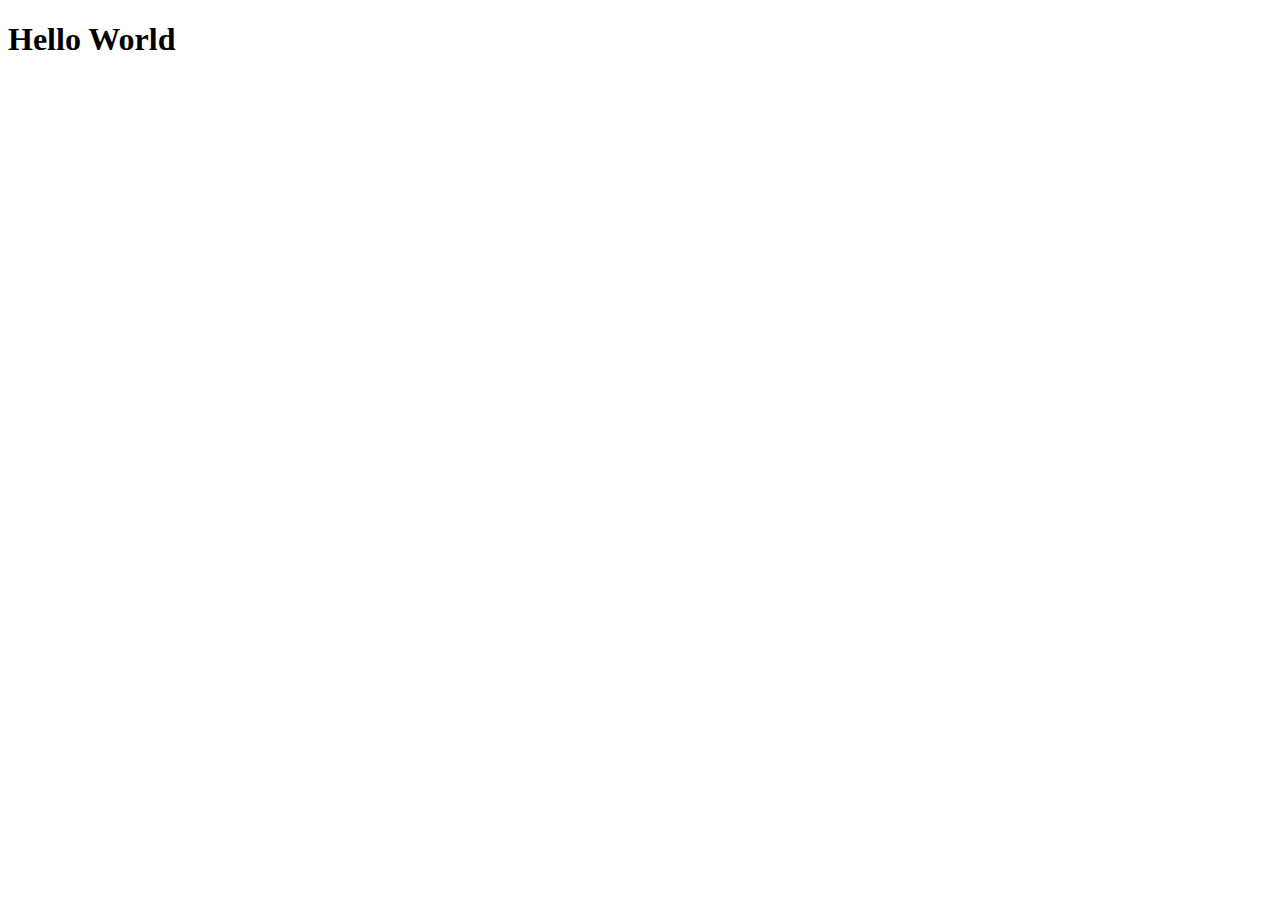
==== index.html @ 7f7c537c "Add index" ====
<!DOCTYPE html>
<html lang="en">
<head>
    <meta charset="UTF-8">
    <meta name="viewport" content="width=device-width, initial-scale=1.0">
    <title>Document</title>
</head>
<body>
    <h1>Hello World</h1>
</body>
</html>
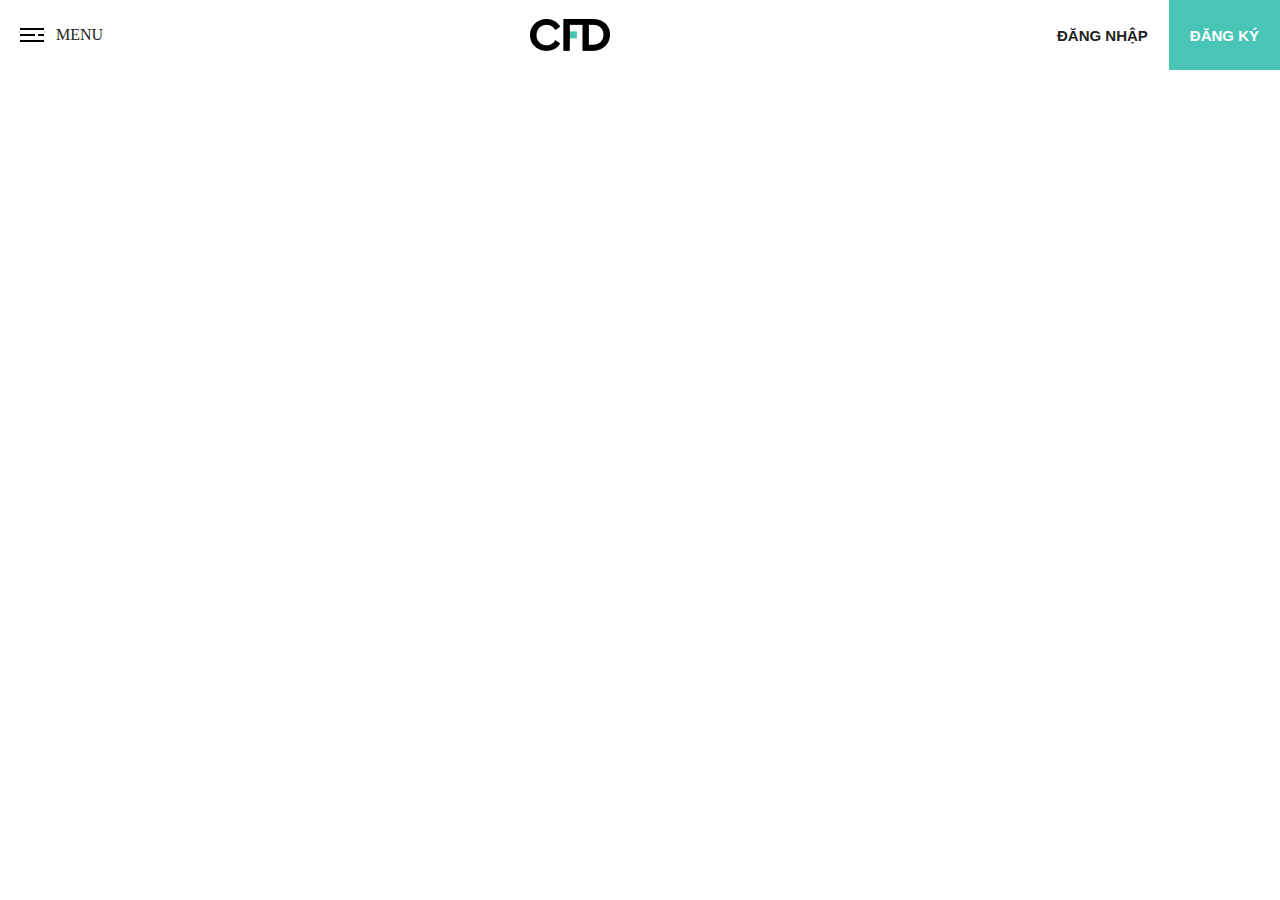
==== commit 882e00f3: "add nav" ====
--- a/index.html
+++ b/index.html
@@ -1,11 +1,36 @@
 <!DOCTYPE html>
 <html lang="en">
+
 <head>
     <meta charset="UTF-8">
     <meta name="viewport" content="width=device-width, initial-scale=1.0">
-    <title>Document</title>
+    <title>CFD Training</title>
+    <link rel="stylesheet" href="dest/style.min.css">
+    <link rel="stylesheet" href="dest/stylelibs.min.css">
+    <link rel="stylesheet" href="dest/fonts.css">
 </head>
+
 <body>
-    <h1>Hello World</h1>
+    <header>
+        <nav class="navbar">
+            <div class="menu">
+                <img src="img/Humbeger.svg" alt="">
+                <span>MENU</span>
+            </div>
+            <div class="logo">
+                <a href="index.html">
+                    <img src="img/logo.jpg" alt="">
+                </a>
+            </div>
+            <div class="login">
+                <a href="">đăng nhập</a>
+                <a href="">Đăng ký</a>
+            </div>
+        </nav>
+
+    </header>
+    <script src="dest/jsmain.min.js"></script>
+    <script src="js/main.js"></script>
 </body>
+
 </html>--- a/dest/style.min.css
+++ b/dest/style.min.css
@@ -0,0 +1,7 @@
+html,body,div,span,applet,object,iframe,h1,h2,h3,h4,h5,h6,p,blockquote,pre,a,abbr,acronym,address,big,cite,code,del,dfn,em,img,ins,kbd,q,s,samp,small,strike,strong,sub,sup,tt,var,b,u,i,center,dl,dt,dd,ol,ul,li,fieldset,form,label,legend,table,caption,tbody,tfoot,thead,tr,th,td,article,aside,canvas,details,embed,figure,figcaption,footer,header,hgroup,menu,nav,output,ruby,section,summary,time,mark,audio,video{margin:0;padding:0;border:0;font-size:100%;font:inherit;vertical-align:baseline}article,aside,details,figcaption,figure,footer,header,hgroup,menu,nav,section{display:block}body{line-height:1}ol,ul{list-style:none}blockquote,q{quotes:none}blockquote:before,blockquote:after,q:before,q:after{content:'';content:none}table{border-collapse:collapse;border-spacing:0}*{-webkit-font-smoothing:antialiased;-moz-osx-font-smoothing:grayscale;font-smoothing:antialiased;text-rendering:optimizeLegibility;box-sizing:border-box;appearance:none;-moz-appearance:none;-webkit-appearance:none}html,body{width:100%;max-width:1920px;-webkit-font-smoothing:antialiased;margin:auto;font-size:16px;font-family:fmain;line-height:normal;color:#222;text-transform:none;background:#fff;position:relative}html::-webkit-scrollbar,body::-webkit-scrollbar{width:4px}html::-webkit-scrollbar-track,body::-webkit-scrollbar-track{background:#000}html::-webkit-scrollbar-thumb,body::-webkit-scrollbar-thumb{background:#2b2b2b}html .mainwrapper,body .mainwrapper{width:100%;margin:auto;overflow:hidden}a{color:#222;text-decoration:none;display:block}img{display:block;margin:auto;max-width:100%}strong{font-family:bb}.-lv1{font-size:100px;font-family:b;line-height:100px;color:#fff;text-transform:none;font-weight:normal;margin:0}.-lv1 a{font-size:100px;font-family:g;line-height:100px;color:#fff;text-transform:none}/*!
+ * Bootstrap Grid v4.0.0 (https://getbootstrap.com)
+ * Copyright 2011-2018 The Bootstrap Authors
+ * Copyright 2011-2018 Twitter, Inc.
+ * Licensed under MIT (https://github.com/twbs/bootstrap/blob/master/LICENSE)
+ */@-ms-viewport{width:device-width}html{box-sizing:border-box;-ms-overflow-style:scrollbar}*,*::before,*::after{box-sizing:inherit}.container{width:100%;padding-right:15px;padding-left:15px;margin-right:auto;margin-left:auto}@media (min-width: 576px){.container{max-width:540px}}@media (min-width: 768px){.container{max-width:720px}}@media (min-width: 992px){.container{max-width:960px}}@media (min-width: 1200px){.container{max-width:1140px}}.container-fluid{width:100%;padding-right:15px;padding-left:15px;margin-right:auto;margin-left:auto}.row{display:-webkit-box;display:-ms-flexbox;display:flex;-ms-flex-wrap:wrap;flex-wrap:wrap;margin-right:-15px;margin-left:-15px}.no-gutters{margin-right:0;margin-left:0}.no-gutters>.col,.no-gutters>[class*="col-"]{padding-right:0;padding-left:0}.col-1,.col-2,.col-3,.col-4,.col-5,.col-6,.col-7,.col-8,.col-9,.col-10,.col-11,.col-12,.col,.col-auto,.col-sm-1,.col-sm-2,.col-sm-3,.col-sm-4,.col-sm-5,.col-sm-6,.col-sm-7,.col-sm-8,.col-sm-9,.col-sm-10,.col-sm-11,.col-sm-12,.col-sm,.col-sm-auto,.col-md-1,.col-md-2,.col-md-3,.col-md-4,.col-md-5,.col-md-6,.col-md-7,.col-md-8,.col-md-9,.col-md-10,.col-md-11,.col-md-12,.col-md,.col-md-auto,.col-lg-1,.col-lg-2,.col-lg-3,.col-lg-4,.col-lg-5,.col-lg-6,.col-lg-7,.col-lg-8,.col-lg-9,.col-lg-10,.col-lg-11,.col-lg-12,.col-lg,.col-lg-auto,.col-xl-1,.col-xl-2,.col-xl-3,.col-xl-4,.col-xl-5,.col-xl-6,.col-xl-7,.col-xl-8,.col-xl-9,.col-xl-10,.col-xl-11,.col-xl-12,.col-xl,.col-xl-auto{position:relative;width:100%;min-height:1px;padding-right:15px;padding-left:15px}.col{-ms-flex-preferred-size:0;flex-basis:0;-webkit-box-flex:1;-ms-flex-positive:1;flex-grow:1;max-width:100%}.col-auto{-webkit-box-flex:0;-ms-flex:0 0 auto;flex:0 0 auto;width:auto;max-width:none}.col-1{-webkit-box-flex:0;-ms-flex:0 0 8.333333%;flex:0 0 8.333333%;max-width:8.333333%}.col-2{-webkit-box-flex:0;-ms-flex:0 0 16.666667%;flex:0 0 16.666667%;max-width:16.666667%}.col-3{-webkit-box-flex:0;-ms-flex:0 0 25%;flex:0 0 25%;max-width:25%}.col-4{-webkit-box-flex:0;-ms-flex:0 0 33.333333%;flex:0 0 33.333333%;max-width:33.333333%}.col-5{-webkit-box-flex:0;-ms-flex:0 0 41.666667%;flex:0 0 41.666667%;max-width:41.666667%}.col-6{-webkit-box-flex:0;-ms-flex:0 0 50%;flex:0 0 50%;max-width:50%}.col-7{-webkit-box-flex:0;-ms-flex:0 0 58.333333%;flex:0 0 58.333333%;max-width:58.333333%}.col-8{-webkit-box-flex:0;-ms-flex:0 0 66.666667%;flex:0 0 66.666667%;max-width:66.666667%}.col-9{-webkit-box-flex:0;-ms-flex:0 0 75%;flex:0 0 75%;max-width:75%}.col-10{-webkit-box-flex:0;-ms-flex:0 0 83.333333%;flex:0 0 83.333333%;max-width:83.333333%}.col-11{-webkit-box-flex:0;-ms-flex:0 0 91.666667%;flex:0 0 91.666667%;max-width:91.666667%}.col-12{-webkit-box-flex:0;-ms-flex:0 0 100%;flex:0 0 100%;max-width:100%}.order-first{-webkit-box-ordinal-group:0;-ms-flex-order:-1;order:-1}.order-last{-webkit-box-ordinal-group:14;-ms-flex-order:13;order:13}.order-0{-webkit-box-ordinal-group:1;-ms-flex-order:0;order:0}.order-1{-webkit-box-ordinal-group:2;-ms-flex-order:1;order:1}.order-2{-webkit-box-ordinal-group:3;-ms-flex-order:2;order:2}.order-3{-webkit-box-ordinal-group:4;-ms-flex-order:3;order:3}.order-4{-webkit-box-ordinal-group:5;-ms-flex-order:4;order:4}.order-5{-webkit-box-ordinal-group:6;-ms-flex-order:5;order:5}.order-6{-webkit-box-ordinal-group:7;-ms-flex-order:6;order:6}.order-7{-webkit-box-ordinal-group:8;-ms-flex-order:7;order:7}.order-8{-webkit-box-ordinal-group:9;-ms-flex-order:8;order:8}.order-9{-webkit-box-ordinal-group:10;-ms-flex-order:9;order:9}.order-10{-webkit-box-ordinal-group:11;-ms-flex-order:10;order:10}.order-11{-webkit-box-ordinal-group:12;-ms-flex-order:11;order:11}.order-12{-webkit-box-ordinal-group:13;-ms-flex-order:12;order:12}.offset-1{margin-left:8.333333%}.offset-2{margin-left:16.666667%}.offset-3{margin-left:25%}.offset-4{margin-left:33.333333%}.offset-5{margin-left:41.666667%}.offset-6{margin-left:50%}.offset-7{margin-left:58.333333%}.offset-8{margin-left:66.666667%}.offset-9{margin-left:75%}.offset-10{margin-left:83.333333%}.offset-11{margin-left:91.666667%}@media (min-width: 576px){.col-sm{-ms-flex-preferred-size:0;flex-basis:0;-webkit-box-flex:1;-ms-flex-positive:1;flex-grow:1;max-width:100%}.col-sm-auto{-webkit-box-flex:0;-ms-flex:0 0 auto;flex:0 0 auto;width:auto;max-width:none}.col-sm-1{-webkit-box-flex:0;-ms-flex:0 0 8.333333%;flex:0 0 8.333333%;max-width:8.333333%}.col-sm-2{-webkit-box-flex:0;-ms-flex:0 0 16.666667%;flex:0 0 16.666667%;max-width:16.666667%}.col-sm-3{-webkit-box-flex:0;-ms-flex:0 0 25%;flex:0 0 25%;max-width:25%}.col-sm-4{-webkit-box-flex:0;-ms-flex:0 0 33.333333%;flex:0 0 33.333333%;max-width:33.333333%}.col-sm-5{-webkit-box-flex:0;-ms-flex:0 0 41.666667%;flex:0 0 41.666667%;max-width:41.666667%}.col-sm-6{-webkit-box-flex:0;-ms-flex:0 0 50%;flex:0 0 50%;max-width:50%}.col-sm-7{-webkit-box-flex:0;-ms-flex:0 0 58.333333%;flex:0 0 58.333333%;max-width:58.333333%}.col-sm-8{-webkit-box-flex:0;-ms-flex:0 0 66.666667%;flex:0 0 66.666667%;max-width:66.666667%}.col-sm-9{-webkit-box-flex:0;-ms-flex:0 0 75%;flex:0 0 75%;max-width:75%}.col-sm-10{-webkit-box-flex:0;-ms-flex:0 0 83.333333%;flex:0 0 83.333333%;max-width:83.333333%}.col-sm-11{-webkit-box-flex:0;-ms-flex:0 0 91.666667%;flex:0 0 91.666667%;max-width:91.666667%}.col-sm-12{-webkit-box-flex:0;-ms-flex:0 0 100%;flex:0 0 100%;max-width:100%}.order-sm-first{-webkit-box-ordinal-group:0;-ms-flex-order:-1;order:-1}.order-sm-last{-webkit-box-ordinal-group:14;-ms-flex-order:13;order:13}.order-sm-0{-webkit-box-ordinal-group:1;-ms-flex-order:0;order:0}.order-sm-1{-webkit-box-ordinal-group:2;-ms-flex-order:1;order:1}.order-sm-2{-webkit-box-ordinal-group:3;-ms-flex-order:2;order:2}.order-sm-3{-webkit-box-ordinal-group:4;-ms-flex-order:3;order:3}.order-sm-4{-webkit-box-ordinal-group:5;-ms-flex-order:4;order:4}.order-sm-5{-webkit-box-ordinal-group:6;-ms-flex-order:5;order:5}.order-sm-6{-webkit-box-ordinal-group:7;-ms-flex-order:6;order:6}.order-sm-7{-webkit-box-ordinal-group:8;-ms-flex-order:7;order:7}.order-sm-8{-webkit-box-ordinal-group:9;-ms-flex-order:8;order:8}.order-sm-9{-webkit-box-ordinal-group:10;-ms-flex-order:9;order:9}.order-sm-10{-webkit-box-ordinal-group:11;-ms-flex-order:10;order:10}.order-sm-11{-webkit-box-ordinal-group:12;-ms-flex-order:11;order:11}.order-sm-12{-webkit-box-ordinal-group:13;-ms-flex-order:12;order:12}.offset-sm-0{margin-left:0}.offset-sm-1{margin-left:8.333333%}.offset-sm-2{margin-left:16.666667%}.offset-sm-3{margin-left:25%}.offset-sm-4{margin-left:33.333333%}.offset-sm-5{margin-left:41.666667%}.offset-sm-6{margin-left:50%}.offset-sm-7{margin-left:58.333333%}.offset-sm-8{margin-left:66.666667%}.offset-sm-9{margin-left:75%}.offset-sm-10{margin-left:83.333333%}.offset-sm-11{margin-left:91.666667%}}@media (min-width: 768px){.col-md{-ms-flex-preferred-size:0;flex-basis:0;-webkit-box-flex:1;-ms-flex-positive:1;flex-grow:1;max-width:100%}.col-md-auto{-webkit-box-flex:0;-ms-flex:0 0 auto;flex:0 0 auto;width:auto;max-width:none}.col-md-1{-webkit-box-flex:0;-ms-flex:0 0 8.333333%;flex:0 0 8.333333%;max-width:8.333333%}.col-md-2{-webkit-box-flex:0;-ms-flex:0 0 16.666667%;flex:0 0 16.666667%;max-width:16.666667%}.col-md-3{-webkit-box-flex:0;-ms-flex:0 0 25%;flex:0 0 25%;max-width:25%}.col-md-4{-webkit-box-flex:0;-ms-flex:0 0 33.333333%;flex:0 0 33.333333%;max-width:33.333333%}.col-md-5{-webkit-box-flex:0;-ms-flex:0 0 41.666667%;flex:0 0 41.666667%;max-width:41.666667%}.col-md-6{-webkit-box-flex:0;-ms-flex:0 0 50%;flex:0 0 50%;max-width:50%}.col-md-7{-webkit-box-flex:0;-ms-flex:0 0 58.333333%;flex:0 0 58.333333%;max-width:58.333333%}.col-md-8{-webkit-box-flex:0;-ms-flex:0 0 66.666667%;flex:0 0 66.666667%;max-width:66.666667%}.col-md-9{-webkit-box-flex:0;-ms-flex:0 0 75%;flex:0 0 75%;max-width:75%}.col-md-10{-webkit-box-flex:0;-ms-flex:0 0 83.333333%;flex:0 0 83.333333%;max-width:83.333333%}.col-md-11{-webkit-box-flex:0;-ms-flex:0 0 91.666667%;flex:0 0 91.666667%;max-width:91.666667%}.col-md-12{-webkit-box-flex:0;-ms-flex:0 0 100%;flex:0 0 100%;max-width:100%}.order-md-first{-webkit-box-ordinal-group:0;-ms-flex-order:-1;order:-1}.order-md-last{-webkit-box-ordinal-group:14;-ms-flex-order:13;order:13}.order-md-0{-webkit-box-ordinal-group:1;-ms-flex-order:0;order:0}.order-md-1{-webkit-box-ordinal-group:2;-ms-flex-order:1;order:1}.order-md-2{-webkit-box-ordinal-group:3;-ms-flex-order:2;order:2}.order-md-3{-webkit-box-ordinal-group:4;-ms-flex-order:3;order:3}.order-md-4{-webkit-box-ordinal-group:5;-ms-flex-order:4;order:4}.order-md-5{-webkit-box-ordinal-group:6;-ms-flex-order:5;order:5}.order-md-6{-webkit-box-ordinal-group:7;-ms-flex-order:6;order:6}.order-md-7{-webkit-box-ordinal-group:8;-ms-flex-order:7;order:7}.order-md-8{-webkit-box-ordinal-group:9;-ms-flex-order:8;order:8}.order-md-9{-webkit-box-ordinal-group:10;-ms-flex-order:9;order:9}.order-md-10{-webkit-box-ordinal-group:11;-ms-flex-order:10;order:10}.order-md-11{-webkit-box-ordinal-group:12;-ms-flex-order:11;order:11}.order-md-12{-webkit-box-ordinal-group:13;-ms-flex-order:12;order:12}.offset-md-0{margin-left:0}.offset-md-1{margin-left:8.333333%}.offset-md-2{margin-left:16.666667%}.offset-md-3{margin-left:25%}.offset-md-4{margin-left:33.333333%}.offset-md-5{margin-left:41.666667%}.offset-md-6{margin-left:50%}.offset-md-7{margin-left:58.333333%}.offset-md-8{margin-left:66.666667%}.offset-md-9{margin-left:75%}.offset-md-10{margin-left:83.333333%}.offset-md-11{margin-left:91.666667%}}@media (min-width: 992px){.col-lg{-ms-flex-preferred-size:0;flex-basis:0;-webkit-box-flex:1;-ms-flex-positive:1;flex-grow:1;max-width:100%}.col-lg-auto{-webkit-box-flex:0;-ms-flex:0 0 auto;flex:0 0 auto;width:auto;max-width:none}.col-lg-1{-webkit-box-flex:0;-ms-flex:0 0 8.333333%;flex:0 0 8.333333%;max-width:8.333333%}.col-lg-2{-webkit-box-flex:0;-ms-flex:0 0 16.666667%;flex:0 0 16.666667%;max-width:16.666667%}.col-lg-3{-webkit-box-flex:0;-ms-flex:0 0 25%;flex:0 0 25%;max-width:25%}.col-lg-4{-webkit-box-flex:0;-ms-flex:0 0 33.333333%;flex:0 0 33.333333%;max-width:33.333333%}.col-lg-5{-webkit-box-flex:0;-ms-flex:0 0 41.666667%;flex:0 0 41.666667%;max-width:41.666667%}.col-lg-6{-webkit-box-flex:0;-ms-flex:0 0 50%;flex:0 0 50%;max-width:50%}.col-lg-7{-webkit-box-flex:0;-ms-flex:0 0 58.333333%;flex:0 0 58.333333%;max-width:58.333333%}.col-lg-8{-webkit-box-flex:0;-ms-flex:0 0 66.666667%;flex:0 0 66.666667%;max-width:66.666667%}.col-lg-9{-webkit-box-flex:0;-ms-flex:0 0 75%;flex:0 0 75%;max-width:75%}.col-lg-10{-webkit-box-flex:0;-ms-flex:0 0 83.333333%;flex:0 0 83.333333%;max-width:83.333333%}.col-lg-11{-webkit-box-flex:0;-ms-flex:0 0 91.666667%;flex:0 0 91.666667%;max-width:91.666667%}.col-lg-12{-webkit-box-flex:0;-ms-flex:0 0 100%;flex:0 0 100%;max-width:100%}.order-lg-first{-webkit-box-ordinal-group:0;-ms-flex-order:-1;order:-1}.order-lg-last{-webkit-box-ordinal-group:14;-ms-flex-order:13;order:13}.order-lg-0{-webkit-box-ordinal-group:1;-ms-flex-order:0;order:0}.order-lg-1{-webkit-box-ordinal-group:2;-ms-flex-order:1;order:1}.order-lg-2{-webkit-box-ordinal-group:3;-ms-flex-order:2;order:2}.order-lg-3{-webkit-box-ordinal-group:4;-ms-flex-order:3;order:3}.order-lg-4{-webkit-box-ordinal-group:5;-ms-flex-order:4;order:4}.order-lg-5{-webkit-box-ordinal-group:6;-ms-flex-order:5;order:5}.order-lg-6{-webkit-box-ordinal-group:7;-ms-flex-order:6;order:6}.order-lg-7{-webkit-box-ordinal-group:8;-ms-flex-order:7;order:7}.order-lg-8{-webkit-box-ordinal-group:9;-ms-flex-order:8;order:8}.order-lg-9{-webkit-box-ordinal-group:10;-ms-flex-order:9;order:9}.order-lg-10{-webkit-box-ordinal-group:11;-ms-flex-order:10;order:10}.order-lg-11{-webkit-box-ordinal-group:12;-ms-flex-order:11;order:11}.order-lg-12{-webkit-box-ordinal-group:13;-ms-flex-order:12;order:12}.offset-lg-0{margin-left:0}.offset-lg-1{margin-left:8.333333%}.offset-lg-2{margin-left:16.666667%}.offset-lg-3{margin-left:25%}.offset-lg-4{margin-left:33.333333%}.offset-lg-5{margin-left:41.666667%}.offset-lg-6{margin-left:50%}.offset-lg-7{margin-left:58.333333%}.offset-lg-8{margin-left:66.666667%}.offset-lg-9{margin-left:75%}.offset-lg-10{margin-left:83.333333%}.offset-lg-11{margin-left:91.666667%}}@media (min-width: 1200px){.col-xl{-ms-flex-preferred-size:0;flex-basis:0;-webkit-box-flex:1;-ms-flex-positive:1;flex-grow:1;max-width:100%}.col-xl-auto{-webkit-box-flex:0;-ms-flex:0 0 auto;flex:0 0 auto;width:auto;max-width:none}.col-xl-1{-webkit-box-flex:0;-ms-flex:0 0 8.333333%;flex:0 0 8.333333%;max-width:8.333333%}.col-xl-2{-webkit-box-flex:0;-ms-flex:0 0 16.666667%;flex:0 0 16.666667%;max-width:16.666667%}.col-xl-3{-webkit-box-flex:0;-ms-flex:0 0 25%;flex:0 0 25%;max-width:25%}.col-xl-4{-webkit-box-flex:0;-ms-flex:0 0 33.333333%;flex:0 0 33.333333%;max-width:33.333333%}.col-xl-5{-webkit-box-flex:0;-ms-flex:0 0 41.666667%;flex:0 0 41.666667%;max-width:41.666667%}.col-xl-6{-webkit-box-flex:0;-ms-flex:0 0 50%;flex:0 0 50%;max-width:50%}.col-xl-7{-webkit-box-flex:0;-ms-flex:0 0 58.333333%;flex:0 0 58.333333%;max-width:58.333333%}.col-xl-8{-webkit-box-flex:0;-ms-flex:0 0 66.666667%;flex:0 0 66.666667%;max-width:66.666667%}.col-xl-9{-webkit-box-flex:0;-ms-flex:0 0 75%;flex:0 0 75%;max-width:75%}.col-xl-10{-webkit-box-flex:0;-ms-flex:0 0 83.333333%;flex:0 0 83.333333%;max-width:83.333333%}.col-xl-11{-webkit-box-flex:0;-ms-flex:0 0 91.666667%;flex:0 0 91.666667%;max-width:91.666667%}.col-xl-12{-webkit-box-flex:0;-ms-flex:0 0 100%;flex:0 0 100%;max-width:100%}.order-xl-first{-webkit-box-ordinal-group:0;-ms-flex-order:-1;order:-1}.order-xl-last{-webkit-box-ordinal-group:14;-ms-flex-order:13;order:13}.order-xl-0{-webkit-box-ordinal-group:1;-ms-flex-order:0;order:0}.order-xl-1{-webkit-box-ordinal-group:2;-ms-flex-order:1;order:1}.order-xl-2{-webkit-box-ordinal-group:3;-ms-flex-order:2;order:2}.order-xl-3{-webkit-box-ordinal-group:4;-ms-flex-order:3;order:3}.order-xl-4{-webkit-box-ordinal-group:5;-ms-flex-order:4;order:4}.order-xl-5{-webkit-box-ordinal-group:6;-ms-flex-order:5;order:5}.order-xl-6{-webkit-box-ordinal-group:7;-ms-flex-order:6;order:6}.order-xl-7{-webkit-box-ordinal-group:8;-ms-flex-order:7;order:7}.order-xl-8{-webkit-box-ordinal-group:9;-ms-flex-order:8;order:8}.order-xl-9{-webkit-box-ordinal-group:10;-ms-flex-order:9;order:9}.order-xl-10{-webkit-box-ordinal-group:11;-ms-flex-order:10;order:10}.order-xl-11{-webkit-box-ordinal-group:12;-ms-flex-order:11;order:11}.order-xl-12{-webkit-box-ordinal-group:13;-ms-flex-order:12;order:12}.offset-xl-0{margin-left:0}.offset-xl-1{margin-left:8.333333%}.offset-xl-2{margin-left:16.666667%}.offset-xl-3{margin-left:25%}.offset-xl-4{margin-left:33.333333%}.offset-xl-5{margin-left:41.666667%}.offset-xl-6{margin-left:50%}.offset-xl-7{margin-left:58.333333%}.offset-xl-8{margin-left:66.666667%}.offset-xl-9{margin-left:75%}.offset-xl-10{margin-left:83.333333%}.offset-xl-11{margin-left:91.666667%}}.d-none{display:none !important}.d-inline{display:inline !important}.d-inline-block{display:inline-block !important}.d-block{display:block !important}.d-table{display:table !important}.d-table-row{display:table-row !important}.d-table-cell{display:table-cell !important}.d-flex{display:-webkit-box !important;display:-ms-flexbox !important;display:flex !important}.d-inline-flex{display:-webkit-inline-box !important;display:-ms-inline-flexbox !important;display:inline-flex !important}@media (min-width: 576px){.d-sm-none{display:none !important}.d-sm-inline{display:inline !important}.d-sm-inline-block{display:inline-block !important}.d-sm-block{display:block !important}.d-sm-table{display:table !important}.d-sm-table-row{display:table-row !important}.d-sm-table-cell{display:table-cell !important}.d-sm-flex{display:-webkit-box !important;display:-ms-flexbox !important;display:flex !important}.d-sm-inline-flex{display:-webkit-inline-box !important;display:-ms-inline-flexbox !important;display:inline-flex !important}}@media (min-width: 768px){.d-md-none{display:none !important}.d-md-inline{display:inline !important}.d-md-inline-block{display:inline-block !important}.d-md-block{display:block !important}.d-md-table{display:table !important}.d-md-table-row{display:table-row !important}.d-md-table-cell{display:table-cell !important}.d-md-flex{display:-webkit-box !important;display:-ms-flexbox !important;display:flex !important}.d-md-inline-flex{display:-webkit-inline-box !important;display:-ms-inline-flexbox !important;display:inline-flex !important}}@media (min-width: 992px){.d-lg-none{display:none !important}.d-lg-inline{display:inline !important}.d-lg-inline-block{display:inline-block !important}.d-lg-block{display:block !important}.d-lg-table{display:table !important}.d-lg-table-row{display:table-row !important}.d-lg-table-cell{display:table-cell !important}.d-lg-flex{display:-webkit-box !important;display:-ms-flexbox !important;display:flex !important}.d-lg-inline-flex{display:-webkit-inline-box !important;display:-ms-inline-flexbox !important;display:inline-flex !important}}@media (min-width: 1200px){.d-xl-none{display:none !important}.d-xl-inline{display:inline !important}.d-xl-inline-block{display:inline-block !important}.d-xl-block{display:block !important}.d-xl-table{display:table !important}.d-xl-table-row{display:table-row !important}.d-xl-table-cell{display:table-cell !important}.d-xl-flex{display:-webkit-box !important;display:-ms-flexbox !important;display:flex !important}.d-xl-inline-flex{display:-webkit-inline-box !important;display:-ms-inline-flexbox !important;display:inline-flex !important}}@media print{.d-print-none{display:none !important}.d-print-inline{display:inline !important}.d-print-inline-block{display:inline-block !important}.d-print-block{display:block !important}.d-print-table{display:table !important}.d-print-table-row{display:table-row !important}.d-print-table-cell{display:table-cell !important}.d-print-flex{display:-webkit-box !important;display:-ms-flexbox !important;display:flex !important}.d-print-inline-flex{display:-webkit-inline-box !important;display:-ms-inline-flexbox !important;display:inline-flex !important}}.flex-row{-webkit-box-orient:horizontal !important;-webkit-box-direction:normal !important;-ms-flex-direction:row !important;flex-direction:row !important}.flex-column{-webkit-box-orient:vertical !important;-webkit-box-direction:normal !important;-ms-flex-direction:column !important;flex-direction:column !important}.flex-row-reverse{-webkit-box-orient:horizontal !important;-webkit-box-direction:reverse !important;-ms-flex-direction:row-reverse !important;flex-direction:row-reverse !important}.flex-column-reverse{-webkit-box-orient:vertical !important;-webkit-box-direction:reverse !important;-ms-flex-direction:column-reverse !important;flex-direction:column-reverse !important}.flex-wrap{-ms-flex-wrap:wrap !important;flex-wrap:wrap !important}.flex-nowrap{-ms-flex-wrap:nowrap !important;flex-wrap:nowrap !important}.flex-wrap-reverse{-ms-flex-wrap:wrap-reverse !important;flex-wrap:wrap-reverse !important}.justify-content-start{-webkit-box-pack:start !important;-ms-flex-pack:start !important;justify-content:flex-start !important}.justify-content-end{-webkit-box-pack:end !important;-ms-flex-pack:end !important;justify-content:flex-end !important}.justify-content-center{-webkit-box-pack:center !important;-ms-flex-pack:center !important;justify-content:center !important}.justify-content-between{-webkit-box-pack:justify !important;-ms-flex-pack:justify !important;justify-content:space-between !important}.justify-content-around{-ms-flex-pack:distribute !important;justify-content:space-around !important}.align-items-start{-webkit-box-align:start !important;-ms-flex-align:start !important;align-items:flex-start !important}.align-items-end{-webkit-box-align:end !important;-ms-flex-align:end !important;align-items:flex-end !important}.align-items-center{-webkit-box-align:center !important;-ms-flex-align:center !important;align-items:center !important}.align-items-baseline{-webkit-box-align:baseline !important;-ms-flex-align:baseline !important;align-items:baseline !important}.align-items-stretch{-webkit-box-align:stretch !important;-ms-flex-align:stretch !important;align-items:stretch !important}.align-content-start{-ms-flex-line-pack:start !important;align-content:flex-start !important}.align-content-end{-ms-flex-line-pack:end !important;align-content:flex-end !important}.align-content-center{-ms-flex-line-pack:center !important;align-content:center !important}.align-content-between{-ms-flex-line-pack:justify !important;align-content:space-between !important}.align-content-around{-ms-flex-line-pack:distribute !important;align-content:space-around !important}.align-content-stretch{-ms-flex-line-pack:stretch !important;align-content:stretch !important}.align-self-auto{-ms-flex-item-align:auto !important;align-self:auto !important}.align-self-start{-ms-flex-item-align:start !important;align-self:flex-start !important}.align-self-end{-ms-flex-item-align:end !important;align-self:flex-end !important}.align-self-center{-ms-flex-item-align:center !important;align-self:center !important}.align-self-baseline{-ms-flex-item-align:baseline !important;align-self:baseline !important}.align-self-stretch{-ms-flex-item-align:stretch !important;align-self:stretch !important}@media (min-width: 576px){.flex-sm-row{-webkit-box-orient:horizontal !important;-webkit-box-direction:normal !important;-ms-flex-direction:row !important;flex-direction:row !important}.flex-sm-column{-webkit-box-orient:vertical !important;-webkit-box-direction:normal !important;-ms-flex-direction:column !important;flex-direction:column !important}.flex-sm-row-reverse{-webkit-box-orient:horizontal !important;-webkit-box-direction:reverse !important;-ms-flex-direction:row-reverse !important;flex-direction:row-reverse !important}.flex-sm-column-reverse{-webkit-box-orient:vertical !important;-webkit-box-direction:reverse !important;-ms-flex-direction:column-reverse !important;flex-direction:column-reverse !important}.flex-sm-wrap{-ms-flex-wrap:wrap !important;flex-wrap:wrap !important}.flex-sm-nowrap{-ms-flex-wrap:nowrap !important;flex-wrap:nowrap !important}.flex-sm-wrap-reverse{-ms-flex-wrap:wrap-reverse !important;flex-wrap:wrap-reverse !important}.justify-content-sm-start{-webkit-box-pack:start !important;-ms-flex-pack:start !important;justify-content:flex-start !important}.justify-content-sm-end{-webkit-box-pack:end !important;-ms-flex-pack:end !important;justify-content:flex-end !important}.justify-content-sm-center{-webkit-box-pack:center !important;-ms-flex-pack:center !important;justify-content:center !important}.justify-content-sm-between{-webkit-box-pack:justify !important;-ms-flex-pack:justify !important;justify-content:space-between !important}.justify-content-sm-around{-ms-flex-pack:distribute !important;justify-content:space-around !important}.align-items-sm-start{-webkit-box-align:start !important;-ms-flex-align:start !important;align-items:flex-start !important}.align-items-sm-end{-webkit-box-align:end !important;-ms-flex-align:end !important;align-items:flex-end !important}.align-items-sm-center{-webkit-box-align:center !important;-ms-flex-align:center !important;align-items:center !important}.align-items-sm-baseline{-webkit-box-align:baseline !important;-ms-flex-align:baseline !important;align-items:baseline !important}.align-items-sm-stretch{-webkit-box-align:stretch !important;-ms-flex-align:stretch !important;align-items:stretch !important}.align-content-sm-start{-ms-flex-line-pack:start !important;align-content:flex-start !important}.align-content-sm-end{-ms-flex-line-pack:end !important;align-content:flex-end !important}.align-content-sm-center{-ms-flex-line-pack:center !important;align-content:center !important}.align-content-sm-between{-ms-flex-line-pack:justify !important;align-content:space-between !important}.align-content-sm-around{-ms-flex-line-pack:distribute !important;align-content:space-around !important}.align-content-sm-stretch{-ms-flex-line-pack:stretch !important;align-content:stretch !important}.align-self-sm-auto{-ms-flex-item-align:auto !important;align-self:auto !important}.align-self-sm-start{-ms-flex-item-align:start !important;align-self:flex-start !important}.align-self-sm-end{-ms-flex-item-align:end !important;align-self:flex-end !important}.align-self-sm-center{-ms-flex-item-align:center !important;align-self:center !important}.align-self-sm-baseline{-ms-flex-item-align:baseline !important;align-self:baseline !important}.align-self-sm-stretch{-ms-flex-item-align:stretch !important;align-self:stretch !important}}@media (min-width: 768px){.flex-md-row{-webkit-box-orient:horizontal !important;-webkit-box-direction:normal !important;-ms-flex-direction:row !important;flex-direction:row !important}.flex-md-column{-webkit-box-orient:vertical !important;-webkit-box-direction:normal !important;-ms-flex-direction:column !important;flex-direction:column !important}.flex-md-row-reverse{-webkit-box-orient:horizontal !important;-webkit-box-direction:reverse !important;-ms-flex-direction:row-reverse !important;flex-direction:row-reverse !important}.flex-md-column-reverse{-webkit-box-orient:vertical !important;-webkit-box-direction:reverse !important;-ms-flex-direction:column-reverse !important;flex-direction:column-reverse !important}.flex-md-wrap{-ms-flex-wrap:wrap !important;flex-wrap:wrap !important}.flex-md-nowrap{-ms-flex-wrap:nowrap !important;flex-wrap:nowrap !important}.flex-md-wrap-reverse{-ms-flex-wrap:wrap-reverse !important;flex-wrap:wrap-reverse !important}.justify-content-md-start{-webkit-box-pack:start !important;-ms-flex-pack:start !important;justify-content:flex-start !important}.justify-content-md-end{-webkit-box-pack:end !important;-ms-flex-pack:end !important;justify-content:flex-end !important}.justify-content-md-center{-webkit-box-pack:center !important;-ms-flex-pack:center !important;justify-content:center !important}.justify-content-md-between{-webkit-box-pack:justify !important;-ms-flex-pack:justify !important;justify-content:space-between !important}.justify-content-md-around{-ms-flex-pack:distribute !important;justify-content:space-around !important}.align-items-md-start{-webkit-box-align:start !important;-ms-flex-align:start !important;align-items:flex-start !important}.align-items-md-end{-webkit-box-align:end !important;-ms-flex-align:end !important;align-items:flex-end !important}.align-items-md-center{-webkit-box-align:center !important;-ms-flex-align:center !important;align-items:center !important}.align-items-md-baseline{-webkit-box-align:baseline !important;-ms-flex-align:baseline !important;align-items:baseline !important}.align-items-md-stretch{-webkit-box-align:stretch !important;-ms-flex-align:stretch !important;align-items:stretch !important}.align-content-md-start{-ms-flex-line-pack:start !important;align-content:flex-start !important}.align-content-md-end{-ms-flex-line-pack:end !important;align-content:flex-end !important}.align-content-md-center{-ms-flex-line-pack:center !important;align-content:center !important}.align-content-md-between{-ms-flex-line-pack:justify !important;align-content:space-between !important}.align-content-md-around{-ms-flex-line-pack:distribute !important;align-content:space-around !important}.align-content-md-stretch{-ms-flex-line-pack:stretch !important;align-content:stretch !important}.align-self-md-auto{-ms-flex-item-align:auto !important;align-self:auto !important}.align-self-md-start{-ms-flex-item-align:start !important;align-self:flex-start !important}.align-self-md-end{-ms-flex-item-align:end !important;align-self:flex-end !important}.align-self-md-center{-ms-flex-item-align:center !important;align-self:center !important}.align-self-md-baseline{-ms-flex-item-align:baseline !important;align-self:baseline !important}.align-self-md-stretch{-ms-flex-item-align:stretch !important;align-self:stretch !important}}@media (min-width: 992px){.flex-lg-row{-webkit-box-orient:horizontal !important;-webkit-box-direction:normal !important;-ms-flex-direction:row !important;flex-direction:row !important}.flex-lg-column{-webkit-box-orient:vertical !important;-webkit-box-direction:normal !important;-ms-flex-direction:column !important;flex-direction:column !important}.flex-lg-row-reverse{-webkit-box-orient:horizontal !important;-webkit-box-direction:reverse !important;-ms-flex-direction:row-reverse !important;flex-direction:row-reverse !important}.flex-lg-column-reverse{-webkit-box-orient:vertical !important;-webkit-box-direction:reverse !important;-ms-flex-direction:column-reverse !important;flex-direction:column-reverse !important}.flex-lg-wrap{-ms-flex-wrap:wrap !important;flex-wrap:wrap !important}.flex-lg-nowrap{-ms-flex-wrap:nowrap !important;flex-wrap:nowrap !important}.flex-lg-wrap-reverse{-ms-flex-wrap:wrap-reverse !important;flex-wrap:wrap-reverse !important}.justify-content-lg-start{-webkit-box-pack:start !important;-ms-flex-pack:start !important;justify-content:flex-start !important}.justify-content-lg-end{-webkit-box-pack:end !important;-ms-flex-pack:end !important;justify-content:flex-end !important}.justify-content-lg-center{-webkit-box-pack:center !important;-ms-flex-pack:center !important;justify-content:center !important}.justify-content-lg-between{-webkit-box-pack:justify !important;-ms-flex-pack:justify !important;justify-content:space-between !important}.justify-content-lg-around{-ms-flex-pack:distribute !important;justify-content:space-around !important}.align-items-lg-start{-webkit-box-align:start !important;-ms-flex-align:start !important;align-items:flex-start !important}.align-items-lg-end{-webkit-box-align:end !important;-ms-flex-align:end !important;align-items:flex-end !important}.align-items-lg-center{-webkit-box-align:center !important;-ms-flex-align:center !important;align-items:center !important}.align-items-lg-baseline{-webkit-box-align:baseline !important;-ms-flex-align:baseline !important;align-items:baseline !important}.align-items-lg-stretch{-webkit-box-align:stretch !important;-ms-flex-align:stretch !important;align-items:stretch !important}.align-content-lg-start{-ms-flex-line-pack:start !important;align-content:flex-start !important}.align-content-lg-end{-ms-flex-line-pack:end !important;align-content:flex-end !important}.align-content-lg-center{-ms-flex-line-pack:center !important;align-content:center !important}.align-content-lg-between{-ms-flex-line-pack:justify !important;align-content:space-between !important}.align-content-lg-around{-ms-flex-line-pack:distribute !important;align-content:space-around !important}.align-content-lg-stretch{-ms-flex-line-pack:stretch !important;align-content:stretch !important}.align-self-lg-auto{-ms-flex-item-align:auto !important;align-self:auto !important}.align-self-lg-start{-ms-flex-item-align:start !important;align-self:flex-start !important}.align-self-lg-end{-ms-flex-item-align:end !important;align-self:flex-end !important}.align-self-lg-center{-ms-flex-item-align:center !important;align-self:center !important}.align-self-lg-baseline{-ms-flex-item-align:baseline !important;align-self:baseline !important}.align-self-lg-stretch{-ms-flex-item-align:stretch !important;align-self:stretch !important}}@media (min-width: 1200px){.flex-xl-row{-webkit-box-orient:horizontal !important;-webkit-box-direction:normal !important;-ms-flex-direction:row !important;flex-direction:row !important}.flex-xl-column{-webkit-box-orient:vertical !important;-webkit-box-direction:normal !important;-ms-flex-direction:column !important;flex-direction:column !important}.flex-xl-row-reverse{-webkit-box-orient:horizontal !important;-webkit-box-direction:reverse !important;-ms-flex-direction:row-reverse !important;flex-direction:row-reverse !important}.flex-xl-column-reverse{-webkit-box-orient:vertical !important;-webkit-box-direction:reverse !important;-ms-flex-direction:column-reverse !important;flex-direction:column-reverse !important}.flex-xl-wrap{-ms-flex-wrap:wrap !important;flex-wrap:wrap !important}.flex-xl-nowrap{-ms-flex-wrap:nowrap !important;flex-wrap:nowrap !important}.flex-xl-wrap-reverse{-ms-flex-wrap:wrap-reverse !important;flex-wrap:wrap-reverse !important}.justify-content-xl-start{-webkit-box-pack:start !important;-ms-flex-pack:start !important;justify-content:flex-start !important}.justify-content-xl-end{-webkit-box-pack:end !important;-ms-flex-pack:end !important;justify-content:flex-end !important}.justify-content-xl-center{-webkit-box-pack:center !important;-ms-flex-pack:center !important;justify-content:center !important}.justify-content-xl-between{-webkit-box-pack:justify !important;-ms-flex-pack:justify !important;justify-content:space-between !important}.justify-content-xl-around{-ms-flex-pack:distribute !important;justify-content:space-around !important}.align-items-xl-start{-webkit-box-align:start !important;-ms-flex-align:start !important;align-items:flex-start !important}.align-items-xl-end{-webkit-box-align:end !important;-ms-flex-align:end !important;align-items:flex-end !important}.align-items-xl-center{-webkit-box-align:center !important;-ms-flex-align:center !important;align-items:center !important}.align-items-xl-baseline{-webkit-box-align:baseline !important;-ms-flex-align:baseline !important;align-items:baseline !important}.align-items-xl-stretch{-webkit-box-align:stretch !important;-ms-flex-align:stretch !important;align-items:stretch !important}.align-content-xl-start{-ms-flex-line-pack:start !important;align-content:flex-start !important}.align-content-xl-end{-ms-flex-line-pack:end !important;align-content:flex-end !important}.align-content-xl-center{-ms-flex-line-pack:center !important;align-content:center !important}.align-content-xl-between{-ms-flex-line-pack:justify !important;align-content:space-between !important}.align-content-xl-around{-ms-flex-line-pack:distribute !important;align-content:space-around !important}.align-content-xl-stretch{-ms-flex-line-pack:stretch !important;align-content:stretch !important}.align-self-xl-auto{-ms-flex-item-align:auto !important;align-self:auto !important}.align-self-xl-start{-ms-flex-item-align:start !important;align-self:flex-start !important}.align-self-xl-end{-ms-flex-item-align:end !important;align-self:flex-end !important}.align-self-xl-center{-ms-flex-item-align:center !important;align-self:center !important}.align-self-xl-baseline{-ms-flex-item-align:baseline !important;align-self:baseline !important}.align-self-xl-stretch{-ms-flex-item-align:stretch !important;align-self:stretch !important}}*{box-sizing:border-box;margin:0;padding:0}header .navbar{height:70px;width:100%;display:flex;justify-content:space-between}header .navbar .menu{cursor:pointer;display:flex;height:100%;align-items:center;padding-left:20px}header .navbar .menu img{padding-right:12px}header .navbar .logo{height:100%;display:flex;align-items:center}header .navbar .logo img{width:80px}header .navbar .login{display:flex}header .navbar .login a{font-size:15px;font-weight:bolder;font-family:Arial, Helvetica, sans-serif;text-transform:uppercase;align-items:center;display:flex;padding:0 21px}header .navbar .login a:last-child{color:#fff;background:#49C5B6}
+/*# sourceMappingURL=style.min.css.map */
--- a/dest/stylelibs.min.css
+++ b/dest/stylelibs.min.css
@@ -0,0 +1 @@
+.flickity-enabled{position:relative}.flickity-enabled:focus{outline:0}.flickity-viewport{overflow:hidden;position:relative;height:100%}.flickity-slider{position:absolute;width:100%;height:100%}.flickity-enabled.is-draggable{-webkit-tap-highlight-color:transparent;-webkit-user-select:none;-moz-user-select:none;-ms-user-select:none;user-select:none}.flickity-enabled.is-draggable .flickity-viewport{cursor:move;cursor:-webkit-grab;cursor:grab}.flickity-enabled.is-draggable .flickity-viewport.is-pointer-down{cursor:-webkit-grabbing;cursor:grabbing}.flickity-button{position:absolute;background:hsla(0,0%,100%,.75);border:none;color:#333;transition:.4s;-webkit-transition:.4s}.flickity-button:hover{background:#fff;cursor:pointer;transition:.4s;-webkit-transition:.4s}.flickity-button:focus{outline:0}.flickity-button:active{opacity:.6}.flickity-button:disabled{opacity:.3;cursor:auto;pointer-events:none}.flickity-button-icon{fill:currentColor}.flickity-prev-next-button{top:50%;width:44px;height:44px;border-radius:50%;transform:translateY(-50%)}.flickity-prev-next-button.previous{left:10px}.flickity-prev-next-button.next{right:10px}.flickity-rtl .flickity-prev-next-button.previous{left:auto;right:10px}.flickity-rtl .flickity-prev-next-button.next{right:auto;left:10px}.flickity-prev-next-button .flickity-button-icon{position:absolute;left:20%;top:20%;width:60%;height:60%}.flickity-page-dots{position:absolute;width:auto;bottom:20px;display:flex;align-items:center;justify-content:center;flex-direction:column;padding:0;margin:0;list-style:none;text-align:center;line-height:1;top:50%;transform:translateY(-50%);right:15px}.flickity-rtl .flickity-page-dots{direction:rtl}.flickity-page-dots .dot{display:block;width:6px;height:6px;margin:5px 0;background:#ddd;border-radius:50%;opacity:.7;cursor:pointer;flex-shrink:0}.flickity-page-dots .dot.is-selected{opacity:1;background:#ecc41b}.flickity-enabled.is-fade .flickity-slider>*{pointer-events:none;z-index:0}.flickity-enabled.is-fade .flickity-slider>.is-selected{pointer-events:auto;z-index:1}[data-aos][data-aos][data-aos-duration="300"],body[data-aos-duration="300"] [data-aos]{transition-duration:.3s}[data-aos][data-aos][data-aos-delay="300"],body[data-aos-delay="300"] [data-aos]{transition-delay:0s}[data-aos][data-aos][data-aos-delay="300"].aos-animate,body[data-aos-delay="300"] [data-aos].aos-animate{transition-delay:.3s}[data-aos][data-aos][data-aos-duration="350"],body[data-aos-duration="350"] [data-aos]{transition-duration:.35s}[data-aos][data-aos][data-aos-delay="350"],body[data-aos-delay="350"] [data-aos]{transition-delay:0s}[data-aos][data-aos][data-aos-delay="350"].aos-animate,body[data-aos-delay="350"] [data-aos].aos-animate{transition-delay:.35s}[data-aos][data-aos][data-aos-duration="400"],body[data-aos-duration="400"] [data-aos]{transition-duration:.4s}[data-aos][data-aos][data-aos-delay="400"],body[data-aos-delay="400"] [data-aos]{transition-delay:0s}[data-aos][data-aos][data-aos-delay="400"].aos-animate,body[data-aos-delay="400"] [data-aos].aos-animate{transition-delay:.4s}[data-aos][data-aos][data-aos-duration="450"],body[data-aos-duration="450"] [data-aos]{transition-duration:.45s}[data-aos][data-aos][data-aos-delay="450"],body[data-aos-delay="450"] [data-aos]{transition-delay:0s}[data-aos][data-aos][data-aos-delay="450"].aos-animate,body[data-aos-delay="450"] [data-aos].aos-animate{transition-delay:.45s}[data-aos][data-aos][data-aos-duration="500"],body[data-aos-duration="500"] [data-aos]{transition-duration:.5s}[data-aos][data-aos][data-aos-delay="500"],body[data-aos-delay="500"] [data-aos]{transition-delay:0s}[data-aos][data-aos][data-aos-delay="500"].aos-animate,body[data-aos-delay="500"] [data-aos].aos-animate{transition-delay:.5s}[data-aos][data-aos][data-aos-duration="550"],body[data-aos-duration="550"] [data-aos]{transition-duration:.55s}[data-aos][data-aos][data-aos-delay="550"],body[data-aos-delay="550"] [data-aos]{transition-delay:0s}[data-aos][data-aos][data-aos-delay="550"].aos-animate,body[data-aos-delay="550"] [data-aos].aos-animate{transition-delay:.55s}[data-aos][data-aos][data-aos-duration="600"],body[data-aos-duration="600"] [data-aos]{transition-duration:.6s}[data-aos][data-aos][data-aos-delay="600"],body[data-aos-delay="600"] [data-aos]{transition-delay:0s}[data-aos][data-aos][data-aos-delay="600"].aos-animate,body[data-aos-delay="600"] [data-aos].aos-animate{transition-delay:.6s}[data-aos][data-aos][data-aos-duration="650"],body[data-aos-duration="650"] [data-aos]{transition-duration:.65s}[data-aos][data-aos][data-aos-delay="650"],body[data-aos-delay="650"] [data-aos]{transition-delay:0s}[data-aos][data-aos][data-aos-delay="650"].aos-animate,body[data-aos-delay="650"] [data-aos].aos-animate{transition-delay:.65s}[data-aos][data-aos][data-aos-duration="700"],body[data-aos-duration="700"] [data-aos]{transition-duration:.7s}[data-aos][data-aos][data-aos-delay="700"],body[data-aos-delay="700"] [data-aos]{transition-delay:0s}[data-aos][data-aos][data-aos-delay="700"].aos-animate,body[data-aos-delay="700"] [data-aos].aos-animate{transition-delay:.7s}[data-aos][data-aos][data-aos-duration="750"],body[data-aos-duration="750"] [data-aos]{transition-duration:.75s}[data-aos][data-aos][data-aos-delay="750"],body[data-aos-delay="750"] [data-aos]{transition-delay:0s}[data-aos][data-aos][data-aos-delay="750"].aos-animate,body[data-aos-delay="750"] [data-aos].aos-animate{transition-delay:.75s}[data-aos][data-aos][data-aos-duration="800"],body[data-aos-duration="800"] [data-aos]{transition-duration:.8s}[data-aos][data-aos][data-aos-delay="800"],body[data-aos-delay="800"] [data-aos]{transition-delay:0s}[data-aos][data-aos][data-aos-delay="800"].aos-animate,body[data-aos-delay="800"] [data-aos].aos-animate{transition-delay:.8s}[data-aos][data-aos][data-aos-duration="850"],body[data-aos-duration="850"] [data-aos]{transition-duration:.85s}[data-aos][data-aos][data-aos-delay="850"],body[data-aos-delay="850"] [data-aos]{transition-delay:0s}[data-aos][data-aos][data-aos-delay="850"].aos-animate,body[data-aos-delay="850"] [data-aos].aos-animate{transition-delay:.85s}[data-aos][data-aos][data-aos-duration="900"],body[data-aos-duration="900"] [data-aos]{transition-duration:.9s}[data-aos][data-aos][data-aos-delay="900"],body[data-aos-delay="900"] [data-aos]{transition-delay:0s}[data-aos][data-aos][data-aos-delay="900"].aos-animate,body[data-aos-delay="900"] [data-aos].aos-animate{transition-delay:.9s}[data-aos][data-aos][data-aos-duration="950"],body[data-aos-duration="950"] [data-aos]{transition-duration:.95s}[data-aos][data-aos][data-aos-delay="950"],body[data-aos-delay="950"] [data-aos]{transition-delay:0s}[data-aos][data-aos][data-aos-delay="950"].aos-animate,body[data-aos-delay="950"] [data-aos].aos-animate{transition-delay:.95s}[data-aos][data-aos][data-aos-duration="1000"],body[data-aos-duration="1000"] [data-aos]{transition-duration:1s}[data-aos][data-aos][data-aos-delay="1000"],body[data-aos-delay="1000"] [data-aos]{transition-delay:0s}[data-aos][data-aos][data-aos-delay="1000"].aos-animate,body[data-aos-delay="1000"] [data-aos].aos-animate{transition-delay:1s}[data-aos][data-aos][data-aos-duration="1050"],body[data-aos-duration="1050"] [data-aos]{transition-duration:1.05s}[data-aos][data-aos][data-aos-delay="1050"],body[data-aos-delay="1050"] [data-aos]{transition-delay:0s}[data-aos][data-aos][data-aos-delay="1050"].aos-animate,body[data-aos-delay="1050"] [data-aos].aos-animate{transition-delay:1.05s}[data-aos][data-aos][data-aos-duration="1100"],body[data-aos-duration="1100"] [data-aos]{transition-duration:1.1s}[data-aos][data-aos][data-aos-delay="1100"],body[data-aos-delay="1100"] [data-aos]{transition-delay:0s}[data-aos][data-aos][data-aos-delay="1100"].aos-animate,body[data-aos-delay="1100"] [data-aos].aos-animate{transition-delay:1.1s}[data-aos][data-aos][data-aos-duration="1150"],body[data-aos-duration="1150"] [data-aos]{transition-duration:1.15s}[data-aos][data-aos][data-aos-delay="1150"],body[data-aos-delay="1150"] [data-aos]{transition-delay:0s}[data-aos][data-aos][data-aos-delay="1150"].aos-animate,body[data-aos-delay="1150"] [data-aos].aos-animate{transition-delay:1.15s}[data-aos][data-aos][data-aos-duration="1200"],body[data-aos-duration="1200"] [data-aos]{transition-duration:1.2s}[data-aos][data-aos][data-aos-delay="1200"],body[data-aos-delay="1200"] [data-aos]{transition-delay:0s}[data-aos][data-aos][data-aos-delay="1200"].aos-animate,body[data-aos-delay="1200"] [data-aos].aos-animate{transition-delay:1.2s}[data-aos][data-aos][data-aos-duration="1250"],body[data-aos-duration="1250"] [data-aos]{transition-duration:1.25s}[data-aos][data-aos][data-aos-delay="1250"],body[data-aos-delay="1250"] [data-aos]{transition-delay:0s}[data-aos][data-aos][data-aos-delay="1250"].aos-animate,body[data-aos-delay="1250"] [data-aos].aos-animate{transition-delay:1.25s}[data-aos][data-aos][data-aos-duration="1300"],body[data-aos-duration="1300"] [data-aos]{transition-duration:1.3s}[data-aos][data-aos][data-aos-delay="1300"],body[data-aos-delay="1300"] [data-aos]{transition-delay:0s}[data-aos][data-aos][data-aos-delay="1300"].aos-animate,body[data-aos-delay="1300"] [data-aos].aos-animate{transition-delay:1.3s}[data-aos][data-aos][data-aos-duration="1350"],body[data-aos-duration="1350"] [data-aos]{transition-duration:1.35s}[data-aos][data-aos][data-aos-delay="1350"],body[data-aos-delay="1350"] [data-aos]{transition-delay:0s}[data-aos][data-aos][data-aos-delay="1350"].aos-animate,body[data-aos-delay="1350"] [data-aos].aos-animate{transition-delay:1.35s}[data-aos][data-aos][data-aos-duration="1400"],body[data-aos-duration="1400"] [data-aos]{transition-duration:1.4s}[data-aos][data-aos][data-aos-delay="1400"],body[data-aos-delay="1400"] [data-aos]{transition-delay:0s}[data-aos][data-aos][data-aos-delay="1400"].aos-animate,body[data-aos-delay="1400"] [data-aos].aos-animate{transition-delay:1.4s}[data-aos][data-aos][data-aos-duration="1450"],body[data-aos-duration="1450"] [data-aos]{transition-duration:1.45s}[data-aos][data-aos][data-aos-delay="1450"],body[data-aos-delay="1450"] [data-aos]{transition-delay:0s}[data-aos][data-aos][data-aos-delay="1450"].aos-animate,body[data-aos-delay="1450"] [data-aos].aos-animate{transition-delay:1.45s}[data-aos][data-aos][data-aos-duration="1500"],body[data-aos-duration="1500"] [data-aos]{transition-duration:1.5s}[data-aos][data-aos][data-aos-delay="1500"],body[data-aos-delay="1500"] [data-aos]{transition-delay:0s}[data-aos][data-aos][data-aos-delay="1500"].aos-animate,body[data-aos-delay="1500"] [data-aos].aos-animate{transition-delay:1.5s}[data-aos][data-aos][data-aos-duration="1550"],body[data-aos-duration="1550"] [data-aos]{transition-duration:1.55s}[data-aos][data-aos][data-aos-delay="1550"],body[data-aos-delay="1550"] [data-aos]{transition-delay:0s}[data-aos][data-aos][data-aos-delay="1550"].aos-animate,body[data-aos-delay="1550"] [data-aos].aos-animate{transition-delay:1.55s}[data-aos][data-aos][data-aos-duration="1600"],body[data-aos-duration="1600"] [data-aos]{transition-duration:1.6s}[data-aos][data-aos][data-aos-delay="1600"],body[data-aos-delay="1600"] [data-aos]{transition-delay:0s}[data-aos][data-aos][data-aos-delay="1600"].aos-animate,body[data-aos-delay="1600"] [data-aos].aos-animate{transition-delay:1.6s}[data-aos][data-aos][data-aos-duration="1650"],body[data-aos-duration="1650"] [data-aos]{transition-duration:1.65s}[data-aos][data-aos][data-aos-delay="1650"],body[data-aos-delay="1650"] [data-aos]{transition-delay:0s}[data-aos][data-aos][data-aos-delay="1650"].aos-animate,body[data-aos-delay="1650"] [data-aos].aos-animate{transition-delay:1.65s}[data-aos][data-aos][data-aos-duration="1700"],body[data-aos-duration="1700"] [data-aos]{transition-duration:1.7s}[data-aos][data-aos][data-aos-delay="1700"],body[data-aos-delay="1700"] [data-aos]{transition-delay:0s}[data-aos][data-aos][data-aos-duration="2000"],body[data-aos-duration="2000"] [data-aos]{transition-duration:2s}[data-aos][data-aos][data-aos-delay="2000"],body[data-aos-delay="2000"] [data-aos]{transition-delay:0s}[data-aos][data-aos][data-aos-delay="2000"].aos-animate,body[data-aos-delay="2000"] [data-aos].aos-animate{transition-delay:2s}[data-aos]{pointer-events:none}[data-aos].aos-animate{pointer-events:auto}[data-aos][data-aos][data-aos-easing=linear],body[data-aos-easing=linear] [data-aos]{transition-timing-function:cubic-bezier(.25,.25,.75,.75)}[data-aos][data-aos][data-aos-easing=ease],body[data-aos-easing=ease] [data-aos]{transition-timing-function:ease}[data-aos][data-aos][data-aos-easing=ease-in],body[data-aos-easing=ease-in] [data-aos]{transition-timing-function:ease-in}[data-aos][data-aos][data-aos-easing=ease-out],body[data-aos-easing=ease-out] [data-aos]{transition-timing-function:ease-out}[data-aos][data-aos][data-aos-easing=ease-in-out],body[data-aos-easing=ease-in-out] [data-aos]{transition-timing-function:ease-in-out}@media screen{html:not(.no-js) [data-aos^=fade][data-aos^=fade]{opacity:0;transition-property:opacity,-webkit-transform;transition-property:opacity,transform;transition-property:opacity,transform,-webkit-transform}html:not(.no-js) [data-aos^=fade][data-aos^=fade].aos-animate{opacity:1;-webkit-transform:none;transform:none}html:not(.no-js) [data-aos=fade-up]{-webkit-transform:translate3d(0,60px,0);transform:translate3d(0,60px,0)}html:not(.no-js) [data-aos=fade-down]{-webkit-transform:translate3d(0,-60px,0);transform:translate3d(0,-60px,0)}html:not(.no-js) [data-aos=fade-right]{-webkit-transform:translate3d(-60px,0,0);transform:translate3d(-60px,0,0)}html:not(.no-js) [data-aos=fade-left]{-webkit-transform:translate3d(60px,0,0);transform:translate3d(60px,0,0)}html:not(.no-js) [data-aos^=zoom][data-aos^=zoom]{opacity:0;transition-property:opacity,-webkit-transform;transition-property:opacity,transform;transition-property:opacity,transform,-webkit-transform}html:not(.no-js) [data-aos^=zoom][data-aos^=zoom].aos-animate{opacity:1;-webkit-transform:translateZ(0) scale(1);transform:translateZ(0) scale(1)}html:not(.no-js) [data-aos=zoom-in]{-webkit-transform:scale(.6);transform:scale(.6)}html:not(.no-js) [data-aos^=slide][data-aos^=slide]{transition-property:-webkit-transform;transition-property:transform;transition-property:transform,-webkit-transform;visibility:hidden}html:not(.no-js) [data-aos^=slide][data-aos^=slide].aos-animate{visibility:visible;-webkit-transform:translateZ(0);transform:translateZ(0)}html:not(.no-js) [data-aos=slide-up]{-webkit-transform:translate3d(0,50%,0);transform:translate3d(0,50%,0)}html:not(.no-js) [data-aos=slide-down]{-webkit-transform:translate3d(0,-100%,0);transform:translate3d(0,-100%,0)}html:not(.no-js) [data-aos=slide-right]{-webkit-transform:translate3d(-100%,0,0);transform:translate3d(-100%,0,0)}html:not(.no-js) [data-aos=slide-left]{-webkit-transform:translate3d(100%,0,0);transform:translate3d(100%,0,0)}}/*! PhotoSwipe Default UI CSS by Dmitry Semenov | photoswipe.com | MIT license */.pswp__button{width:44px;height:44px;position:relative;background:0 0;cursor:pointer;overflow:visible;-webkit-appearance:none;display:block;border:0;padding:0;margin:0;float:right;opacity:.75;-webkit-transition:opacity .2s;transition:opacity .2s;-webkit-box-shadow:none;box-shadow:none}.pswp__button:focus,.pswp__button:hover{opacity:1}.pswp__button:active{outline:0;opacity:.9}.pswp__button::-moz-focus-inner{padding:0;border:0}.pswp__ui--over-close .pswp__button--close{opacity:1}.pswp__button,.pswp__button--arrow--left:before,.pswp__button--arrow--right:before{background:url(../../img/default-skin.png) 0 0 no-repeat;background-size:264px 88px;width:44px;height:44px}@media (-webkit-min-device-pixel-ratio:1.1),(-webkit-min-device-pixel-ratio:1.09375),(min-resolution:105dpi),(min-resolution:1.1dppx){.pswp--svg .pswp__button,.pswp--svg .pswp__button--arrow--left:before,.pswp--svg .pswp__button--arrow--right:before{background-image:url(../../img/default-skin.svg)}.pswp--svg .pswp__button--arrow--left,.pswp--svg .pswp__button--arrow--right{background:0 0}}.pswp__button--close{background-position:0 -44px}.pswp__button--share{background-position:-44px -44px}.pswp__button--fs{display:none}.pswp--supports-fs .pswp__button--fs{display:block}.pswp--fs .pswp__button--fs{background-position:-44px 0}.pswp__button--zoom{display:none;background-position:-88px 0}.pswp--zoom-allowed .pswp__button--zoom{display:block}.pswp--zoomed-in .pswp__button--zoom{background-position:-132px 0}.pswp--touch .pswp__button--arrow--left,.pswp--touch .pswp__button--arrow--right{visibility:hidden}.pswp__button--arrow--left,.pswp__button--arrow--right{background:0 0;top:50%;margin-top:-50px;width:70px;height:100px;position:absolute}.pswp__button--arrow--left{left:0}.pswp__button--arrow--right{right:0}.pswp__button--arrow--left:before,.pswp__button--arrow--right:before{content:'';top:35px;background-color:rgba(0,0,0,.3);height:30px;width:32px;position:absolute}.pswp__button--arrow--left:before{left:6px;background-position:-138px -44px}.pswp__button--arrow--right:before{right:6px;background-position:-94px -44px}.pswp__counter,.pswp__share-modal{-webkit-user-select:none;-moz-user-select:none;-ms-user-select:none;user-select:none}.pswp__share-modal{display:block;background:rgba(0,0,0,.5);width:100%;height:100%;top:0;left:0;padding:10px;position:absolute;z-index:1600;opacity:0;-webkit-transition:opacity .25s ease-out;transition:opacity .25s ease-out;-webkit-backface-visibility:hidden;will-change:opacity}.pswp__share-modal--hidden{display:none}.pswp__share-tooltip{z-index:1620;position:absolute;background:#fff;top:56px;border-radius:2px;display:block;width:auto;right:44px;-webkit-box-shadow:0 2px 5px rgba(0,0,0,.25);box-shadow:0 2px 5px rgba(0,0,0,.25);-webkit-transform:translateY(6px);-ms-transform:translateY(6px);transform:translateY(6px);-webkit-transition:-webkit-transform .25s;transition:transform .25s;-webkit-backface-visibility:hidden;will-change:transform}.pswp__share-tooltip a{display:block;padding:8px 12px;color:#000;text-decoration:none;font-size:14px;line-height:18px}.pswp__share-tooltip a:hover{text-decoration:none;color:#000}.pswp__share-tooltip a:first-child{border-radius:2px 2px 0 0}.pswp__share-tooltip a:last-child{border-radius:0 0 2px 2px}.pswp__share-modal--fade-in{opacity:1}.pswp__share-modal--fade-in .pswp__share-tooltip{-webkit-transform:translateY(0);-ms-transform:translateY(0);transform:translateY(0)}.pswp--touch .pswp__share-tooltip a{padding:16px 12px}a.pswp__share--facebook:before{content:'';display:block;width:0;height:0;position:absolute;top:-12px;right:15px;border:6px solid transparent;border-bottom-color:#fff;-webkit-pointer-events:none;-moz-pointer-events:none;pointer-events:none}a.pswp__share--facebook:hover{background:#3e5c9a;color:#fff}a.pswp__share--facebook:hover:before{border-bottom-color:#3e5c9a}a.pswp__share--twitter:hover{background:#55acee;color:#fff}a.pswp__share--pinterest:hover{background:#ccc;color:#ce272d}a.pswp__share--download:hover{background:#ddd}.pswp__counter{position:absolute;left:0;top:0;height:44px;font-size:13px;line-height:44px;color:#fff;opacity:.75;padding:0 10px}.pswp__caption{position:absolute;left:0;bottom:0;width:100%;min-height:44px}.pswp__caption small{font-size:11px;color:#bbb}.pswp__caption__center{text-align:left;max-width:420px;margin:0 auto;font-size:13px;padding:10px;line-height:20px;color:#ccc}.pswp__caption--empty{display:none}.pswp__caption--fake{visibility:hidden}.pswp__preloader{width:44px;height:44px;position:absolute;top:0;left:50%;margin-left:-22px;opacity:0;-webkit-transition:opacity .25s ease-out;transition:opacity .25s ease-out;will-change:opacity;direction:ltr}.pswp__preloader__icn{width:20px;height:20px;margin:12px}.pswp__preloader--active{opacity:1}.pswp__preloader--active .pswp__preloader__icn{background:url(../../img/preloader.gif) 0 0 no-repeat}.pswp--css_animation .pswp__preloader--active{opacity:1}.pswp--css_animation .pswp__preloader--active .pswp__preloader__icn{-webkit-animation:clockwise .5s linear infinite;animation:clockwise .5s linear infinite}.pswp--css_animation .pswp__preloader--active .pswp__preloader__donut{-webkit-animation:donut-rotate 1s cubic-bezier(.4,0,.22,1) infinite;animation:donut-rotate 1s cubic-bezier(.4,0,.22,1) infinite}.pswp--css_animation .pswp__preloader__icn{background:0 0;opacity:.75;width:14px;height:14px;position:absolute;left:15px;top:15px;margin:0}.pswp--css_animation .pswp__preloader__cut{position:relative;width:7px;height:14px;overflow:hidden}.pswp--css_animation .pswp__preloader__donut{-webkit-box-sizing:border-box;box-sizing:border-box;width:14px;height:14px;border:2px solid #fff;border-radius:50%;border-left-color:transparent;border-bottom-color:transparent;position:absolute;top:0;left:0;background:0 0;margin:0}@media screen and (max-width:1024px){.pswp__preloader{position:relative;left:auto;top:auto;margin:0;float:right}}@-webkit-keyframes clockwise{0%{-webkit-transform:rotate(0);transform:rotate(0)}100%{-webkit-transform:rotate(360deg);transform:rotate(360deg)}}@keyframes clockwise{0%{-webkit-transform:rotate(0);transform:rotate(0)}100%{-webkit-transform:rotate(360deg);transform:rotate(360deg)}}@-webkit-keyframes donut-rotate{0%{-webkit-transform:rotate(0);transform:rotate(0)}50%{-webkit-transform:rotate(-140deg);transform:rotate(-140deg)}100%{-webkit-transform:rotate(0);transform:rotate(0)}}@keyframes donut-rotate{0%{-webkit-transform:rotate(0);transform:rotate(0)}50%{-webkit-transform:rotate(-140deg);transform:rotate(-140deg)}100%{-webkit-transform:rotate(0);transform:rotate(0)}}.pswp__ui{-webkit-font-smoothing:auto;visibility:visible;opacity:1;z-index:1550}.pswp__top-bar{position:absolute;left:0;top:0;height:44px;width:100%}.pswp--has_mouse .pswp__button--arrow--left,.pswp--has_mouse .pswp__button--arrow--right,.pswp__caption,.pswp__top-bar{-webkit-backface-visibility:hidden;will-change:opacity;-webkit-transition:opacity 333ms cubic-bezier(.4,0,.22,1);transition:opacity 333ms cubic-bezier(.4,0,.22,1)}.pswp--has_mouse .pswp__button--arrow--left,.pswp--has_mouse .pswp__button--arrow--right{visibility:visible}.pswp__caption,.pswp__top-bar{background-color:rgba(0,0,0,.5)}.pswp__ui--fit .pswp__caption,.pswp__ui--fit .pswp__top-bar{background-color:rgba(0,0,0,.3)}.pswp__ui--idle .pswp__top-bar{opacity:0}.pswp__ui--idle .pswp__button--arrow--left,.pswp__ui--idle .pswp__button--arrow--right{opacity:0}.pswp__ui--hidden .pswp__button--arrow--left,.pswp__ui--hidden .pswp__button--arrow--right,.pswp__ui--hidden .pswp__caption,.pswp__ui--hidden .pswp__top-bar{opacity:.001}.pswp__ui--one-slide .pswp__button--arrow--left,.pswp__ui--one-slide .pswp__button--arrow--right,.pswp__ui--one-slide .pswp__counter{display:none}.pswp__element--disabled{display:none!important}.pswp--minimal--dark .pswp__top-bar{background:0 0}.flickity-enabled{position:relative}.flickity-enabled:focus{outline:0}.flickity-viewport{overflow:hidden;position:relative;height:100%}.flickity-slider{position:absolute;width:100%;height:100%}.flickity-enabled.is-draggable{-webkit-tap-highlight-color:transparent;-webkit-user-select:none;-moz-user-select:none;-ms-user-select:none;user-select:none}.flickity-enabled.is-draggable .flickity-viewport{cursor:move;cursor:-webkit-grab;cursor:grab}.flickity-enabled.is-draggable .flickity-viewport.is-pointer-down{cursor:-webkit-grabbing;cursor:grabbing}.flickity-button{position:absolute;background:hsla(0,0%,100%,.75);border:none;color:#333;transition:.4s;-webkit-transition:.4s}.flickity-button:hover{background:#fff;cursor:pointer;transition:.4s;-webkit-transition:.4s}.flickity-button:focus{outline:0}.flickity-button:active{opacity:.6}.flickity-button:disabled{opacity:.3;cursor:auto;pointer-events:none}.flickity-button-icon{fill:currentColor}.flickity-prev-next-button{top:50%;width:44px;height:44px;border-radius:50%;transform:translateY(-50%)}.flickity-prev-next-button.previous{left:10px}.flickity-prev-next-button.next{right:10px}.flickity-rtl .flickity-prev-next-button.previous{left:auto;right:10px}.flickity-rtl .flickity-prev-next-button.next{right:auto;left:10px}.flickity-prev-next-button .flickity-button-icon{position:absolute;left:20%;top:20%;width:60%;height:60%}.flickity-page-dots{position:absolute;width:auto;bottom:20px;display:flex;align-items:center;justify-content:center;flex-direction:column;padding:0;margin:0;list-style:none;text-align:center;line-height:1;top:50%;transform:translateY(-50%);right:15px}.flickity-rtl .flickity-page-dots{direction:rtl}.flickity-page-dots .dot{display:block;width:6px;height:6px;margin:5px 0;background:#ddd;border-radius:50%;opacity:.7;cursor:pointer;flex-shrink:0}.flickity-page-dots .dot.is-selected{opacity:1;background:#ecc41b}.flickity-enabled.is-fade .flickity-slider>*{pointer-events:none;z-index:0}.flickity-enabled.is-fade .flickity-slider>.is-selected{pointer-events:auto;z-index:1}.flickity-enabled.is-fullscreen{position:fixed;left:0;top:0;width:100%;height:100%;background:#000;padding-bottom:0;z-index:800;transition:.4s;-webkit-transition:.4s}.flickity-enabled.is-fullscreen .flickity-page-dots{bottom:25px}html.is-flickity-fullscreen{overflow:hidden}.flickity-fullscreen-button{display:block;right:10px;top:10px;width:24px;height:24px;border-radius:4px}.flickity-rtl .flickity-fullscreen-button{right:auto;left:10px}.flickity-fullscreen-button-exit{display:none}.flickity-enabled.is-fullscreen .flickity-fullscreen-button-exit{display:block;border-radius:0!important}.flickity-enabled.is-fullscreen .flickity-fullscreen-button-view{display:none}.flickity-fullscreen-button .flickity-button-icon{position:absolute;width:16px;height:16px;left:4px;top:4px}.pswp{display:none;position:absolute;width:100%;height:100%;left:0;top:0;overflow:hidden;-ms-touch-action:none;touch-action:none;z-index:1500;-webkit-text-size-adjust:100%;-webkit-backface-visibility:hidden;outline:0}.pswp *{-webkit-box-sizing:border-box;box-sizing:border-box}.pswp img{max-width:none}.pswp--animate_opacity{opacity:.001;will-change:opacity;-webkit-transition:opacity 333ms cubic-bezier(.4,0,.22,1);transition:opacity 333ms cubic-bezier(.4,0,.22,1)}.pswp--open{display:block}.pswp--zoom-allowed .pswp__img{cursor:-webkit-zoom-in;cursor:-moz-zoom-in;cursor:zoom-in}.pswp--zoomed-in .pswp__img{cursor:-webkit-grab;cursor:-moz-grab;cursor:grab}.pswp--dragging .pswp__img{cursor:-webkit-grabbing;cursor:-moz-grabbing;cursor:grabbing}.pswp__bg{position:absolute;left:0;top:0;width:100%;height:100%;background:#000;opacity:0;-webkit-transform:translateZ(0);transform:translateZ(0);-webkit-backface-visibility:hidden;will-change:opacity}.pswp__scroll-wrap{position:absolute;left:0;top:0;width:100%;height:100%;overflow:hidden}.pswp__container,.pswp__zoom-wrap{-ms-touch-action:none;touch-action:none;position:absolute;left:0;right:0;top:0;bottom:0}.pswp__container,.pswp__img{-webkit-user-select:none;-moz-user-select:none;-ms-user-select:none;user-select:none;-webkit-tap-highlight-color:transparent;-webkit-touch-callout:none}.pswp__zoom-wrap{position:absolute;width:100%;-webkit-transform-origin:left top;-ms-transform-origin:left top;transform-origin:left top;-webkit-transition:-webkit-transform 333ms cubic-bezier(.4,0,.22,1);transition:transform 333ms cubic-bezier(.4,0,.22,1)}.pswp__bg{will-change:opacity;-webkit-transition:opacity 333ms cubic-bezier(.4,0,.22,1);transition:opacity 333ms cubic-bezier(.4,0,.22,1)}.pswp--animated-in .pswp__bg,.pswp--animated-in .pswp__zoom-wrap{-webkit-transition:none;transition:none}.pswp__container,.pswp__zoom-wrap{-webkit-backface-visibility:hidden}.pswp__item{position:absolute;left:0;right:0;top:0;bottom:0;overflow:hidden}.pswp__img{position:absolute;width:auto;height:auto;top:0;left:0}.pswp__img--placeholder{-webkit-backface-visibility:hidden}.pswp__img--placeholder--blank{background:#222}.pswp--ie .pswp__img{width:100%!important;height:auto!important;left:0;top:0}.pswp__error-msg{position:absolute;left:0;top:50%;width:100%;text-align:center;font-size:14px;line-height:16px;margin-top:-8px;color:#ccc}.pswp__error-msg a{color:#ccc;text-decoration:underline}.scalize{transform-origin:top left;position:relative}.scalize img.target{width:100%;position:relative;z-index:1}.wrap-selector{position:absolute;top:0;left:0;width:100%;height:100%;overflow:hidden;z-index:3}.slick-slider{position:relative;display:block;-moz-box-sizing:border-box;box-sizing:border-box;-webkit-user-select:none;-moz-user-select:none;-ms-user-select:none;user-select:none;-webkit-touch-callout:none;-ms-touch-action:pan-y;touch-action:pan-y;-webkit-tap-highlight-color:transparent}.slick-list{width:100%;position:relative;display:block;overflow:hidden;margin:0;padding:0}.slick-list:focus{outline:0}.slick-list.dragging{cursor:pointer;cursor:hand}.slick-slider .slick-list,.slick-slider .slick-track{-webkit-transform:translate3d(0,0,0);-moz-transform:translate3d(0,0,0);-ms-transform:translate3d(0,0,0);-o-transform:translate3d(0,0,0);transform:translate3d(0,0,0)}.slick-track{position:relative;top:0;left:0;display:block}.slick-track:after,.slick-track:before{display:table;content:''}.slick-track:after{clear:both}.slick-loading .slick-track{visibility:hidden}.slick-slide{display:none;float:left;height:100%;min-height:1px}[dir=rtl] .slick-slide{float:right}.slick-slide img{display:block}.slick-slide.slick-loading img{display:none}.slick-slide.dragging img{pointer-events:none}.slick-initialized .slick-slide{display:block}.slick-loading .slick-slide{visibility:hidden}.slick-vertical .slick-slide{display:block;height:auto;border:1px solid transparent}.slick-arrow.slick-hidden{display:none}--- a/dest/fonts.css
+++ b/dest/fonts.css
@@ -0,0 +1,45 @@
+@font-face {
+    font-family: 'fmain';
+    src: url('../fonts/Barlow-Regular.woff2') format('woff2'),
+        url('../fonts/Barlow-Regular.woff') format('woff');
+    font-weight: normal;
+    font-style: normal;
+    font-display: fallback;
+}
+
+@font-face {
+    font-family: 'bb';
+    src: url('../fonts/Barlow-Bold.woff2') format('woff2'),
+        url('../fonts/Barlow-Bold.woff') format('woff');
+    font-weight: bold;
+    font-style: normal;
+    font-display: fallback;
+}
+
+@font-face {
+    font-family: 'l';
+    src: url('../fonts/LaloGroteskRegular.woff2') format('woff2'),
+        url('../fonts/LaloGroteskRegular.woff') format('woff');
+    font-weight: normal;
+    font-style: normal;
+    font-display: fallback;
+}
+
+@font-face {
+    font-family: 'lm';
+    src: url('../fonts/LaloGroteskMedium.woff2') format('woff2'),
+        url('../fonts/LaloGroteskMedium.woff') format('woff');
+    font-weight: 500;
+    font-style: normal;
+    font-display: fallback;
+}
+
+@font-face {
+    font-family: 'h';
+    src: url('../fonts/HansonBold.woff2') format('woff2'),
+        url('../fonts/HansonBold.woff') format('woff');
+    font-weight: bold;
+    font-style: normal;
+    font-display: fallback;
+}
+
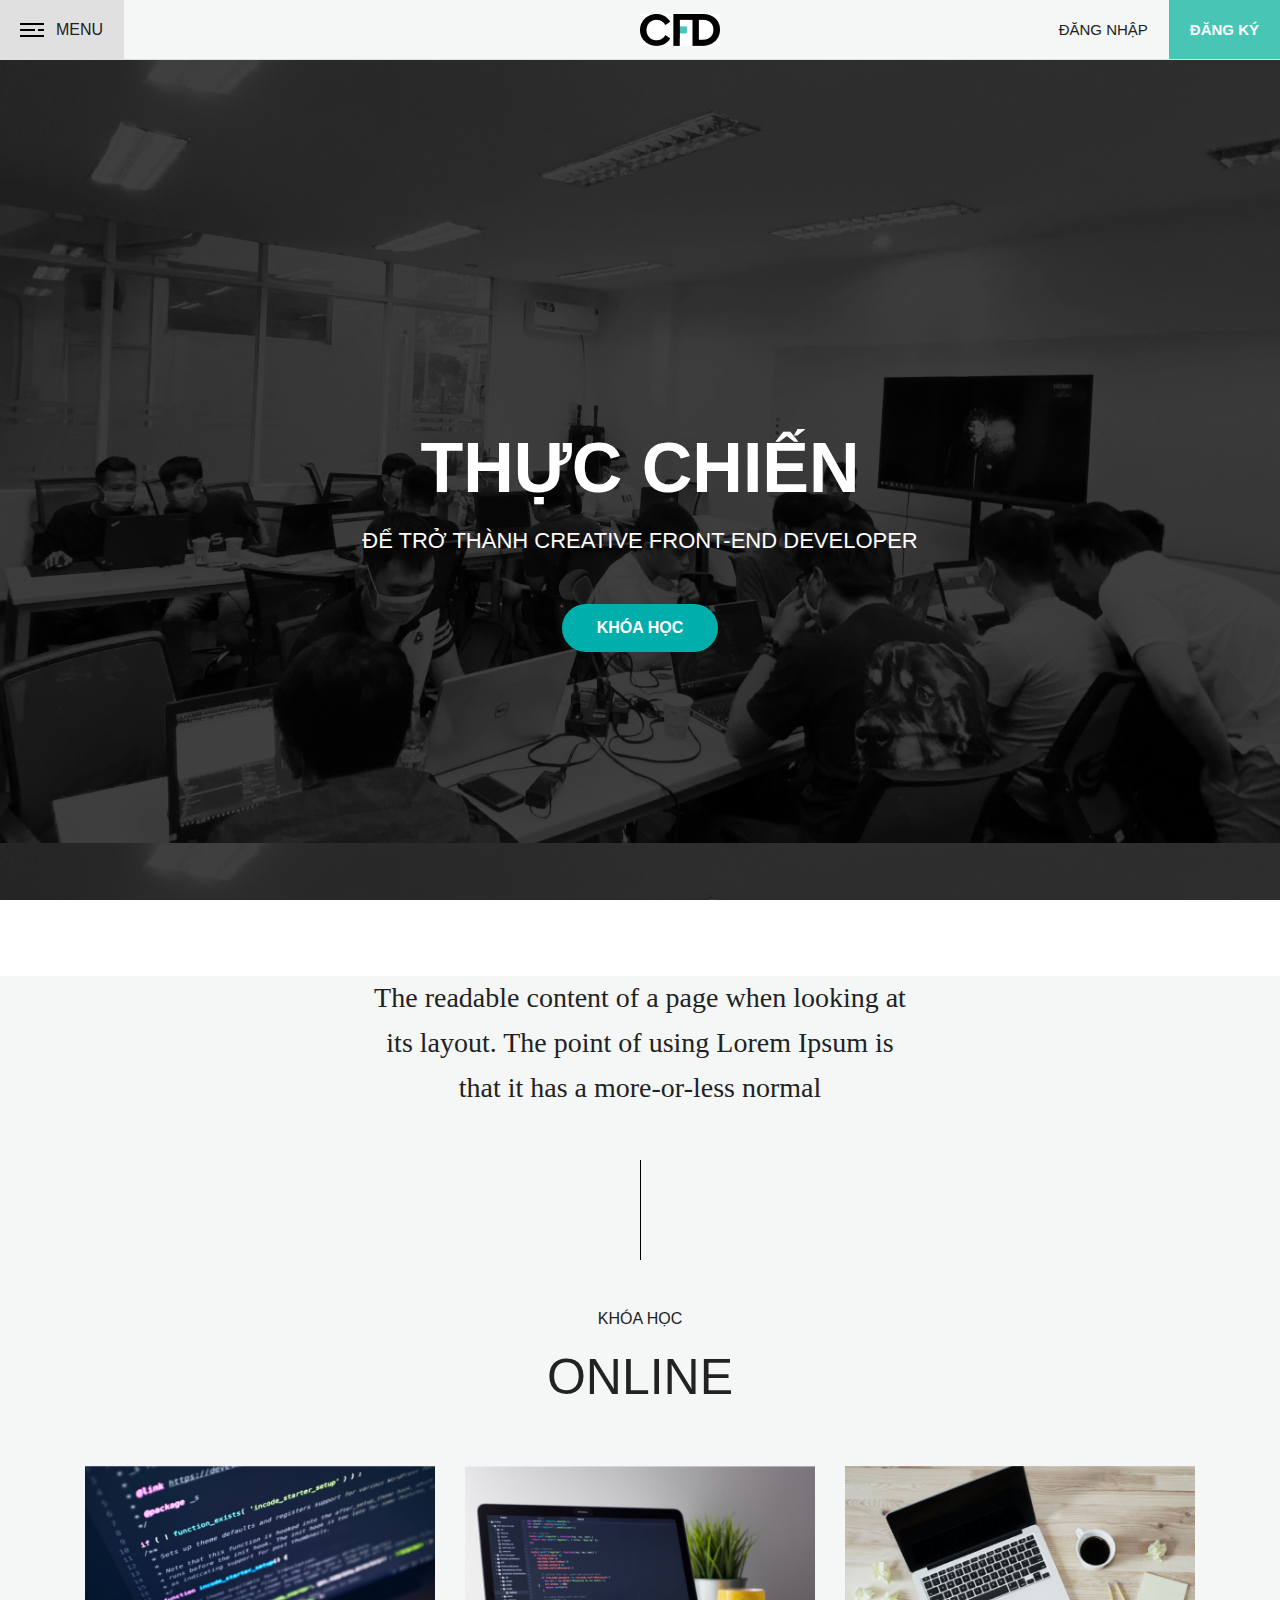
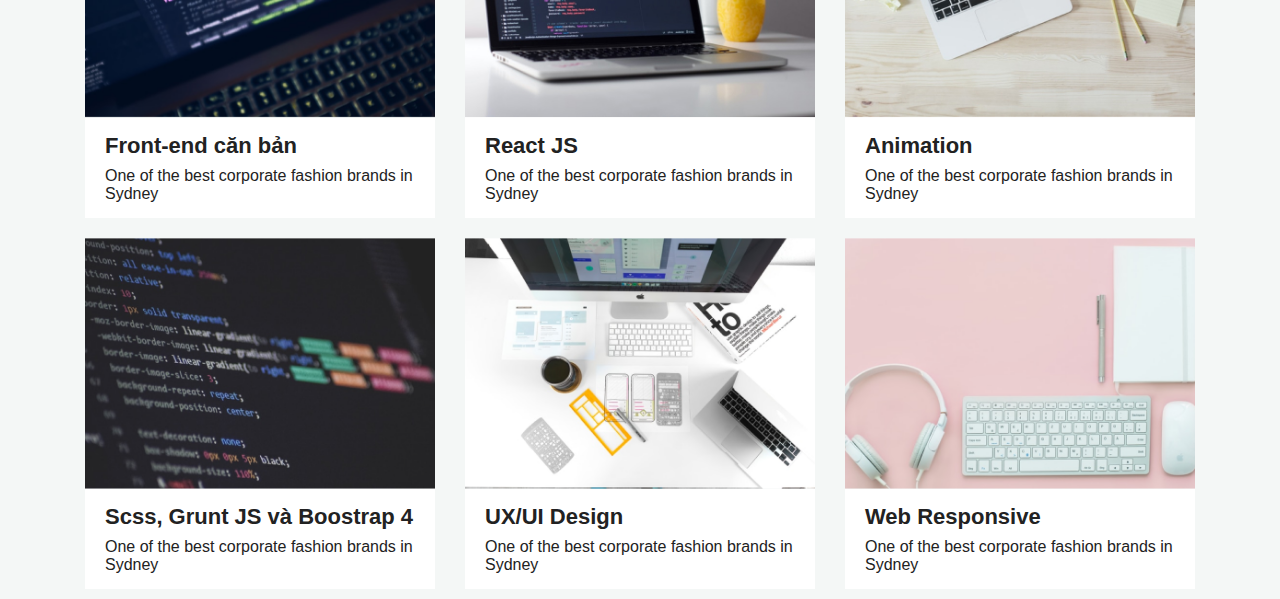
==== commit a19d1016: "add several things" ====
--- a/index.html
+++ b/index.html
@@ -27,8 +27,77 @@
                 <a href="">Đăng ký</a>
             </div>
         </nav>
+    </header>
+    <main>
+        <div class="banner" style="background: url(img/slider1.jpg) center;">
+            <div class="content">
+                <h1>thực chiến</h1>
+                <p>để trở thành creative front-end developer</p>
+                <a href="">khóa học</a>
+            </div>
+        </div>
+        <div class="description">
+            <div class="container">
+                <p>The readable content of a page when looking at its layout. The point of using Lorem Ipsum is that it
+                    has a more-or-less normal </p>
 
-    </header>
+            </div>
+        </div>
+        <div class="courses">
+            <div class="container">
+                <div class="online">
+                    <p>khóa học</p>
+                    <h3>ONLINE</h3>
+                    <div class="row">
+                        <div class="course col-4">
+                            <img src="img/fe-basic.png" alt="">
+                            <div class="course__content">
+                                <h4>Front-end căn bản</h4>
+                                <p>One of the best corporate fashion brands in Sydney</p>
+                            </div>
+                        </div>
+                        <div class="course col-4">
+                            <img src="img/react.jpg" alt="">
+                            <div class="course__content">
+                                <h4>React JS</h4>
+                                <p>One of the best corporate fashion brands in Sydney</p>
+                            </div>
+                        </div>
+                        <div class="course col-4">
+                            <img src="img/animation.jpg" alt="">
+                            <div class="course__content">
+                                <h4>Animation</h4>
+                                <p>One of the best corporate fashion brands in Sydney</p>
+                            </div>
+                        </div>
+                        <div class="course col-4">
+                            <img src="img/scss.png" alt="">
+                            <div class="course__content">
+                                <h4>Scss, Grunt JS và Boostrap 4</h4>
+                                <p>One of the best corporate fashion brands in Sydney</p>
+                            </div>
+                        </div>
+                        <div class="course col-4">
+                            <img src="img/ui-ux.png" alt="">
+                            <div class="course__content">
+                                <h4>UX/UI Design</h4>
+                                <p>One of the best corporate fashion brands in Sydney</p>
+                            </div>
+                        </div>
+                        <div class="course col-4">
+                            <img src="img/responsive.png" alt="">
+                            <div class="course__content">
+                                <h4>Web Responsive</h4>
+                                <p>One of the best corporate fashion brands in Sydney</p>
+                            </div>
+                        </div>
+                    </div>
+                </div>
+            </div>
+        </div>
+
+
+    </main>
     <script src="dest/jsmain.min.js"></script>
     <script src="js/main.js"></script>
 </body>
--- a/dest/style.min.css
+++ b/dest/style.min.css
@@ -3,5 +3,5 @@
  * Copyright 2011-2018 The Bootstrap Authors
  * Copyright 2011-2018 Twitter, Inc.
  * Licensed under MIT (https://github.com/twbs/bootstrap/blob/master/LICENSE)
- */@-ms-viewport{width:device-width}html{box-sizing:border-box;-ms-overflow-style:scrollbar}*,*::before,*::after{box-sizing:inherit}.container{width:100%;padding-right:15px;padding-left:15px;margin-right:auto;margin-left:auto}@media (min-width: 576px){.container{max-width:540px}}@media (min-width: 768px){.container{max-width:720px}}@media (min-width: 992px){.container{max-width:960px}}@media (min-width: 1200px){.container{max-width:1140px}}.container-fluid{width:100%;padding-right:15px;padding-left:15px;margin-right:auto;margin-left:auto}.row{display:-webkit-box;display:-ms-flexbox;display:flex;-ms-flex-wrap:wrap;flex-wrap:wrap;margin-right:-15px;margin-left:-15px}.no-gutters{margin-right:0;margin-left:0}.no-gutters>.col,.no-gutters>[class*="col-"]{padding-right:0;padding-left:0}.col-1,.col-2,.col-3,.col-4,.col-5,.col-6,.col-7,.col-8,.col-9,.col-10,.col-11,.col-12,.col,.col-auto,.col-sm-1,.col-sm-2,.col-sm-3,.col-sm-4,.col-sm-5,.col-sm-6,.col-sm-7,.col-sm-8,.col-sm-9,.col-sm-10,.col-sm-11,.col-sm-12,.col-sm,.col-sm-auto,.col-md-1,.col-md-2,.col-md-3,.col-md-4,.col-md-5,.col-md-6,.col-md-7,.col-md-8,.col-md-9,.col-md-10,.col-md-11,.col-md-12,.col-md,.col-md-auto,.col-lg-1,.col-lg-2,.col-lg-3,.col-lg-4,.col-lg-5,.col-lg-6,.col-lg-7,.col-lg-8,.col-lg-9,.col-lg-10,.col-lg-11,.col-lg-12,.col-lg,.col-lg-auto,.col-xl-1,.col-xl-2,.col-xl-3,.col-xl-4,.col-xl-5,.col-xl-6,.col-xl-7,.col-xl-8,.col-xl-9,.col-xl-10,.col-xl-11,.col-xl-12,.col-xl,.col-xl-auto{position:relative;width:100%;min-height:1px;padding-right:15px;padding-left:15px}.col{-ms-flex-preferred-size:0;flex-basis:0;-webkit-box-flex:1;-ms-flex-positive:1;flex-grow:1;max-width:100%}.col-auto{-webkit-box-flex:0;-ms-flex:0 0 auto;flex:0 0 auto;width:auto;max-width:none}.col-1{-webkit-box-flex:0;-ms-flex:0 0 8.333333%;flex:0 0 8.333333%;max-width:8.333333%}.col-2{-webkit-box-flex:0;-ms-flex:0 0 16.666667%;flex:0 0 16.666667%;max-width:16.666667%}.col-3{-webkit-box-flex:0;-ms-flex:0 0 25%;flex:0 0 25%;max-width:25%}.col-4{-webkit-box-flex:0;-ms-flex:0 0 33.333333%;flex:0 0 33.333333%;max-width:33.333333%}.col-5{-webkit-box-flex:0;-ms-flex:0 0 41.666667%;flex:0 0 41.666667%;max-width:41.666667%}.col-6{-webkit-box-flex:0;-ms-flex:0 0 50%;flex:0 0 50%;max-width:50%}.col-7{-webkit-box-flex:0;-ms-flex:0 0 58.333333%;flex:0 0 58.333333%;max-width:58.333333%}.col-8{-webkit-box-flex:0;-ms-flex:0 0 66.666667%;flex:0 0 66.666667%;max-width:66.666667%}.col-9{-webkit-box-flex:0;-ms-flex:0 0 75%;flex:0 0 75%;max-width:75%}.col-10{-webkit-box-flex:0;-ms-flex:0 0 83.333333%;flex:0 0 83.333333%;max-width:83.333333%}.col-11{-webkit-box-flex:0;-ms-flex:0 0 91.666667%;flex:0 0 91.666667%;max-width:91.666667%}.col-12{-webkit-box-flex:0;-ms-flex:0 0 100%;flex:0 0 100%;max-width:100%}.order-first{-webkit-box-ordinal-group:0;-ms-flex-order:-1;order:-1}.order-last{-webkit-box-ordinal-group:14;-ms-flex-order:13;order:13}.order-0{-webkit-box-ordinal-group:1;-ms-flex-order:0;order:0}.order-1{-webkit-box-ordinal-group:2;-ms-flex-order:1;order:1}.order-2{-webkit-box-ordinal-group:3;-ms-flex-order:2;order:2}.order-3{-webkit-box-ordinal-group:4;-ms-flex-order:3;order:3}.order-4{-webkit-box-ordinal-group:5;-ms-flex-order:4;order:4}.order-5{-webkit-box-ordinal-group:6;-ms-flex-order:5;order:5}.order-6{-webkit-box-ordinal-group:7;-ms-flex-order:6;order:6}.order-7{-webkit-box-ordinal-group:8;-ms-flex-order:7;order:7}.order-8{-webkit-box-ordinal-group:9;-ms-flex-order:8;order:8}.order-9{-webkit-box-ordinal-group:10;-ms-flex-order:9;order:9}.order-10{-webkit-box-ordinal-group:11;-ms-flex-order:10;order:10}.order-11{-webkit-box-ordinal-group:12;-ms-flex-order:11;order:11}.order-12{-webkit-box-ordinal-group:13;-ms-flex-order:12;order:12}.offset-1{margin-left:8.333333%}.offset-2{margin-left:16.666667%}.offset-3{margin-left:25%}.offset-4{margin-left:33.333333%}.offset-5{margin-left:41.666667%}.offset-6{margin-left:50%}.offset-7{margin-left:58.333333%}.offset-8{margin-left:66.666667%}.offset-9{margin-left:75%}.offset-10{margin-left:83.333333%}.offset-11{margin-left:91.666667%}@media (min-width: 576px){.col-sm{-ms-flex-preferred-size:0;flex-basis:0;-webkit-box-flex:1;-ms-flex-positive:1;flex-grow:1;max-width:100%}.col-sm-auto{-webkit-box-flex:0;-ms-flex:0 0 auto;flex:0 0 auto;width:auto;max-width:none}.col-sm-1{-webkit-box-flex:0;-ms-flex:0 0 8.333333%;flex:0 0 8.333333%;max-width:8.333333%}.col-sm-2{-webkit-box-flex:0;-ms-flex:0 0 16.666667%;flex:0 0 16.666667%;max-width:16.666667%}.col-sm-3{-webkit-box-flex:0;-ms-flex:0 0 25%;flex:0 0 25%;max-width:25%}.col-sm-4{-webkit-box-flex:0;-ms-flex:0 0 33.333333%;flex:0 0 33.333333%;max-width:33.333333%}.col-sm-5{-webkit-box-flex:0;-ms-flex:0 0 41.666667%;flex:0 0 41.666667%;max-width:41.666667%}.col-sm-6{-webkit-box-flex:0;-ms-flex:0 0 50%;flex:0 0 50%;max-width:50%}.col-sm-7{-webkit-box-flex:0;-ms-flex:0 0 58.333333%;flex:0 0 58.333333%;max-width:58.333333%}.col-sm-8{-webkit-box-flex:0;-ms-flex:0 0 66.666667%;flex:0 0 66.666667%;max-width:66.666667%}.col-sm-9{-webkit-box-flex:0;-ms-flex:0 0 75%;flex:0 0 75%;max-width:75%}.col-sm-10{-webkit-box-flex:0;-ms-flex:0 0 83.333333%;flex:0 0 83.333333%;max-width:83.333333%}.col-sm-11{-webkit-box-flex:0;-ms-flex:0 0 91.666667%;flex:0 0 91.666667%;max-width:91.666667%}.col-sm-12{-webkit-box-flex:0;-ms-flex:0 0 100%;flex:0 0 100%;max-width:100%}.order-sm-first{-webkit-box-ordinal-group:0;-ms-flex-order:-1;order:-1}.order-sm-last{-webkit-box-ordinal-group:14;-ms-flex-order:13;order:13}.order-sm-0{-webkit-box-ordinal-group:1;-ms-flex-order:0;order:0}.order-sm-1{-webkit-box-ordinal-group:2;-ms-flex-order:1;order:1}.order-sm-2{-webkit-box-ordinal-group:3;-ms-flex-order:2;order:2}.order-sm-3{-webkit-box-ordinal-group:4;-ms-flex-order:3;order:3}.order-sm-4{-webkit-box-ordinal-group:5;-ms-flex-order:4;order:4}.order-sm-5{-webkit-box-ordinal-group:6;-ms-flex-order:5;order:5}.order-sm-6{-webkit-box-ordinal-group:7;-ms-flex-order:6;order:6}.order-sm-7{-webkit-box-ordinal-group:8;-ms-flex-order:7;order:7}.order-sm-8{-webkit-box-ordinal-group:9;-ms-flex-order:8;order:8}.order-sm-9{-webkit-box-ordinal-group:10;-ms-flex-order:9;order:9}.order-sm-10{-webkit-box-ordinal-group:11;-ms-flex-order:10;order:10}.order-sm-11{-webkit-box-ordinal-group:12;-ms-flex-order:11;order:11}.order-sm-12{-webkit-box-ordinal-group:13;-ms-flex-order:12;order:12}.offset-sm-0{margin-left:0}.offset-sm-1{margin-left:8.333333%}.offset-sm-2{margin-left:16.666667%}.offset-sm-3{margin-left:25%}.offset-sm-4{margin-left:33.333333%}.offset-sm-5{margin-left:41.666667%}.offset-sm-6{margin-left:50%}.offset-sm-7{margin-left:58.333333%}.offset-sm-8{margin-left:66.666667%}.offset-sm-9{margin-left:75%}.offset-sm-10{margin-left:83.333333%}.offset-sm-11{margin-left:91.666667%}}@media (min-width: 768px){.col-md{-ms-flex-preferred-size:0;flex-basis:0;-webkit-box-flex:1;-ms-flex-positive:1;flex-grow:1;max-width:100%}.col-md-auto{-webkit-box-flex:0;-ms-flex:0 0 auto;flex:0 0 auto;width:auto;max-width:none}.col-md-1{-webkit-box-flex:0;-ms-flex:0 0 8.333333%;flex:0 0 8.333333%;max-width:8.333333%}.col-md-2{-webkit-box-flex:0;-ms-flex:0 0 16.666667%;flex:0 0 16.666667%;max-width:16.666667%}.col-md-3{-webkit-box-flex:0;-ms-flex:0 0 25%;flex:0 0 25%;max-width:25%}.col-md-4{-webkit-box-flex:0;-ms-flex:0 0 33.333333%;flex:0 0 33.333333%;max-width:33.333333%}.col-md-5{-webkit-box-flex:0;-ms-flex:0 0 41.666667%;flex:0 0 41.666667%;max-width:41.666667%}.col-md-6{-webkit-box-flex:0;-ms-flex:0 0 50%;flex:0 0 50%;max-width:50%}.col-md-7{-webkit-box-flex:0;-ms-flex:0 0 58.333333%;flex:0 0 58.333333%;max-width:58.333333%}.col-md-8{-webkit-box-flex:0;-ms-flex:0 0 66.666667%;flex:0 0 66.666667%;max-width:66.666667%}.col-md-9{-webkit-box-flex:0;-ms-flex:0 0 75%;flex:0 0 75%;max-width:75%}.col-md-10{-webkit-box-flex:0;-ms-flex:0 0 83.333333%;flex:0 0 83.333333%;max-width:83.333333%}.col-md-11{-webkit-box-flex:0;-ms-flex:0 0 91.666667%;flex:0 0 91.666667%;max-width:91.666667%}.col-md-12{-webkit-box-flex:0;-ms-flex:0 0 100%;flex:0 0 100%;max-width:100%}.order-md-first{-webkit-box-ordinal-group:0;-ms-flex-order:-1;order:-1}.order-md-last{-webkit-box-ordinal-group:14;-ms-flex-order:13;order:13}.order-md-0{-webkit-box-ordinal-group:1;-ms-flex-order:0;order:0}.order-md-1{-webkit-box-ordinal-group:2;-ms-flex-order:1;order:1}.order-md-2{-webkit-box-ordinal-group:3;-ms-flex-order:2;order:2}.order-md-3{-webkit-box-ordinal-group:4;-ms-flex-order:3;order:3}.order-md-4{-webkit-box-ordinal-group:5;-ms-flex-order:4;order:4}.order-md-5{-webkit-box-ordinal-group:6;-ms-flex-order:5;order:5}.order-md-6{-webkit-box-ordinal-group:7;-ms-flex-order:6;order:6}.order-md-7{-webkit-box-ordinal-group:8;-ms-flex-order:7;order:7}.order-md-8{-webkit-box-ordinal-group:9;-ms-flex-order:8;order:8}.order-md-9{-webkit-box-ordinal-group:10;-ms-flex-order:9;order:9}.order-md-10{-webkit-box-ordinal-group:11;-ms-flex-order:10;order:10}.order-md-11{-webkit-box-ordinal-group:12;-ms-flex-order:11;order:11}.order-md-12{-webkit-box-ordinal-group:13;-ms-flex-order:12;order:12}.offset-md-0{margin-left:0}.offset-md-1{margin-left:8.333333%}.offset-md-2{margin-left:16.666667%}.offset-md-3{margin-left:25%}.offset-md-4{margin-left:33.333333%}.offset-md-5{margin-left:41.666667%}.offset-md-6{margin-left:50%}.offset-md-7{margin-left:58.333333%}.offset-md-8{margin-left:66.666667%}.offset-md-9{margin-left:75%}.offset-md-10{margin-left:83.333333%}.offset-md-11{margin-left:91.666667%}}@media (min-width: 992px){.col-lg{-ms-flex-preferred-size:0;flex-basis:0;-webkit-box-flex:1;-ms-flex-positive:1;flex-grow:1;max-width:100%}.col-lg-auto{-webkit-box-flex:0;-ms-flex:0 0 auto;flex:0 0 auto;width:auto;max-width:none}.col-lg-1{-webkit-box-flex:0;-ms-flex:0 0 8.333333%;flex:0 0 8.333333%;max-width:8.333333%}.col-lg-2{-webkit-box-flex:0;-ms-flex:0 0 16.666667%;flex:0 0 16.666667%;max-width:16.666667%}.col-lg-3{-webkit-box-flex:0;-ms-flex:0 0 25%;flex:0 0 25%;max-width:25%}.col-lg-4{-webkit-box-flex:0;-ms-flex:0 0 33.333333%;flex:0 0 33.333333%;max-width:33.333333%}.col-lg-5{-webkit-box-flex:0;-ms-flex:0 0 41.666667%;flex:0 0 41.666667%;max-width:41.666667%}.col-lg-6{-webkit-box-flex:0;-ms-flex:0 0 50%;flex:0 0 50%;max-width:50%}.col-lg-7{-webkit-box-flex:0;-ms-flex:0 0 58.333333%;flex:0 0 58.333333%;max-width:58.333333%}.col-lg-8{-webkit-box-flex:0;-ms-flex:0 0 66.666667%;flex:0 0 66.666667%;max-width:66.666667%}.col-lg-9{-webkit-box-flex:0;-ms-flex:0 0 75%;flex:0 0 75%;max-width:75%}.col-lg-10{-webkit-box-flex:0;-ms-flex:0 0 83.333333%;flex:0 0 83.333333%;max-width:83.333333%}.col-lg-11{-webkit-box-flex:0;-ms-flex:0 0 91.666667%;flex:0 0 91.666667%;max-width:91.666667%}.col-lg-12{-webkit-box-flex:0;-ms-flex:0 0 100%;flex:0 0 100%;max-width:100%}.order-lg-first{-webkit-box-ordinal-group:0;-ms-flex-order:-1;order:-1}.order-lg-last{-webkit-box-ordinal-group:14;-ms-flex-order:13;order:13}.order-lg-0{-webkit-box-ordinal-group:1;-ms-flex-order:0;order:0}.order-lg-1{-webkit-box-ordinal-group:2;-ms-flex-order:1;order:1}.order-lg-2{-webkit-box-ordinal-group:3;-ms-flex-order:2;order:2}.order-lg-3{-webkit-box-ordinal-group:4;-ms-flex-order:3;order:3}.order-lg-4{-webkit-box-ordinal-group:5;-ms-flex-order:4;order:4}.order-lg-5{-webkit-box-ordinal-group:6;-ms-flex-order:5;order:5}.order-lg-6{-webkit-box-ordinal-group:7;-ms-flex-order:6;order:6}.order-lg-7{-webkit-box-ordinal-group:8;-ms-flex-order:7;order:7}.order-lg-8{-webkit-box-ordinal-group:9;-ms-flex-order:8;order:8}.order-lg-9{-webkit-box-ordinal-group:10;-ms-flex-order:9;order:9}.order-lg-10{-webkit-box-ordinal-group:11;-ms-flex-order:10;order:10}.order-lg-11{-webkit-box-ordinal-group:12;-ms-flex-order:11;order:11}.order-lg-12{-webkit-box-ordinal-group:13;-ms-flex-order:12;order:12}.offset-lg-0{margin-left:0}.offset-lg-1{margin-left:8.333333%}.offset-lg-2{margin-left:16.666667%}.offset-lg-3{margin-left:25%}.offset-lg-4{margin-left:33.333333%}.offset-lg-5{margin-left:41.666667%}.offset-lg-6{margin-left:50%}.offset-lg-7{margin-left:58.333333%}.offset-lg-8{margin-left:66.666667%}.offset-lg-9{margin-left:75%}.offset-lg-10{margin-left:83.333333%}.offset-lg-11{margin-left:91.666667%}}@media (min-width: 1200px){.col-xl{-ms-flex-preferred-size:0;flex-basis:0;-webkit-box-flex:1;-ms-flex-positive:1;flex-grow:1;max-width:100%}.col-xl-auto{-webkit-box-flex:0;-ms-flex:0 0 auto;flex:0 0 auto;width:auto;max-width:none}.col-xl-1{-webkit-box-flex:0;-ms-flex:0 0 8.333333%;flex:0 0 8.333333%;max-width:8.333333%}.col-xl-2{-webkit-box-flex:0;-ms-flex:0 0 16.666667%;flex:0 0 16.666667%;max-width:16.666667%}.col-xl-3{-webkit-box-flex:0;-ms-flex:0 0 25%;flex:0 0 25%;max-width:25%}.col-xl-4{-webkit-box-flex:0;-ms-flex:0 0 33.333333%;flex:0 0 33.333333%;max-width:33.333333%}.col-xl-5{-webkit-box-flex:0;-ms-flex:0 0 41.666667%;flex:0 0 41.666667%;max-width:41.666667%}.col-xl-6{-webkit-box-flex:0;-ms-flex:0 0 50%;flex:0 0 50%;max-width:50%}.col-xl-7{-webkit-box-flex:0;-ms-flex:0 0 58.333333%;flex:0 0 58.333333%;max-width:58.333333%}.col-xl-8{-webkit-box-flex:0;-ms-flex:0 0 66.666667%;flex:0 0 66.666667%;max-width:66.666667%}.col-xl-9{-webkit-box-flex:0;-ms-flex:0 0 75%;flex:0 0 75%;max-width:75%}.col-xl-10{-webkit-box-flex:0;-ms-flex:0 0 83.333333%;flex:0 0 83.333333%;max-width:83.333333%}.col-xl-11{-webkit-box-flex:0;-ms-flex:0 0 91.666667%;flex:0 0 91.666667%;max-width:91.666667%}.col-xl-12{-webkit-box-flex:0;-ms-flex:0 0 100%;flex:0 0 100%;max-width:100%}.order-xl-first{-webkit-box-ordinal-group:0;-ms-flex-order:-1;order:-1}.order-xl-last{-webkit-box-ordinal-group:14;-ms-flex-order:13;order:13}.order-xl-0{-webkit-box-ordinal-group:1;-ms-flex-order:0;order:0}.order-xl-1{-webkit-box-ordinal-group:2;-ms-flex-order:1;order:1}.order-xl-2{-webkit-box-ordinal-group:3;-ms-flex-order:2;order:2}.order-xl-3{-webkit-box-ordinal-group:4;-ms-flex-order:3;order:3}.order-xl-4{-webkit-box-ordinal-group:5;-ms-flex-order:4;order:4}.order-xl-5{-webkit-box-ordinal-group:6;-ms-flex-order:5;order:5}.order-xl-6{-webkit-box-ordinal-group:7;-ms-flex-order:6;order:6}.order-xl-7{-webkit-box-ordinal-group:8;-ms-flex-order:7;order:7}.order-xl-8{-webkit-box-ordinal-group:9;-ms-flex-order:8;order:8}.order-xl-9{-webkit-box-ordinal-group:10;-ms-flex-order:9;order:9}.order-xl-10{-webkit-box-ordinal-group:11;-ms-flex-order:10;order:10}.order-xl-11{-webkit-box-ordinal-group:12;-ms-flex-order:11;order:11}.order-xl-12{-webkit-box-ordinal-group:13;-ms-flex-order:12;order:12}.offset-xl-0{margin-left:0}.offset-xl-1{margin-left:8.333333%}.offset-xl-2{margin-left:16.666667%}.offset-xl-3{margin-left:25%}.offset-xl-4{margin-left:33.333333%}.offset-xl-5{margin-left:41.666667%}.offset-xl-6{margin-left:50%}.offset-xl-7{margin-left:58.333333%}.offset-xl-8{margin-left:66.666667%}.offset-xl-9{margin-left:75%}.offset-xl-10{margin-left:83.333333%}.offset-xl-11{margin-left:91.666667%}}.d-none{display:none !important}.d-inline{display:inline !important}.d-inline-block{display:inline-block !important}.d-block{display:block !important}.d-table{display:table !important}.d-table-row{display:table-row !important}.d-table-cell{display:table-cell !important}.d-flex{display:-webkit-box !important;display:-ms-flexbox !important;display:flex !important}.d-inline-flex{display:-webkit-inline-box !important;display:-ms-inline-flexbox !important;display:inline-flex !important}@media (min-width: 576px){.d-sm-none{display:none !important}.d-sm-inline{display:inline !important}.d-sm-inline-block{display:inline-block !important}.d-sm-block{display:block !important}.d-sm-table{display:table !important}.d-sm-table-row{display:table-row !important}.d-sm-table-cell{display:table-cell !important}.d-sm-flex{display:-webkit-box !important;display:-ms-flexbox !important;display:flex !important}.d-sm-inline-flex{display:-webkit-inline-box !important;display:-ms-inline-flexbox !important;display:inline-flex !important}}@media (min-width: 768px){.d-md-none{display:none !important}.d-md-inline{display:inline !important}.d-md-inline-block{display:inline-block !important}.d-md-block{display:block !important}.d-md-table{display:table !important}.d-md-table-row{display:table-row !important}.d-md-table-cell{display:table-cell !important}.d-md-flex{display:-webkit-box !important;display:-ms-flexbox !important;display:flex !important}.d-md-inline-flex{display:-webkit-inline-box !important;display:-ms-inline-flexbox !important;display:inline-flex !important}}@media (min-width: 992px){.d-lg-none{display:none !important}.d-lg-inline{display:inline !important}.d-lg-inline-block{display:inline-block !important}.d-lg-block{display:block !important}.d-lg-table{display:table !important}.d-lg-table-row{display:table-row !important}.d-lg-table-cell{display:table-cell !important}.d-lg-flex{display:-webkit-box !important;display:-ms-flexbox !important;display:flex !important}.d-lg-inline-flex{display:-webkit-inline-box !important;display:-ms-inline-flexbox !important;display:inline-flex !important}}@media (min-width: 1200px){.d-xl-none{display:none !important}.d-xl-inline{display:inline !important}.d-xl-inline-block{display:inline-block !important}.d-xl-block{display:block !important}.d-xl-table{display:table !important}.d-xl-table-row{display:table-row !important}.d-xl-table-cell{display:table-cell !important}.d-xl-flex{display:-webkit-box !important;display:-ms-flexbox !important;display:flex !important}.d-xl-inline-flex{display:-webkit-inline-box !important;display:-ms-inline-flexbox !important;display:inline-flex !important}}@media print{.d-print-none{display:none !important}.d-print-inline{display:inline !important}.d-print-inline-block{display:inline-block !important}.d-print-block{display:block !important}.d-print-table{display:table !important}.d-print-table-row{display:table-row !important}.d-print-table-cell{display:table-cell !important}.d-print-flex{display:-webkit-box !important;display:-ms-flexbox !important;display:flex !important}.d-print-inline-flex{display:-webkit-inline-box !important;display:-ms-inline-flexbox !important;display:inline-flex !important}}.flex-row{-webkit-box-orient:horizontal !important;-webkit-box-direction:normal !important;-ms-flex-direction:row !important;flex-direction:row !important}.flex-column{-webkit-box-orient:vertical !important;-webkit-box-direction:normal !important;-ms-flex-direction:column !important;flex-direction:column !important}.flex-row-reverse{-webkit-box-orient:horizontal !important;-webkit-box-direction:reverse !important;-ms-flex-direction:row-reverse !important;flex-direction:row-reverse !important}.flex-column-reverse{-webkit-box-orient:vertical !important;-webkit-box-direction:reverse !important;-ms-flex-direction:column-reverse !important;flex-direction:column-reverse !important}.flex-wrap{-ms-flex-wrap:wrap !important;flex-wrap:wrap !important}.flex-nowrap{-ms-flex-wrap:nowrap !important;flex-wrap:nowrap !important}.flex-wrap-reverse{-ms-flex-wrap:wrap-reverse !important;flex-wrap:wrap-reverse !important}.justify-content-start{-webkit-box-pack:start !important;-ms-flex-pack:start !important;justify-content:flex-start !important}.justify-content-end{-webkit-box-pack:end !important;-ms-flex-pack:end !important;justify-content:flex-end !important}.justify-content-center{-webkit-box-pack:center !important;-ms-flex-pack:center !important;justify-content:center !important}.justify-content-between{-webkit-box-pack:justify !important;-ms-flex-pack:justify !important;justify-content:space-between !important}.justify-content-around{-ms-flex-pack:distribute !important;justify-content:space-around !important}.align-items-start{-webkit-box-align:start !important;-ms-flex-align:start !important;align-items:flex-start !important}.align-items-end{-webkit-box-align:end !important;-ms-flex-align:end !important;align-items:flex-end !important}.align-items-center{-webkit-box-align:center !important;-ms-flex-align:center !important;align-items:center !important}.align-items-baseline{-webkit-box-align:baseline !important;-ms-flex-align:baseline !important;align-items:baseline !important}.align-items-stretch{-webkit-box-align:stretch !important;-ms-flex-align:stretch !important;align-items:stretch !important}.align-content-start{-ms-flex-line-pack:start !important;align-content:flex-start !important}.align-content-end{-ms-flex-line-pack:end !important;align-content:flex-end !important}.align-content-center{-ms-flex-line-pack:center !important;align-content:center !important}.align-content-between{-ms-flex-line-pack:justify !important;align-content:space-between !important}.align-content-around{-ms-flex-line-pack:distribute !important;align-content:space-around !important}.align-content-stretch{-ms-flex-line-pack:stretch !important;align-content:stretch !important}.align-self-auto{-ms-flex-item-align:auto !important;align-self:auto !important}.align-self-start{-ms-flex-item-align:start !important;align-self:flex-start !important}.align-self-end{-ms-flex-item-align:end !important;align-self:flex-end !important}.align-self-center{-ms-flex-item-align:center !important;align-self:center !important}.align-self-baseline{-ms-flex-item-align:baseline !important;align-self:baseline !important}.align-self-stretch{-ms-flex-item-align:stretch !important;align-self:stretch !important}@media (min-width: 576px){.flex-sm-row{-webkit-box-orient:horizontal !important;-webkit-box-direction:normal !important;-ms-flex-direction:row !important;flex-direction:row !important}.flex-sm-column{-webkit-box-orient:vertical !important;-webkit-box-direction:normal !important;-ms-flex-direction:column !important;flex-direction:column !important}.flex-sm-row-reverse{-webkit-box-orient:horizontal !important;-webkit-box-direction:reverse !important;-ms-flex-direction:row-reverse !important;flex-direction:row-reverse !important}.flex-sm-column-reverse{-webkit-box-orient:vertical !important;-webkit-box-direction:reverse !important;-ms-flex-direction:column-reverse !important;flex-direction:column-reverse !important}.flex-sm-wrap{-ms-flex-wrap:wrap !important;flex-wrap:wrap !important}.flex-sm-nowrap{-ms-flex-wrap:nowrap !important;flex-wrap:nowrap !important}.flex-sm-wrap-reverse{-ms-flex-wrap:wrap-reverse !important;flex-wrap:wrap-reverse !important}.justify-content-sm-start{-webkit-box-pack:start !important;-ms-flex-pack:start !important;justify-content:flex-start !important}.justify-content-sm-end{-webkit-box-pack:end !important;-ms-flex-pack:end !important;justify-content:flex-end !important}.justify-content-sm-center{-webkit-box-pack:center !important;-ms-flex-pack:center !important;justify-content:center !important}.justify-content-sm-between{-webkit-box-pack:justify !important;-ms-flex-pack:justify !important;justify-content:space-between !important}.justify-content-sm-around{-ms-flex-pack:distribute !important;justify-content:space-around !important}.align-items-sm-start{-webkit-box-align:start !important;-ms-flex-align:start !important;align-items:flex-start !important}.align-items-sm-end{-webkit-box-align:end !important;-ms-flex-align:end !important;align-items:flex-end !important}.align-items-sm-center{-webkit-box-align:center !important;-ms-flex-align:center !important;align-items:center !important}.align-items-sm-baseline{-webkit-box-align:baseline !important;-ms-flex-align:baseline !important;align-items:baseline !important}.align-items-sm-stretch{-webkit-box-align:stretch !important;-ms-flex-align:stretch !important;align-items:stretch !important}.align-content-sm-start{-ms-flex-line-pack:start !important;align-content:flex-start !important}.align-content-sm-end{-ms-flex-line-pack:end !important;align-content:flex-end !important}.align-content-sm-center{-ms-flex-line-pack:center !important;align-content:center !important}.align-content-sm-between{-ms-flex-line-pack:justify !important;align-content:space-between !important}.align-content-sm-around{-ms-flex-line-pack:distribute !important;align-content:space-around !important}.align-content-sm-stretch{-ms-flex-line-pack:stretch !important;align-content:stretch !important}.align-self-sm-auto{-ms-flex-item-align:auto !important;align-self:auto !important}.align-self-sm-start{-ms-flex-item-align:start !important;align-self:flex-start !important}.align-self-sm-end{-ms-flex-item-align:end !important;align-self:flex-end !important}.align-self-sm-center{-ms-flex-item-align:center !important;align-self:center !important}.align-self-sm-baseline{-ms-flex-item-align:baseline !important;align-self:baseline !important}.align-self-sm-stretch{-ms-flex-item-align:stretch !important;align-self:stretch !important}}@media (min-width: 768px){.flex-md-row{-webkit-box-orient:horizontal !important;-webkit-box-direction:normal !important;-ms-flex-direction:row !important;flex-direction:row !important}.flex-md-column{-webkit-box-orient:vertical !important;-webkit-box-direction:normal !important;-ms-flex-direction:column !important;flex-direction:column !important}.flex-md-row-reverse{-webkit-box-orient:horizontal !important;-webkit-box-direction:reverse !important;-ms-flex-direction:row-reverse !important;flex-direction:row-reverse !important}.flex-md-column-reverse{-webkit-box-orient:vertical !important;-webkit-box-direction:reverse !important;-ms-flex-direction:column-reverse !important;flex-direction:column-reverse !important}.flex-md-wrap{-ms-flex-wrap:wrap !important;flex-wrap:wrap !important}.flex-md-nowrap{-ms-flex-wrap:nowrap !important;flex-wrap:nowrap !important}.flex-md-wrap-reverse{-ms-flex-wrap:wrap-reverse !important;flex-wrap:wrap-reverse !important}.justify-content-md-start{-webkit-box-pack:start !important;-ms-flex-pack:start !important;justify-content:flex-start !important}.justify-content-md-end{-webkit-box-pack:end !important;-ms-flex-pack:end !important;justify-content:flex-end !important}.justify-content-md-center{-webkit-box-pack:center !important;-ms-flex-pack:center !important;justify-content:center !important}.justify-content-md-between{-webkit-box-pack:justify !important;-ms-flex-pack:justify !important;justify-content:space-between !important}.justify-content-md-around{-ms-flex-pack:distribute !important;justify-content:space-around !important}.align-items-md-start{-webkit-box-align:start !important;-ms-flex-align:start !important;align-items:flex-start !important}.align-items-md-end{-webkit-box-align:end !important;-ms-flex-align:end !important;align-items:flex-end !important}.align-items-md-center{-webkit-box-align:center !important;-ms-flex-align:center !important;align-items:center !important}.align-items-md-baseline{-webkit-box-align:baseline !important;-ms-flex-align:baseline !important;align-items:baseline !important}.align-items-md-stretch{-webkit-box-align:stretch !important;-ms-flex-align:stretch !important;align-items:stretch !important}.align-content-md-start{-ms-flex-line-pack:start !important;align-content:flex-start !important}.align-content-md-end{-ms-flex-line-pack:end !important;align-content:flex-end !important}.align-content-md-center{-ms-flex-line-pack:center !important;align-content:center !important}.align-content-md-between{-ms-flex-line-pack:justify !important;align-content:space-between !important}.align-content-md-around{-ms-flex-line-pack:distribute !important;align-content:space-around !important}.align-content-md-stretch{-ms-flex-line-pack:stretch !important;align-content:stretch !important}.align-self-md-auto{-ms-flex-item-align:auto !important;align-self:auto !important}.align-self-md-start{-ms-flex-item-align:start !important;align-self:flex-start !important}.align-self-md-end{-ms-flex-item-align:end !important;align-self:flex-end !important}.align-self-md-center{-ms-flex-item-align:center !important;align-self:center !important}.align-self-md-baseline{-ms-flex-item-align:baseline !important;align-self:baseline !important}.align-self-md-stretch{-ms-flex-item-align:stretch !important;align-self:stretch !important}}@media (min-width: 992px){.flex-lg-row{-webkit-box-orient:horizontal !important;-webkit-box-direction:normal !important;-ms-flex-direction:row !important;flex-direction:row !important}.flex-lg-column{-webkit-box-orient:vertical !important;-webkit-box-direction:normal !important;-ms-flex-direction:column !important;flex-direction:column !important}.flex-lg-row-reverse{-webkit-box-orient:horizontal !important;-webkit-box-direction:reverse !important;-ms-flex-direction:row-reverse !important;flex-direction:row-reverse !important}.flex-lg-column-reverse{-webkit-box-orient:vertical !important;-webkit-box-direction:reverse !important;-ms-flex-direction:column-reverse !important;flex-direction:column-reverse !important}.flex-lg-wrap{-ms-flex-wrap:wrap !important;flex-wrap:wrap !important}.flex-lg-nowrap{-ms-flex-wrap:nowrap !important;flex-wrap:nowrap !important}.flex-lg-wrap-reverse{-ms-flex-wrap:wrap-reverse !important;flex-wrap:wrap-reverse !important}.justify-content-lg-start{-webkit-box-pack:start !important;-ms-flex-pack:start !important;justify-content:flex-start !important}.justify-content-lg-end{-webkit-box-pack:end !important;-ms-flex-pack:end !important;justify-content:flex-end !important}.justify-content-lg-center{-webkit-box-pack:center !important;-ms-flex-pack:center !important;justify-content:center !important}.justify-content-lg-between{-webkit-box-pack:justify !important;-ms-flex-pack:justify !important;justify-content:space-between !important}.justify-content-lg-around{-ms-flex-pack:distribute !important;justify-content:space-around !important}.align-items-lg-start{-webkit-box-align:start !important;-ms-flex-align:start !important;align-items:flex-start !important}.align-items-lg-end{-webkit-box-align:end !important;-ms-flex-align:end !important;align-items:flex-end !important}.align-items-lg-center{-webkit-box-align:center !important;-ms-flex-align:center !important;align-items:center !important}.align-items-lg-baseline{-webkit-box-align:baseline !important;-ms-flex-align:baseline !important;align-items:baseline !important}.align-items-lg-stretch{-webkit-box-align:stretch !important;-ms-flex-align:stretch !important;align-items:stretch !important}.align-content-lg-start{-ms-flex-line-pack:start !important;align-content:flex-start !important}.align-content-lg-end{-ms-flex-line-pack:end !important;align-content:flex-end !important}.align-content-lg-center{-ms-flex-line-pack:center !important;align-content:center !important}.align-content-lg-between{-ms-flex-line-pack:justify !important;align-content:space-between !important}.align-content-lg-around{-ms-flex-line-pack:distribute !important;align-content:space-around !important}.align-content-lg-stretch{-ms-flex-line-pack:stretch !important;align-content:stretch !important}.align-self-lg-auto{-ms-flex-item-align:auto !important;align-self:auto !important}.align-self-lg-start{-ms-flex-item-align:start !important;align-self:flex-start !important}.align-self-lg-end{-ms-flex-item-align:end !important;align-self:flex-end !important}.align-self-lg-center{-ms-flex-item-align:center !important;align-self:center !important}.align-self-lg-baseline{-ms-flex-item-align:baseline !important;align-self:baseline !important}.align-self-lg-stretch{-ms-flex-item-align:stretch !important;align-self:stretch !important}}@media (min-width: 1200px){.flex-xl-row{-webkit-box-orient:horizontal !important;-webkit-box-direction:normal !important;-ms-flex-direction:row !important;flex-direction:row !important}.flex-xl-column{-webkit-box-orient:vertical !important;-webkit-box-direction:normal !important;-ms-flex-direction:column !important;flex-direction:column !important}.flex-xl-row-reverse{-webkit-box-orient:horizontal !important;-webkit-box-direction:reverse !important;-ms-flex-direction:row-reverse !important;flex-direction:row-reverse !important}.flex-xl-column-reverse{-webkit-box-orient:vertical !important;-webkit-box-direction:reverse !important;-ms-flex-direction:column-reverse !important;flex-direction:column-reverse !important}.flex-xl-wrap{-ms-flex-wrap:wrap !important;flex-wrap:wrap !important}.flex-xl-nowrap{-ms-flex-wrap:nowrap !important;flex-wrap:nowrap !important}.flex-xl-wrap-reverse{-ms-flex-wrap:wrap-reverse !important;flex-wrap:wrap-reverse !important}.justify-content-xl-start{-webkit-box-pack:start !important;-ms-flex-pack:start !important;justify-content:flex-start !important}.justify-content-xl-end{-webkit-box-pack:end !important;-ms-flex-pack:end !important;justify-content:flex-end !important}.justify-content-xl-center{-webkit-box-pack:center !important;-ms-flex-pack:center !important;justify-content:center !important}.justify-content-xl-between{-webkit-box-pack:justify !important;-ms-flex-pack:justify !important;justify-content:space-between !important}.justify-content-xl-around{-ms-flex-pack:distribute !important;justify-content:space-around !important}.align-items-xl-start{-webkit-box-align:start !important;-ms-flex-align:start !important;align-items:flex-start !important}.align-items-xl-end{-webkit-box-align:end !important;-ms-flex-align:end !important;align-items:flex-end !important}.align-items-xl-center{-webkit-box-align:center !important;-ms-flex-align:center !important;align-items:center !important}.align-items-xl-baseline{-webkit-box-align:baseline !important;-ms-flex-align:baseline !important;align-items:baseline !important}.align-items-xl-stretch{-webkit-box-align:stretch !important;-ms-flex-align:stretch !important;align-items:stretch !important}.align-content-xl-start{-ms-flex-line-pack:start !important;align-content:flex-start !important}.align-content-xl-end{-ms-flex-line-pack:end !important;align-content:flex-end !important}.align-content-xl-center{-ms-flex-line-pack:center !important;align-content:center !important}.align-content-xl-between{-ms-flex-line-pack:justify !important;align-content:space-between !important}.align-content-xl-around{-ms-flex-line-pack:distribute !important;align-content:space-around !important}.align-content-xl-stretch{-ms-flex-line-pack:stretch !important;align-content:stretch !important}.align-self-xl-auto{-ms-flex-item-align:auto !important;align-self:auto !important}.align-self-xl-start{-ms-flex-item-align:start !important;align-self:flex-start !important}.align-self-xl-end{-ms-flex-item-align:end !important;align-self:flex-end !important}.align-self-xl-center{-ms-flex-item-align:center !important;align-self:center !important}.align-self-xl-baseline{-ms-flex-item-align:baseline !important;align-self:baseline !important}.align-self-xl-stretch{-ms-flex-item-align:stretch !important;align-self:stretch !important}}*{box-sizing:border-box;margin:0;padding:0}header .navbar{height:70px;width:100%;display:flex;justify-content:space-between}header .navbar .menu{cursor:pointer;display:flex;height:100%;align-items:center;padding-left:20px}header .navbar .menu img{padding-right:12px}header .navbar .logo{height:100%;display:flex;align-items:center}header .navbar .logo img{width:80px}header .navbar .login{display:flex}header .navbar .login a{font-size:15px;font-weight:bolder;font-family:Arial, Helvetica, sans-serif;text-transform:uppercase;align-items:center;display:flex;padding:0 21px}header .navbar .login a:last-child{color:#fff;background:#49C5B6}
+ */@-ms-viewport{width:device-width}html{box-sizing:border-box;-ms-overflow-style:scrollbar}*,*::before,*::after{box-sizing:inherit}.container{width:100%;padding-right:15px;padding-left:15px;margin-right:auto;margin-left:auto}@media (min-width: 576px){.container{max-width:540px}}@media (min-width: 768px){.container{max-width:720px}}@media (min-width: 992px){.container{max-width:960px}}@media (min-width: 1200px){.container{max-width:1140px}}.container-fluid{width:100%;padding-right:15px;padding-left:15px;margin-right:auto;margin-left:auto}.row{display:-webkit-box;display:-ms-flexbox;display:flex;-ms-flex-wrap:wrap;flex-wrap:wrap;margin-right:-15px;margin-left:-15px}.no-gutters{margin-right:0;margin-left:0}.no-gutters>.col,.no-gutters>[class*="col-"]{padding-right:0;padding-left:0}.col-1,.col-2,.col-3,.col-4,.col-5,.col-6,.col-7,.col-8,.col-9,.col-10,.col-11,.col-12,.col,.col-auto,.col-sm-1,.col-sm-2,.col-sm-3,.col-sm-4,.col-sm-5,.col-sm-6,.col-sm-7,.col-sm-8,.col-sm-9,.col-sm-10,.col-sm-11,.col-sm-12,.col-sm,.col-sm-auto,.col-md-1,.col-md-2,.col-md-3,.col-md-4,.col-md-5,.col-md-6,.col-md-7,.col-md-8,.col-md-9,.col-md-10,.col-md-11,.col-md-12,.col-md,.col-md-auto,.col-lg-1,.col-lg-2,.col-lg-3,.col-lg-4,.col-lg-5,.col-lg-6,.col-lg-7,.col-lg-8,.col-lg-9,.col-lg-10,.col-lg-11,.col-lg-12,.col-lg,.col-lg-auto,.col-xl-1,.col-xl-2,.col-xl-3,.col-xl-4,.col-xl-5,.col-xl-6,.col-xl-7,.col-xl-8,.col-xl-9,.col-xl-10,.col-xl-11,.col-xl-12,.col-xl,.col-xl-auto{position:relative;width:100%;min-height:1px;padding-right:15px;padding-left:15px}.col{-ms-flex-preferred-size:0;flex-basis:0;-webkit-box-flex:1;-ms-flex-positive:1;flex-grow:1;max-width:100%}.col-auto{-webkit-box-flex:0;-ms-flex:0 0 auto;flex:0 0 auto;width:auto;max-width:none}.col-1{-webkit-box-flex:0;-ms-flex:0 0 8.333333%;flex:0 0 8.333333%;max-width:8.333333%}.col-2{-webkit-box-flex:0;-ms-flex:0 0 16.666667%;flex:0 0 16.666667%;max-width:16.666667%}.col-3{-webkit-box-flex:0;-ms-flex:0 0 25%;flex:0 0 25%;max-width:25%}.col-4{-webkit-box-flex:0;-ms-flex:0 0 33.333333%;flex:0 0 33.333333%;max-width:33.333333%}.col-5{-webkit-box-flex:0;-ms-flex:0 0 41.666667%;flex:0 0 41.666667%;max-width:41.666667%}.col-6{-webkit-box-flex:0;-ms-flex:0 0 50%;flex:0 0 50%;max-width:50%}.col-7{-webkit-box-flex:0;-ms-flex:0 0 58.333333%;flex:0 0 58.333333%;max-width:58.333333%}.col-8{-webkit-box-flex:0;-ms-flex:0 0 66.666667%;flex:0 0 66.666667%;max-width:66.666667%}.col-9{-webkit-box-flex:0;-ms-flex:0 0 75%;flex:0 0 75%;max-width:75%}.col-10{-webkit-box-flex:0;-ms-flex:0 0 83.333333%;flex:0 0 83.333333%;max-width:83.333333%}.col-11{-webkit-box-flex:0;-ms-flex:0 0 91.666667%;flex:0 0 91.666667%;max-width:91.666667%}.col-12{-webkit-box-flex:0;-ms-flex:0 0 100%;flex:0 0 100%;max-width:100%}.order-first{-webkit-box-ordinal-group:0;-ms-flex-order:-1;order:-1}.order-last{-webkit-box-ordinal-group:14;-ms-flex-order:13;order:13}.order-0{-webkit-box-ordinal-group:1;-ms-flex-order:0;order:0}.order-1{-webkit-box-ordinal-group:2;-ms-flex-order:1;order:1}.order-2{-webkit-box-ordinal-group:3;-ms-flex-order:2;order:2}.order-3{-webkit-box-ordinal-group:4;-ms-flex-order:3;order:3}.order-4{-webkit-box-ordinal-group:5;-ms-flex-order:4;order:4}.order-5{-webkit-box-ordinal-group:6;-ms-flex-order:5;order:5}.order-6{-webkit-box-ordinal-group:7;-ms-flex-order:6;order:6}.order-7{-webkit-box-ordinal-group:8;-ms-flex-order:7;order:7}.order-8{-webkit-box-ordinal-group:9;-ms-flex-order:8;order:8}.order-9{-webkit-box-ordinal-group:10;-ms-flex-order:9;order:9}.order-10{-webkit-box-ordinal-group:11;-ms-flex-order:10;order:10}.order-11{-webkit-box-ordinal-group:12;-ms-flex-order:11;order:11}.order-12{-webkit-box-ordinal-group:13;-ms-flex-order:12;order:12}.offset-1{margin-left:8.333333%}.offset-2{margin-left:16.666667%}.offset-3{margin-left:25%}.offset-4{margin-left:33.333333%}.offset-5{margin-left:41.666667%}.offset-6{margin-left:50%}.offset-7{margin-left:58.333333%}.offset-8{margin-left:66.666667%}.offset-9{margin-left:75%}.offset-10{margin-left:83.333333%}.offset-11{margin-left:91.666667%}@media (min-width: 576px){.col-sm{-ms-flex-preferred-size:0;flex-basis:0;-webkit-box-flex:1;-ms-flex-positive:1;flex-grow:1;max-width:100%}.col-sm-auto{-webkit-box-flex:0;-ms-flex:0 0 auto;flex:0 0 auto;width:auto;max-width:none}.col-sm-1{-webkit-box-flex:0;-ms-flex:0 0 8.333333%;flex:0 0 8.333333%;max-width:8.333333%}.col-sm-2{-webkit-box-flex:0;-ms-flex:0 0 16.666667%;flex:0 0 16.666667%;max-width:16.666667%}.col-sm-3{-webkit-box-flex:0;-ms-flex:0 0 25%;flex:0 0 25%;max-width:25%}.col-sm-4{-webkit-box-flex:0;-ms-flex:0 0 33.333333%;flex:0 0 33.333333%;max-width:33.333333%}.col-sm-5{-webkit-box-flex:0;-ms-flex:0 0 41.666667%;flex:0 0 41.666667%;max-width:41.666667%}.col-sm-6{-webkit-box-flex:0;-ms-flex:0 0 50%;flex:0 0 50%;max-width:50%}.col-sm-7{-webkit-box-flex:0;-ms-flex:0 0 58.333333%;flex:0 0 58.333333%;max-width:58.333333%}.col-sm-8{-webkit-box-flex:0;-ms-flex:0 0 66.666667%;flex:0 0 66.666667%;max-width:66.666667%}.col-sm-9{-webkit-box-flex:0;-ms-flex:0 0 75%;flex:0 0 75%;max-width:75%}.col-sm-10{-webkit-box-flex:0;-ms-flex:0 0 83.333333%;flex:0 0 83.333333%;max-width:83.333333%}.col-sm-11{-webkit-box-flex:0;-ms-flex:0 0 91.666667%;flex:0 0 91.666667%;max-width:91.666667%}.col-sm-12{-webkit-box-flex:0;-ms-flex:0 0 100%;flex:0 0 100%;max-width:100%}.order-sm-first{-webkit-box-ordinal-group:0;-ms-flex-order:-1;order:-1}.order-sm-last{-webkit-box-ordinal-group:14;-ms-flex-order:13;order:13}.order-sm-0{-webkit-box-ordinal-group:1;-ms-flex-order:0;order:0}.order-sm-1{-webkit-box-ordinal-group:2;-ms-flex-order:1;order:1}.order-sm-2{-webkit-box-ordinal-group:3;-ms-flex-order:2;order:2}.order-sm-3{-webkit-box-ordinal-group:4;-ms-flex-order:3;order:3}.order-sm-4{-webkit-box-ordinal-group:5;-ms-flex-order:4;order:4}.order-sm-5{-webkit-box-ordinal-group:6;-ms-flex-order:5;order:5}.order-sm-6{-webkit-box-ordinal-group:7;-ms-flex-order:6;order:6}.order-sm-7{-webkit-box-ordinal-group:8;-ms-flex-order:7;order:7}.order-sm-8{-webkit-box-ordinal-group:9;-ms-flex-order:8;order:8}.order-sm-9{-webkit-box-ordinal-group:10;-ms-flex-order:9;order:9}.order-sm-10{-webkit-box-ordinal-group:11;-ms-flex-order:10;order:10}.order-sm-11{-webkit-box-ordinal-group:12;-ms-flex-order:11;order:11}.order-sm-12{-webkit-box-ordinal-group:13;-ms-flex-order:12;order:12}.offset-sm-0{margin-left:0}.offset-sm-1{margin-left:8.333333%}.offset-sm-2{margin-left:16.666667%}.offset-sm-3{margin-left:25%}.offset-sm-4{margin-left:33.333333%}.offset-sm-5{margin-left:41.666667%}.offset-sm-6{margin-left:50%}.offset-sm-7{margin-left:58.333333%}.offset-sm-8{margin-left:66.666667%}.offset-sm-9{margin-left:75%}.offset-sm-10{margin-left:83.333333%}.offset-sm-11{margin-left:91.666667%}}@media (min-width: 768px){.col-md{-ms-flex-preferred-size:0;flex-basis:0;-webkit-box-flex:1;-ms-flex-positive:1;flex-grow:1;max-width:100%}.col-md-auto{-webkit-box-flex:0;-ms-flex:0 0 auto;flex:0 0 auto;width:auto;max-width:none}.col-md-1{-webkit-box-flex:0;-ms-flex:0 0 8.333333%;flex:0 0 8.333333%;max-width:8.333333%}.col-md-2{-webkit-box-flex:0;-ms-flex:0 0 16.666667%;flex:0 0 16.666667%;max-width:16.666667%}.col-md-3{-webkit-box-flex:0;-ms-flex:0 0 25%;flex:0 0 25%;max-width:25%}.col-md-4{-webkit-box-flex:0;-ms-flex:0 0 33.333333%;flex:0 0 33.333333%;max-width:33.333333%}.col-md-5{-webkit-box-flex:0;-ms-flex:0 0 41.666667%;flex:0 0 41.666667%;max-width:41.666667%}.col-md-6{-webkit-box-flex:0;-ms-flex:0 0 50%;flex:0 0 50%;max-width:50%}.col-md-7{-webkit-box-flex:0;-ms-flex:0 0 58.333333%;flex:0 0 58.333333%;max-width:58.333333%}.col-md-8{-webkit-box-flex:0;-ms-flex:0 0 66.666667%;flex:0 0 66.666667%;max-width:66.666667%}.col-md-9{-webkit-box-flex:0;-ms-flex:0 0 75%;flex:0 0 75%;max-width:75%}.col-md-10{-webkit-box-flex:0;-ms-flex:0 0 83.333333%;flex:0 0 83.333333%;max-width:83.333333%}.col-md-11{-webkit-box-flex:0;-ms-flex:0 0 91.666667%;flex:0 0 91.666667%;max-width:91.666667%}.col-md-12{-webkit-box-flex:0;-ms-flex:0 0 100%;flex:0 0 100%;max-width:100%}.order-md-first{-webkit-box-ordinal-group:0;-ms-flex-order:-1;order:-1}.order-md-last{-webkit-box-ordinal-group:14;-ms-flex-order:13;order:13}.order-md-0{-webkit-box-ordinal-group:1;-ms-flex-order:0;order:0}.order-md-1{-webkit-box-ordinal-group:2;-ms-flex-order:1;order:1}.order-md-2{-webkit-box-ordinal-group:3;-ms-flex-order:2;order:2}.order-md-3{-webkit-box-ordinal-group:4;-ms-flex-order:3;order:3}.order-md-4{-webkit-box-ordinal-group:5;-ms-flex-order:4;order:4}.order-md-5{-webkit-box-ordinal-group:6;-ms-flex-order:5;order:5}.order-md-6{-webkit-box-ordinal-group:7;-ms-flex-order:6;order:6}.order-md-7{-webkit-box-ordinal-group:8;-ms-flex-order:7;order:7}.order-md-8{-webkit-box-ordinal-group:9;-ms-flex-order:8;order:8}.order-md-9{-webkit-box-ordinal-group:10;-ms-flex-order:9;order:9}.order-md-10{-webkit-box-ordinal-group:11;-ms-flex-order:10;order:10}.order-md-11{-webkit-box-ordinal-group:12;-ms-flex-order:11;order:11}.order-md-12{-webkit-box-ordinal-group:13;-ms-flex-order:12;order:12}.offset-md-0{margin-left:0}.offset-md-1{margin-left:8.333333%}.offset-md-2{margin-left:16.666667%}.offset-md-3{margin-left:25%}.offset-md-4{margin-left:33.333333%}.offset-md-5{margin-left:41.666667%}.offset-md-6{margin-left:50%}.offset-md-7{margin-left:58.333333%}.offset-md-8{margin-left:66.666667%}.offset-md-9{margin-left:75%}.offset-md-10{margin-left:83.333333%}.offset-md-11{margin-left:91.666667%}}@media (min-width: 992px){.col-lg{-ms-flex-preferred-size:0;flex-basis:0;-webkit-box-flex:1;-ms-flex-positive:1;flex-grow:1;max-width:100%}.col-lg-auto{-webkit-box-flex:0;-ms-flex:0 0 auto;flex:0 0 auto;width:auto;max-width:none}.col-lg-1{-webkit-box-flex:0;-ms-flex:0 0 8.333333%;flex:0 0 8.333333%;max-width:8.333333%}.col-lg-2{-webkit-box-flex:0;-ms-flex:0 0 16.666667%;flex:0 0 16.666667%;max-width:16.666667%}.col-lg-3{-webkit-box-flex:0;-ms-flex:0 0 25%;flex:0 0 25%;max-width:25%}.col-lg-4{-webkit-box-flex:0;-ms-flex:0 0 33.333333%;flex:0 0 33.333333%;max-width:33.333333%}.col-lg-5{-webkit-box-flex:0;-ms-flex:0 0 41.666667%;flex:0 0 41.666667%;max-width:41.666667%}.col-lg-6{-webkit-box-flex:0;-ms-flex:0 0 50%;flex:0 0 50%;max-width:50%}.col-lg-7{-webkit-box-flex:0;-ms-flex:0 0 58.333333%;flex:0 0 58.333333%;max-width:58.333333%}.col-lg-8{-webkit-box-flex:0;-ms-flex:0 0 66.666667%;flex:0 0 66.666667%;max-width:66.666667%}.col-lg-9{-webkit-box-flex:0;-ms-flex:0 0 75%;flex:0 0 75%;max-width:75%}.col-lg-10{-webkit-box-flex:0;-ms-flex:0 0 83.333333%;flex:0 0 83.333333%;max-width:83.333333%}.col-lg-11{-webkit-box-flex:0;-ms-flex:0 0 91.666667%;flex:0 0 91.666667%;max-width:91.666667%}.col-lg-12{-webkit-box-flex:0;-ms-flex:0 0 100%;flex:0 0 100%;max-width:100%}.order-lg-first{-webkit-box-ordinal-group:0;-ms-flex-order:-1;order:-1}.order-lg-last{-webkit-box-ordinal-group:14;-ms-flex-order:13;order:13}.order-lg-0{-webkit-box-ordinal-group:1;-ms-flex-order:0;order:0}.order-lg-1{-webkit-box-ordinal-group:2;-ms-flex-order:1;order:1}.order-lg-2{-webkit-box-ordinal-group:3;-ms-flex-order:2;order:2}.order-lg-3{-webkit-box-ordinal-group:4;-ms-flex-order:3;order:3}.order-lg-4{-webkit-box-ordinal-group:5;-ms-flex-order:4;order:4}.order-lg-5{-webkit-box-ordinal-group:6;-ms-flex-order:5;order:5}.order-lg-6{-webkit-box-ordinal-group:7;-ms-flex-order:6;order:6}.order-lg-7{-webkit-box-ordinal-group:8;-ms-flex-order:7;order:7}.order-lg-8{-webkit-box-ordinal-group:9;-ms-flex-order:8;order:8}.order-lg-9{-webkit-box-ordinal-group:10;-ms-flex-order:9;order:9}.order-lg-10{-webkit-box-ordinal-group:11;-ms-flex-order:10;order:10}.order-lg-11{-webkit-box-ordinal-group:12;-ms-flex-order:11;order:11}.order-lg-12{-webkit-box-ordinal-group:13;-ms-flex-order:12;order:12}.offset-lg-0{margin-left:0}.offset-lg-1{margin-left:8.333333%}.offset-lg-2{margin-left:16.666667%}.offset-lg-3{margin-left:25%}.offset-lg-4{margin-left:33.333333%}.offset-lg-5{margin-left:41.666667%}.offset-lg-6{margin-left:50%}.offset-lg-7{margin-left:58.333333%}.offset-lg-8{margin-left:66.666667%}.offset-lg-9{margin-left:75%}.offset-lg-10{margin-left:83.333333%}.offset-lg-11{margin-left:91.666667%}}@media (min-width: 1200px){.col-xl{-ms-flex-preferred-size:0;flex-basis:0;-webkit-box-flex:1;-ms-flex-positive:1;flex-grow:1;max-width:100%}.col-xl-auto{-webkit-box-flex:0;-ms-flex:0 0 auto;flex:0 0 auto;width:auto;max-width:none}.col-xl-1{-webkit-box-flex:0;-ms-flex:0 0 8.333333%;flex:0 0 8.333333%;max-width:8.333333%}.col-xl-2{-webkit-box-flex:0;-ms-flex:0 0 16.666667%;flex:0 0 16.666667%;max-width:16.666667%}.col-xl-3{-webkit-box-flex:0;-ms-flex:0 0 25%;flex:0 0 25%;max-width:25%}.col-xl-4{-webkit-box-flex:0;-ms-flex:0 0 33.333333%;flex:0 0 33.333333%;max-width:33.333333%}.col-xl-5{-webkit-box-flex:0;-ms-flex:0 0 41.666667%;flex:0 0 41.666667%;max-width:41.666667%}.col-xl-6{-webkit-box-flex:0;-ms-flex:0 0 50%;flex:0 0 50%;max-width:50%}.col-xl-7{-webkit-box-flex:0;-ms-flex:0 0 58.333333%;flex:0 0 58.333333%;max-width:58.333333%}.col-xl-8{-webkit-box-flex:0;-ms-flex:0 0 66.666667%;flex:0 0 66.666667%;max-width:66.666667%}.col-xl-9{-webkit-box-flex:0;-ms-flex:0 0 75%;flex:0 0 75%;max-width:75%}.col-xl-10{-webkit-box-flex:0;-ms-flex:0 0 83.333333%;flex:0 0 83.333333%;max-width:83.333333%}.col-xl-11{-webkit-box-flex:0;-ms-flex:0 0 91.666667%;flex:0 0 91.666667%;max-width:91.666667%}.col-xl-12{-webkit-box-flex:0;-ms-flex:0 0 100%;flex:0 0 100%;max-width:100%}.order-xl-first{-webkit-box-ordinal-group:0;-ms-flex-order:-1;order:-1}.order-xl-last{-webkit-box-ordinal-group:14;-ms-flex-order:13;order:13}.order-xl-0{-webkit-box-ordinal-group:1;-ms-flex-order:0;order:0}.order-xl-1{-webkit-box-ordinal-group:2;-ms-flex-order:1;order:1}.order-xl-2{-webkit-box-ordinal-group:3;-ms-flex-order:2;order:2}.order-xl-3{-webkit-box-ordinal-group:4;-ms-flex-order:3;order:3}.order-xl-4{-webkit-box-ordinal-group:5;-ms-flex-order:4;order:4}.order-xl-5{-webkit-box-ordinal-group:6;-ms-flex-order:5;order:5}.order-xl-6{-webkit-box-ordinal-group:7;-ms-flex-order:6;order:6}.order-xl-7{-webkit-box-ordinal-group:8;-ms-flex-order:7;order:7}.order-xl-8{-webkit-box-ordinal-group:9;-ms-flex-order:8;order:8}.order-xl-9{-webkit-box-ordinal-group:10;-ms-flex-order:9;order:9}.order-xl-10{-webkit-box-ordinal-group:11;-ms-flex-order:10;order:10}.order-xl-11{-webkit-box-ordinal-group:12;-ms-flex-order:11;order:11}.order-xl-12{-webkit-box-ordinal-group:13;-ms-flex-order:12;order:12}.offset-xl-0{margin-left:0}.offset-xl-1{margin-left:8.333333%}.offset-xl-2{margin-left:16.666667%}.offset-xl-3{margin-left:25%}.offset-xl-4{margin-left:33.333333%}.offset-xl-5{margin-left:41.666667%}.offset-xl-6{margin-left:50%}.offset-xl-7{margin-left:58.333333%}.offset-xl-8{margin-left:66.666667%}.offset-xl-9{margin-left:75%}.offset-xl-10{margin-left:83.333333%}.offset-xl-11{margin-left:91.666667%}}.d-none{display:none !important}.d-inline{display:inline !important}.d-inline-block{display:inline-block !important}.d-block{display:block !important}.d-table{display:table !important}.d-table-row{display:table-row !important}.d-table-cell{display:table-cell !important}.d-flex{display:-webkit-box !important;display:-ms-flexbox !important;display:flex !important}.d-inline-flex{display:-webkit-inline-box !important;display:-ms-inline-flexbox !important;display:inline-flex !important}@media (min-width: 576px){.d-sm-none{display:none !important}.d-sm-inline{display:inline !important}.d-sm-inline-block{display:inline-block !important}.d-sm-block{display:block !important}.d-sm-table{display:table !important}.d-sm-table-row{display:table-row !important}.d-sm-table-cell{display:table-cell !important}.d-sm-flex{display:-webkit-box !important;display:-ms-flexbox !important;display:flex !important}.d-sm-inline-flex{display:-webkit-inline-box !important;display:-ms-inline-flexbox !important;display:inline-flex !important}}@media (min-width: 768px){.d-md-none{display:none !important}.d-md-inline{display:inline !important}.d-md-inline-block{display:inline-block !important}.d-md-block{display:block !important}.d-md-table{display:table !important}.d-md-table-row{display:table-row !important}.d-md-table-cell{display:table-cell !important}.d-md-flex{display:-webkit-box !important;display:-ms-flexbox !important;display:flex !important}.d-md-inline-flex{display:-webkit-inline-box !important;display:-ms-inline-flexbox !important;display:inline-flex !important}}@media (min-width: 992px){.d-lg-none{display:none !important}.d-lg-inline{display:inline !important}.d-lg-inline-block{display:inline-block !important}.d-lg-block{display:block !important}.d-lg-table{display:table !important}.d-lg-table-row{display:table-row !important}.d-lg-table-cell{display:table-cell !important}.d-lg-flex{display:-webkit-box !important;display:-ms-flexbox !important;display:flex !important}.d-lg-inline-flex{display:-webkit-inline-box !important;display:-ms-inline-flexbox !important;display:inline-flex !important}}@media (min-width: 1200px){.d-xl-none{display:none !important}.d-xl-inline{display:inline !important}.d-xl-inline-block{display:inline-block !important}.d-xl-block{display:block !important}.d-xl-table{display:table !important}.d-xl-table-row{display:table-row !important}.d-xl-table-cell{display:table-cell !important}.d-xl-flex{display:-webkit-box !important;display:-ms-flexbox !important;display:flex !important}.d-xl-inline-flex{display:-webkit-inline-box !important;display:-ms-inline-flexbox !important;display:inline-flex !important}}@media print{.d-print-none{display:none !important}.d-print-inline{display:inline !important}.d-print-inline-block{display:inline-block !important}.d-print-block{display:block !important}.d-print-table{display:table !important}.d-print-table-row{display:table-row !important}.d-print-table-cell{display:table-cell !important}.d-print-flex{display:-webkit-box !important;display:-ms-flexbox !important;display:flex !important}.d-print-inline-flex{display:-webkit-inline-box !important;display:-ms-inline-flexbox !important;display:inline-flex !important}}.flex-row{-webkit-box-orient:horizontal !important;-webkit-box-direction:normal !important;-ms-flex-direction:row !important;flex-direction:row !important}.flex-column{-webkit-box-orient:vertical !important;-webkit-box-direction:normal !important;-ms-flex-direction:column !important;flex-direction:column !important}.flex-row-reverse{-webkit-box-orient:horizontal !important;-webkit-box-direction:reverse !important;-ms-flex-direction:row-reverse !important;flex-direction:row-reverse !important}.flex-column-reverse{-webkit-box-orient:vertical !important;-webkit-box-direction:reverse !important;-ms-flex-direction:column-reverse !important;flex-direction:column-reverse !important}.flex-wrap{-ms-flex-wrap:wrap !important;flex-wrap:wrap !important}.flex-nowrap{-ms-flex-wrap:nowrap !important;flex-wrap:nowrap !important}.flex-wrap-reverse{-ms-flex-wrap:wrap-reverse !important;flex-wrap:wrap-reverse !important}.justify-content-start{-webkit-box-pack:start !important;-ms-flex-pack:start !important;justify-content:flex-start !important}.justify-content-end{-webkit-box-pack:end !important;-ms-flex-pack:end !important;justify-content:flex-end !important}.justify-content-center{-webkit-box-pack:center !important;-ms-flex-pack:center !important;justify-content:center !important}.justify-content-between{-webkit-box-pack:justify !important;-ms-flex-pack:justify !important;justify-content:space-between !important}.justify-content-around{-ms-flex-pack:distribute !important;justify-content:space-around !important}.align-items-start{-webkit-box-align:start !important;-ms-flex-align:start !important;align-items:flex-start !important}.align-items-end{-webkit-box-align:end !important;-ms-flex-align:end !important;align-items:flex-end !important}.align-items-center{-webkit-box-align:center !important;-ms-flex-align:center !important;align-items:center !important}.align-items-baseline{-webkit-box-align:baseline !important;-ms-flex-align:baseline !important;align-items:baseline !important}.align-items-stretch{-webkit-box-align:stretch !important;-ms-flex-align:stretch !important;align-items:stretch !important}.align-content-start{-ms-flex-line-pack:start !important;align-content:flex-start !important}.align-content-end{-ms-flex-line-pack:end !important;align-content:flex-end !important}.align-content-center{-ms-flex-line-pack:center !important;align-content:center !important}.align-content-between{-ms-flex-line-pack:justify !important;align-content:space-between !important}.align-content-around{-ms-flex-line-pack:distribute !important;align-content:space-around !important}.align-content-stretch{-ms-flex-line-pack:stretch !important;align-content:stretch !important}.align-self-auto{-ms-flex-item-align:auto !important;align-self:auto !important}.align-self-start{-ms-flex-item-align:start !important;align-self:flex-start !important}.align-self-end{-ms-flex-item-align:end !important;align-self:flex-end !important}.align-self-center{-ms-flex-item-align:center !important;align-self:center !important}.align-self-baseline{-ms-flex-item-align:baseline !important;align-self:baseline !important}.align-self-stretch{-ms-flex-item-align:stretch !important;align-self:stretch !important}@media (min-width: 576px){.flex-sm-row{-webkit-box-orient:horizontal !important;-webkit-box-direction:normal !important;-ms-flex-direction:row !important;flex-direction:row !important}.flex-sm-column{-webkit-box-orient:vertical !important;-webkit-box-direction:normal !important;-ms-flex-direction:column !important;flex-direction:column !important}.flex-sm-row-reverse{-webkit-box-orient:horizontal !important;-webkit-box-direction:reverse !important;-ms-flex-direction:row-reverse !important;flex-direction:row-reverse !important}.flex-sm-column-reverse{-webkit-box-orient:vertical !important;-webkit-box-direction:reverse !important;-ms-flex-direction:column-reverse !important;flex-direction:column-reverse !important}.flex-sm-wrap{-ms-flex-wrap:wrap !important;flex-wrap:wrap !important}.flex-sm-nowrap{-ms-flex-wrap:nowrap !important;flex-wrap:nowrap !important}.flex-sm-wrap-reverse{-ms-flex-wrap:wrap-reverse !important;flex-wrap:wrap-reverse !important}.justify-content-sm-start{-webkit-box-pack:start !important;-ms-flex-pack:start !important;justify-content:flex-start !important}.justify-content-sm-end{-webkit-box-pack:end !important;-ms-flex-pack:end !important;justify-content:flex-end !important}.justify-content-sm-center{-webkit-box-pack:center !important;-ms-flex-pack:center !important;justify-content:center !important}.justify-content-sm-between{-webkit-box-pack:justify !important;-ms-flex-pack:justify !important;justify-content:space-between !important}.justify-content-sm-around{-ms-flex-pack:distribute !important;justify-content:space-around !important}.align-items-sm-start{-webkit-box-align:start !important;-ms-flex-align:start !important;align-items:flex-start !important}.align-items-sm-end{-webkit-box-align:end !important;-ms-flex-align:end !important;align-items:flex-end !important}.align-items-sm-center{-webkit-box-align:center !important;-ms-flex-align:center !important;align-items:center !important}.align-items-sm-baseline{-webkit-box-align:baseline !important;-ms-flex-align:baseline !important;align-items:baseline !important}.align-items-sm-stretch{-webkit-box-align:stretch !important;-ms-flex-align:stretch !important;align-items:stretch !important}.align-content-sm-start{-ms-flex-line-pack:start !important;align-content:flex-start !important}.align-content-sm-end{-ms-flex-line-pack:end !important;align-content:flex-end !important}.align-content-sm-center{-ms-flex-line-pack:center !important;align-content:center !important}.align-content-sm-between{-ms-flex-line-pack:justify !important;align-content:space-between !important}.align-content-sm-around{-ms-flex-line-pack:distribute !important;align-content:space-around !important}.align-content-sm-stretch{-ms-flex-line-pack:stretch !important;align-content:stretch !important}.align-self-sm-auto{-ms-flex-item-align:auto !important;align-self:auto !important}.align-self-sm-start{-ms-flex-item-align:start !important;align-self:flex-start !important}.align-self-sm-end{-ms-flex-item-align:end !important;align-self:flex-end !important}.align-self-sm-center{-ms-flex-item-align:center !important;align-self:center !important}.align-self-sm-baseline{-ms-flex-item-align:baseline !important;align-self:baseline !important}.align-self-sm-stretch{-ms-flex-item-align:stretch !important;align-self:stretch !important}}@media (min-width: 768px){.flex-md-row{-webkit-box-orient:horizontal !important;-webkit-box-direction:normal !important;-ms-flex-direction:row !important;flex-direction:row !important}.flex-md-column{-webkit-box-orient:vertical !important;-webkit-box-direction:normal !important;-ms-flex-direction:column !important;flex-direction:column !important}.flex-md-row-reverse{-webkit-box-orient:horizontal !important;-webkit-box-direction:reverse !important;-ms-flex-direction:row-reverse !important;flex-direction:row-reverse !important}.flex-md-column-reverse{-webkit-box-orient:vertical !important;-webkit-box-direction:reverse !important;-ms-flex-direction:column-reverse !important;flex-direction:column-reverse !important}.flex-md-wrap{-ms-flex-wrap:wrap !important;flex-wrap:wrap !important}.flex-md-nowrap{-ms-flex-wrap:nowrap !important;flex-wrap:nowrap !important}.flex-md-wrap-reverse{-ms-flex-wrap:wrap-reverse !important;flex-wrap:wrap-reverse !important}.justify-content-md-start{-webkit-box-pack:start !important;-ms-flex-pack:start !important;justify-content:flex-start !important}.justify-content-md-end{-webkit-box-pack:end !important;-ms-flex-pack:end !important;justify-content:flex-end !important}.justify-content-md-center{-webkit-box-pack:center !important;-ms-flex-pack:center !important;justify-content:center !important}.justify-content-md-between{-webkit-box-pack:justify !important;-ms-flex-pack:justify !important;justify-content:space-between !important}.justify-content-md-around{-ms-flex-pack:distribute !important;justify-content:space-around !important}.align-items-md-start{-webkit-box-align:start !important;-ms-flex-align:start !important;align-items:flex-start !important}.align-items-md-end{-webkit-box-align:end !important;-ms-flex-align:end !important;align-items:flex-end !important}.align-items-md-center{-webkit-box-align:center !important;-ms-flex-align:center !important;align-items:center !important}.align-items-md-baseline{-webkit-box-align:baseline !important;-ms-flex-align:baseline !important;align-items:baseline !important}.align-items-md-stretch{-webkit-box-align:stretch !important;-ms-flex-align:stretch !important;align-items:stretch !important}.align-content-md-start{-ms-flex-line-pack:start !important;align-content:flex-start !important}.align-content-md-end{-ms-flex-line-pack:end !important;align-content:flex-end !important}.align-content-md-center{-ms-flex-line-pack:center !important;align-content:center !important}.align-content-md-between{-ms-flex-line-pack:justify !important;align-content:space-between !important}.align-content-md-around{-ms-flex-line-pack:distribute !important;align-content:space-around !important}.align-content-md-stretch{-ms-flex-line-pack:stretch !important;align-content:stretch !important}.align-self-md-auto{-ms-flex-item-align:auto !important;align-self:auto !important}.align-self-md-start{-ms-flex-item-align:start !important;align-self:flex-start !important}.align-self-md-end{-ms-flex-item-align:end !important;align-self:flex-end !important}.align-self-md-center{-ms-flex-item-align:center !important;align-self:center !important}.align-self-md-baseline{-ms-flex-item-align:baseline !important;align-self:baseline !important}.align-self-md-stretch{-ms-flex-item-align:stretch !important;align-self:stretch !important}}@media (min-width: 992px){.flex-lg-row{-webkit-box-orient:horizontal !important;-webkit-box-direction:normal !important;-ms-flex-direction:row !important;flex-direction:row !important}.flex-lg-column{-webkit-box-orient:vertical !important;-webkit-box-direction:normal !important;-ms-flex-direction:column !important;flex-direction:column !important}.flex-lg-row-reverse{-webkit-box-orient:horizontal !important;-webkit-box-direction:reverse !important;-ms-flex-direction:row-reverse !important;flex-direction:row-reverse !important}.flex-lg-column-reverse{-webkit-box-orient:vertical !important;-webkit-box-direction:reverse !important;-ms-flex-direction:column-reverse !important;flex-direction:column-reverse !important}.flex-lg-wrap{-ms-flex-wrap:wrap !important;flex-wrap:wrap !important}.flex-lg-nowrap{-ms-flex-wrap:nowrap !important;flex-wrap:nowrap !important}.flex-lg-wrap-reverse{-ms-flex-wrap:wrap-reverse !important;flex-wrap:wrap-reverse !important}.justify-content-lg-start{-webkit-box-pack:start !important;-ms-flex-pack:start !important;justify-content:flex-start !important}.justify-content-lg-end{-webkit-box-pack:end !important;-ms-flex-pack:end !important;justify-content:flex-end !important}.justify-content-lg-center{-webkit-box-pack:center !important;-ms-flex-pack:center !important;justify-content:center !important}.justify-content-lg-between{-webkit-box-pack:justify !important;-ms-flex-pack:justify !important;justify-content:space-between !important}.justify-content-lg-around{-ms-flex-pack:distribute !important;justify-content:space-around !important}.align-items-lg-start{-webkit-box-align:start !important;-ms-flex-align:start !important;align-items:flex-start !important}.align-items-lg-end{-webkit-box-align:end !important;-ms-flex-align:end !important;align-items:flex-end !important}.align-items-lg-center{-webkit-box-align:center !important;-ms-flex-align:center !important;align-items:center !important}.align-items-lg-baseline{-webkit-box-align:baseline !important;-ms-flex-align:baseline !important;align-items:baseline !important}.align-items-lg-stretch{-webkit-box-align:stretch !important;-ms-flex-align:stretch !important;align-items:stretch !important}.align-content-lg-start{-ms-flex-line-pack:start !important;align-content:flex-start !important}.align-content-lg-end{-ms-flex-line-pack:end !important;align-content:flex-end !important}.align-content-lg-center{-ms-flex-line-pack:center !important;align-content:center !important}.align-content-lg-between{-ms-flex-line-pack:justify !important;align-content:space-between !important}.align-content-lg-around{-ms-flex-line-pack:distribute !important;align-content:space-around !important}.align-content-lg-stretch{-ms-flex-line-pack:stretch !important;align-content:stretch !important}.align-self-lg-auto{-ms-flex-item-align:auto !important;align-self:auto !important}.align-self-lg-start{-ms-flex-item-align:start !important;align-self:flex-start !important}.align-self-lg-end{-ms-flex-item-align:end !important;align-self:flex-end !important}.align-self-lg-center{-ms-flex-item-align:center !important;align-self:center !important}.align-self-lg-baseline{-ms-flex-item-align:baseline !important;align-self:baseline !important}.align-self-lg-stretch{-ms-flex-item-align:stretch !important;align-self:stretch !important}}@media (min-width: 1200px){.flex-xl-row{-webkit-box-orient:horizontal !important;-webkit-box-direction:normal !important;-ms-flex-direction:row !important;flex-direction:row !important}.flex-xl-column{-webkit-box-orient:vertical !important;-webkit-box-direction:normal !important;-ms-flex-direction:column !important;flex-direction:column !important}.flex-xl-row-reverse{-webkit-box-orient:horizontal !important;-webkit-box-direction:reverse !important;-ms-flex-direction:row-reverse !important;flex-direction:row-reverse !important}.flex-xl-column-reverse{-webkit-box-orient:vertical !important;-webkit-box-direction:reverse !important;-ms-flex-direction:column-reverse !important;flex-direction:column-reverse !important}.flex-xl-wrap{-ms-flex-wrap:wrap !important;flex-wrap:wrap !important}.flex-xl-nowrap{-ms-flex-wrap:nowrap !important;flex-wrap:nowrap !important}.flex-xl-wrap-reverse{-ms-flex-wrap:wrap-reverse !important;flex-wrap:wrap-reverse !important}.justify-content-xl-start{-webkit-box-pack:start !important;-ms-flex-pack:start !important;justify-content:flex-start !important}.justify-content-xl-end{-webkit-box-pack:end !important;-ms-flex-pack:end !important;justify-content:flex-end !important}.justify-content-xl-center{-webkit-box-pack:center !important;-ms-flex-pack:center !important;justify-content:center !important}.justify-content-xl-between{-webkit-box-pack:justify !important;-ms-flex-pack:justify !important;justify-content:space-between !important}.justify-content-xl-around{-ms-flex-pack:distribute !important;justify-content:space-around !important}.align-items-xl-start{-webkit-box-align:start !important;-ms-flex-align:start !important;align-items:flex-start !important}.align-items-xl-end{-webkit-box-align:end !important;-ms-flex-align:end !important;align-items:flex-end !important}.align-items-xl-center{-webkit-box-align:center !important;-ms-flex-align:center !important;align-items:center !important}.align-items-xl-baseline{-webkit-box-align:baseline !important;-ms-flex-align:baseline !important;align-items:baseline !important}.align-items-xl-stretch{-webkit-box-align:stretch !important;-ms-flex-align:stretch !important;align-items:stretch !important}.align-content-xl-start{-ms-flex-line-pack:start !important;align-content:flex-start !important}.align-content-xl-end{-ms-flex-line-pack:end !important;align-content:flex-end !important}.align-content-xl-center{-ms-flex-line-pack:center !important;align-content:center !important}.align-content-xl-between{-ms-flex-line-pack:justify !important;align-content:space-between !important}.align-content-xl-around{-ms-flex-line-pack:distribute !important;align-content:space-around !important}.align-content-xl-stretch{-ms-flex-line-pack:stretch !important;align-content:stretch !important}.align-self-xl-auto{-ms-flex-item-align:auto !important;align-self:auto !important}.align-self-xl-start{-ms-flex-item-align:start !important;align-self:flex-start !important}.align-self-xl-end{-ms-flex-item-align:end !important;align-self:flex-end !important}.align-self-xl-center{-ms-flex-item-align:center !important;align-self:center !important}.align-self-xl-baseline{-ms-flex-item-align:baseline !important;align-self:baseline !important}.align-self-xl-stretch{-ms-flex-item-align:stretch !important;align-self:stretch !important}}header{position:fixed;top:0;width:100%;z-index:3}header .navbar{height:60px;width:100%;background:#F4F7F6;display:flex;position:relative;justify-content:space-between;border-bottom:1px solid #E0E0E0}header .navbar .menu{cursor:pointer;display:flex;height:100%;align-items:center;padding:0 20px;transition:0.3s;border-right:1px solid #E0E0E0}header .navbar .menu img{padding-right:12px}header .navbar .menu span{font-size:16px;font-family:Arial, "Helvetica Neue", Helvetica, sans-serif}header .navbar .menu:hover{background:#E0E0E0;transition:0.3s}header .navbar .logo{position:absolute;left:50%;height:100%;display:flex;align-items:center}header .navbar .logo img{width:80px}header .navbar .login{display:flex}header .navbar .login a:first-child{font-size:15px;font-family:Arial, Helvetica, sans-serif;text-transform:uppercase;align-items:center;display:flex;padding:0 21px;transition:0.3s;opacity:1}header .navbar .login a:first-child:hover{opacity:0.5;transition:0.3s}header .navbar .login a:last-child{font-size:15px;font-weight:bold;font-family:Arial, Helvetica, sans-serif;text-transform:uppercase;align-items:center;display:flex;padding:0 21px;color:#fff;background:#49C5B6;transition:0.3s}header .navbar .login a:last-child:hover{background:#00827F;transition:0.3s}*{box-sizing:border-box;margin:0;padding:0}.banner{width:100%;height:100vh;margin-bottom:76px;position:relative}.banner .content{position:absolute;height:120%;width:100%;display:flex;flex-direction:column;justify-content:center;align-items:center}.banner .content h1{font-size:70px;font-family:Arial, Helvetica, sans-serif;font-weight:bold;text-transform:uppercase;color:#fff;padding-bottom:20px}.banner .content p{font-size:22px;color:#fff;text-transform:uppercase;font-family:Arial, "Helvetica Neue", Helvetica, sans-serif;padding-bottom:50px}.banner .content a{padding:15px 35px;font-size:16px;font-weight:bold;text-transform:uppercase;font-family:Arial, "Helvetica Neue", Helvetica, sans-serif;color:#fff;background:#00AFAB;border-radius:30px;transition:0.3s}.banner .content a:hover{background:#008683;transition:0.3s}.description{position:relative;padding-bottom:150px;display:flex;flex-direction:column;justify-content:center;background:#F4F7F6}.description p{font-size:28px;line-height:1.6;width:50%;margin:0 auto;text-align:center}.description::before{content:"";position:absolute;background:#000;height:100px;width:1px;bottom:0;left:50%}.courses{padding-top:50px;background:#F4F7F6}.courses img{cursor:pointer}.courses .online{display:flex;flex-direction:column;justify-content:center;align-items:center}.courses .online p:first-child{font-size:16px;text-transform:uppercase;font-family:Arial, "Helvetica Neue", Helvetica, sans-serif;padding-bottom:20px}.courses .online h3{font-size:50px;font-family:Arial, "Helvetica Neue", Helvetica, sans-serif;padding-bottom:50px}.courses .online .course{padding:10px 15px}.courses .online .course__content{padding:15px 20px;background:#fff}.courses .online .course__content h4{font-size:22px;font-family:Arial, "Helvetica Neue", Helvetica, sans-serif;font-weight:bold;padding-bottom:8px}.courses .online .course__content p{font-size:16px;font-family:Arial, "Helvetica Neue", Helvetica, sans-serif}
 /*# sourceMappingURL=style.min.css.map */
--- a/dest/fonts.css
+++ b/dest/fonts.css
@@ -43,3 +43,11 @@
     font-display: fallback;
 }
 
+@font-face {
+    font-family: 'SVN';
+    src: url('../fonts/SVN-Avo.woff2') format('woff2'),
+        url('../fonts/SVN-Avo.woff') format('woff');
+    font-weight: bolder;
+    font-style: normal;
+    font-display: fallback;
+}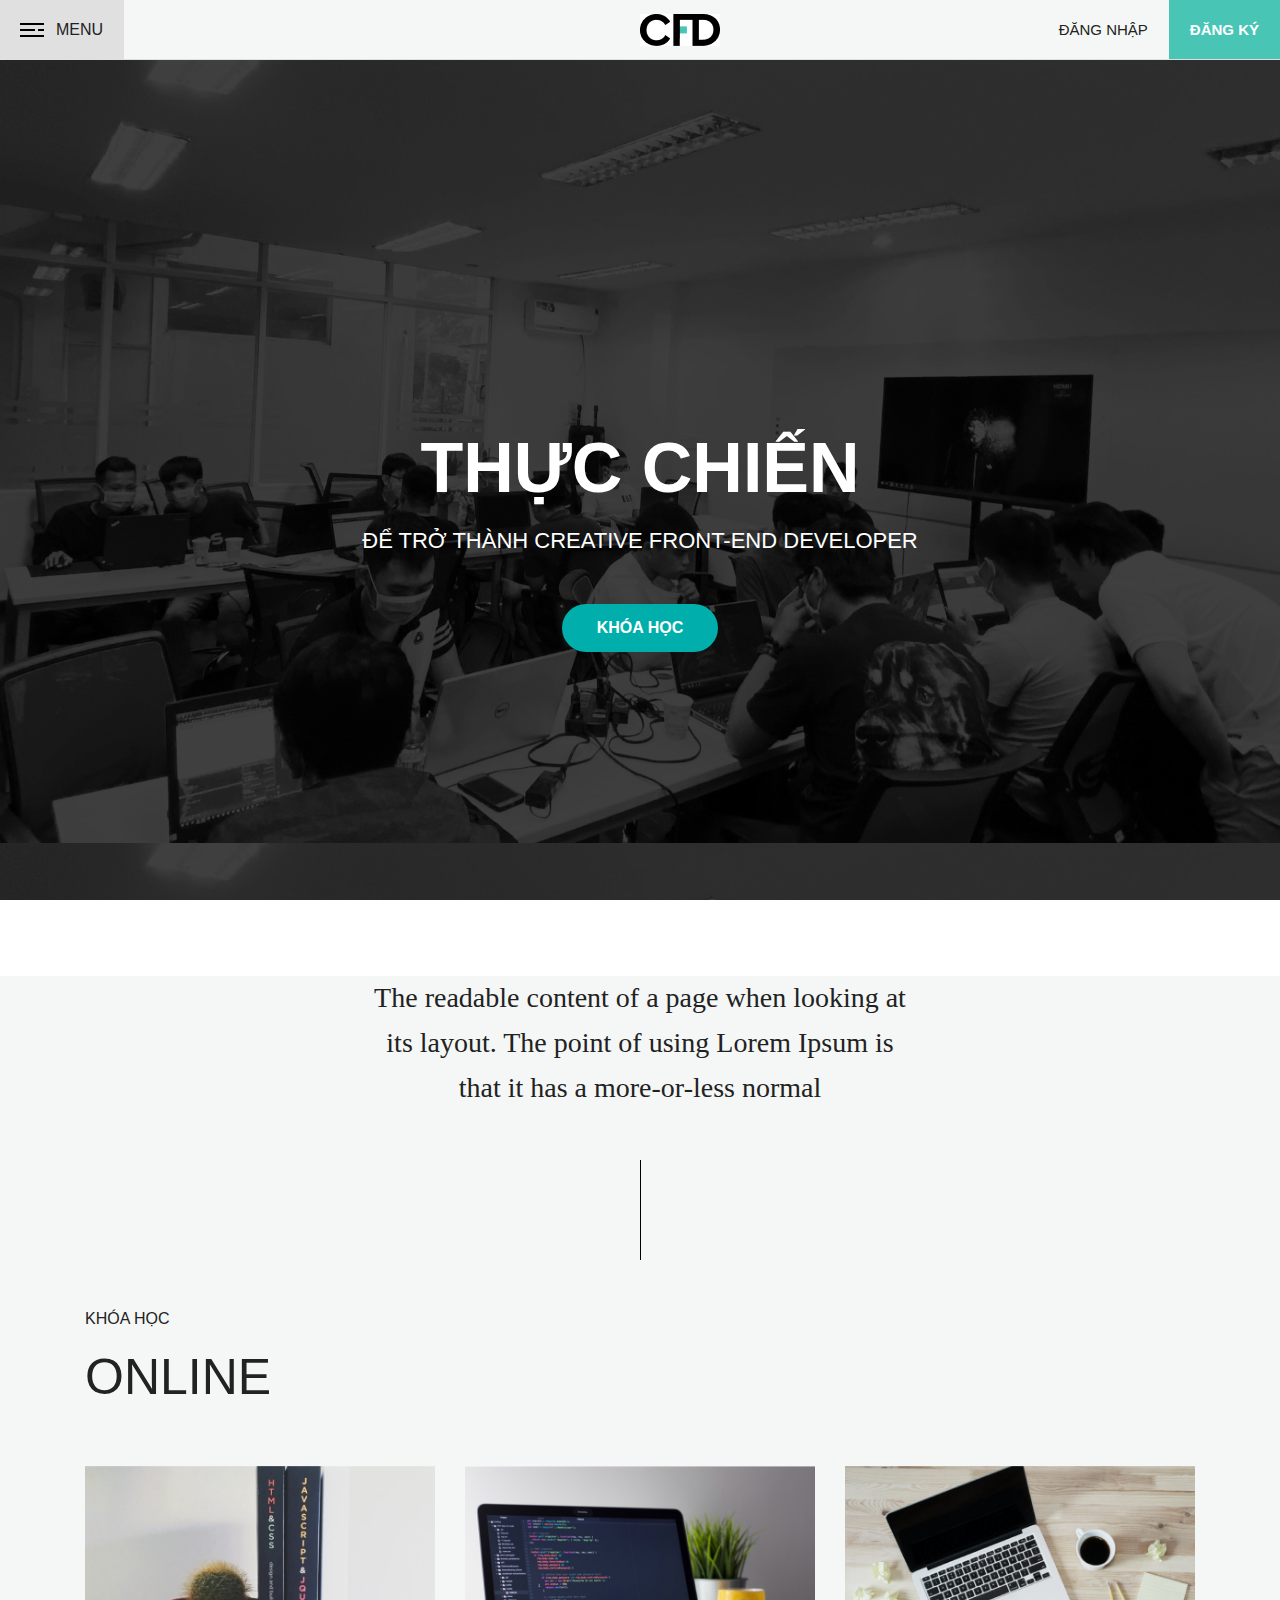
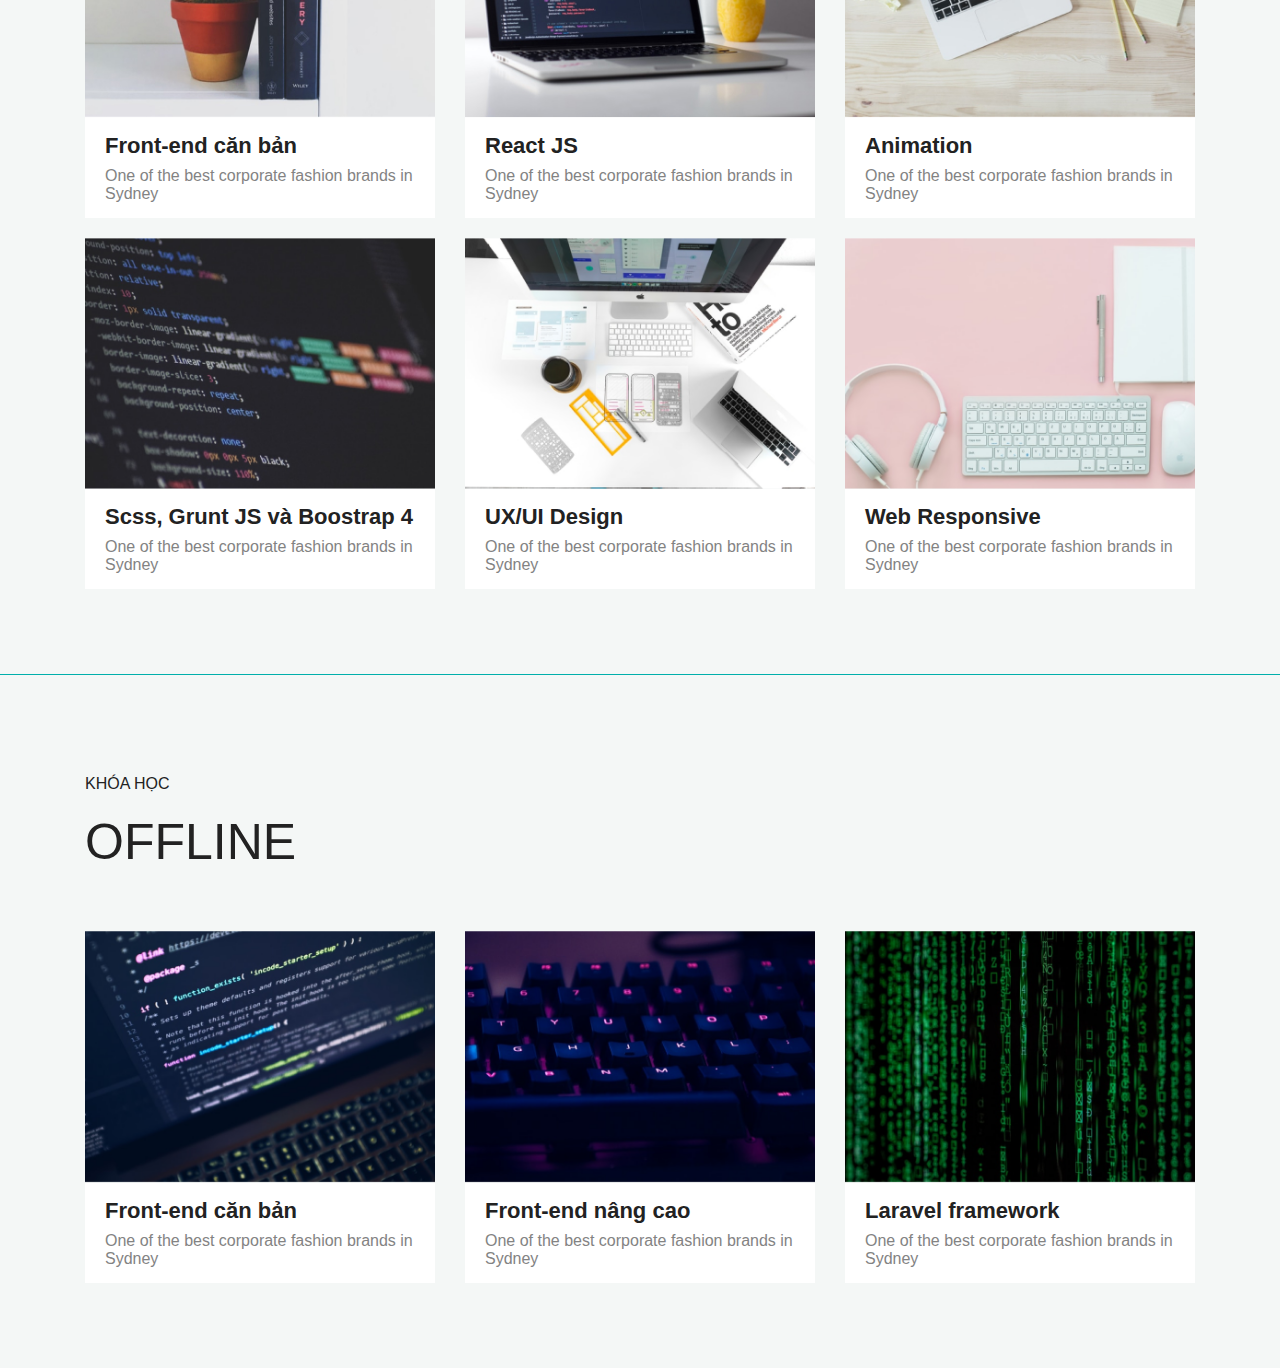
==== commit 7a73e8a4: "add courses" ====
--- a/index.html
+++ b/index.html
@@ -44,48 +44,64 @@
             </div>
         </div>
         <div class="courses">
-            <div class="container">
-                <div class="online">
+            <div class="online">
+                <div class="container">
                     <p>khóa học</p>
                     <h3>ONLINE</h3>
                     <div class="row">
                         <div class="course col-4">
-                            <img src="img/fe-basic.png" alt="">
+                            <a href="">
+                                <img src="img/course1.jpg" alt="">
+                            </a>
                             <div class="course__content">
                                 <h4>Front-end căn bản</h4>
                                 <p>One of the best corporate fashion brands in Sydney</p>
                             </div>
                         </div>
                         <div class="course col-4">
-                            <img src="img/react.jpg" alt="">
+                            <a href="">
+                                <img src="img/react.jpg" alt="">
+                            </a>
                             <div class="course__content">
                                 <h4>React JS</h4>
                                 <p>One of the best corporate fashion brands in Sydney</p>
                             </div>
                         </div>
                         <div class="course col-4">
-                            <img src="img/animation.jpg" alt="">
+                            <a href="">
+
+                                <img src="img/animation.jpg" alt="">
+                            </a>
                             <div class="course__content">
                                 <h4>Animation</h4>
                                 <p>One of the best corporate fashion brands in Sydney</p>
                             </div>
                         </div>
                         <div class="course col-4">
-                            <img src="img/scss.png" alt="">
+                            <a href="">
+                                <img src="img/scss.png" alt="">
+
+                            </a>
                             <div class="course__content">
                                 <h4>Scss, Grunt JS và Boostrap 4</h4>
                                 <p>One of the best corporate fashion brands in Sydney</p>
                             </div>
                         </div>
                         <div class="course col-4">
-                            <img src="img/ui-ux.png" alt="">
+                            <a href="">
+                                <img src="img/ui-ux.png" alt="">
+
+                            </a>
                             <div class="course__content">
                                 <h4>UX/UI Design</h4>
                                 <p>One of the best corporate fashion brands in Sydney</p>
                             </div>
                         </div>
                         <div class="course col-4">
-                            <img src="img/responsive.png" alt="">
+                            <a href="">
+
+                                <img src="img/responsive.png" alt="">
+                            </a>
                             <div class="course__content">
                                 <h4>Web Responsive</h4>
                                 <p>One of the best corporate fashion brands in Sydney</p>
@@ -94,6 +110,42 @@
                     </div>
                 </div>
             </div>
+            <div class="offline">
+                <div class="container">
+                    <p>khóa học</p>
+                    <h3>OFFLINE</h3>
+                    <div class="row">
+                        <div class="course col-4">
+                            <a href="">
+                                <img src="img/fe-basic.png" alt="">
+                            </a>
+                            <div class="course__content">
+                                <h4>Front-end căn bản</h4>
+                                <p>One of the best corporate fashion brands in Sydney</p>
+                            </div>
+                        </div>
+                        <div class="course col-4">
+                            <a href="">
+                                <img src="img/fe-advance.png" alt="">
+                            </a>
+                            <div class="course__content">
+                                <h4>Front-end nâng cao</h4>
+                                <p>One of the best corporate fashion brands in Sydney</p>
+                            </div>
+                        </div>
+                        <div class="course col-4">
+                            <a href="">
+                                <img src="img/laravel.png" alt="">
+                            </a>
+                            <div class="course__content">
+                                <h4>Laravel framework</h4>
+                                <p>One of the best corporate fashion brands in Sydney</p>
+                            </div>
+                        </div>
+                    </div>
+                </div>
+            </div>
+        </div>
         </div>
 
 
--- a/dest/style.min.css
+++ b/dest/style.min.css
@@ -3,5 +3,5 @@
  * Copyright 2011-2018 The Bootstrap Authors
  * Copyright 2011-2018 Twitter, Inc.
  * Licensed under MIT (https://github.com/twbs/bootstrap/blob/master/LICENSE)
- */@-ms-viewport{width:device-width}html{box-sizing:border-box;-ms-overflow-style:scrollbar}*,*::before,*::after{box-sizing:inherit}.container{width:100%;padding-right:15px;padding-left:15px;margin-right:auto;margin-left:auto}@media (min-width: 576px){.container{max-width:540px}}@media (min-width: 768px){.container{max-width:720px}}@media (min-width: 992px){.container{max-width:960px}}@media (min-width: 1200px){.container{max-width:1140px}}.container-fluid{width:100%;padding-right:15px;padding-left:15px;margin-right:auto;margin-left:auto}.row{display:-webkit-box;display:-ms-flexbox;display:flex;-ms-flex-wrap:wrap;flex-wrap:wrap;margin-right:-15px;margin-left:-15px}.no-gutters{margin-right:0;margin-left:0}.no-gutters>.col,.no-gutters>[class*="col-"]{padding-right:0;padding-left:0}.col-1,.col-2,.col-3,.col-4,.col-5,.col-6,.col-7,.col-8,.col-9,.col-10,.col-11,.col-12,.col,.col-auto,.col-sm-1,.col-sm-2,.col-sm-3,.col-sm-4,.col-sm-5,.col-sm-6,.col-sm-7,.col-sm-8,.col-sm-9,.col-sm-10,.col-sm-11,.col-sm-12,.col-sm,.col-sm-auto,.col-md-1,.col-md-2,.col-md-3,.col-md-4,.col-md-5,.col-md-6,.col-md-7,.col-md-8,.col-md-9,.col-md-10,.col-md-11,.col-md-12,.col-md,.col-md-auto,.col-lg-1,.col-lg-2,.col-lg-3,.col-lg-4,.col-lg-5,.col-lg-6,.col-lg-7,.col-lg-8,.col-lg-9,.col-lg-10,.col-lg-11,.col-lg-12,.col-lg,.col-lg-auto,.col-xl-1,.col-xl-2,.col-xl-3,.col-xl-4,.col-xl-5,.col-xl-6,.col-xl-7,.col-xl-8,.col-xl-9,.col-xl-10,.col-xl-11,.col-xl-12,.col-xl,.col-xl-auto{position:relative;width:100%;min-height:1px;padding-right:15px;padding-left:15px}.col{-ms-flex-preferred-size:0;flex-basis:0;-webkit-box-flex:1;-ms-flex-positive:1;flex-grow:1;max-width:100%}.col-auto{-webkit-box-flex:0;-ms-flex:0 0 auto;flex:0 0 auto;width:auto;max-width:none}.col-1{-webkit-box-flex:0;-ms-flex:0 0 8.333333%;flex:0 0 8.333333%;max-width:8.333333%}.col-2{-webkit-box-flex:0;-ms-flex:0 0 16.666667%;flex:0 0 16.666667%;max-width:16.666667%}.col-3{-webkit-box-flex:0;-ms-flex:0 0 25%;flex:0 0 25%;max-width:25%}.col-4{-webkit-box-flex:0;-ms-flex:0 0 33.333333%;flex:0 0 33.333333%;max-width:33.333333%}.col-5{-webkit-box-flex:0;-ms-flex:0 0 41.666667%;flex:0 0 41.666667%;max-width:41.666667%}.col-6{-webkit-box-flex:0;-ms-flex:0 0 50%;flex:0 0 50%;max-width:50%}.col-7{-webkit-box-flex:0;-ms-flex:0 0 58.333333%;flex:0 0 58.333333%;max-width:58.333333%}.col-8{-webkit-box-flex:0;-ms-flex:0 0 66.666667%;flex:0 0 66.666667%;max-width:66.666667%}.col-9{-webkit-box-flex:0;-ms-flex:0 0 75%;flex:0 0 75%;max-width:75%}.col-10{-webkit-box-flex:0;-ms-flex:0 0 83.333333%;flex:0 0 83.333333%;max-width:83.333333%}.col-11{-webkit-box-flex:0;-ms-flex:0 0 91.666667%;flex:0 0 91.666667%;max-width:91.666667%}.col-12{-webkit-box-flex:0;-ms-flex:0 0 100%;flex:0 0 100%;max-width:100%}.order-first{-webkit-box-ordinal-group:0;-ms-flex-order:-1;order:-1}.order-last{-webkit-box-ordinal-group:14;-ms-flex-order:13;order:13}.order-0{-webkit-box-ordinal-group:1;-ms-flex-order:0;order:0}.order-1{-webkit-box-ordinal-group:2;-ms-flex-order:1;order:1}.order-2{-webkit-box-ordinal-group:3;-ms-flex-order:2;order:2}.order-3{-webkit-box-ordinal-group:4;-ms-flex-order:3;order:3}.order-4{-webkit-box-ordinal-group:5;-ms-flex-order:4;order:4}.order-5{-webkit-box-ordinal-group:6;-ms-flex-order:5;order:5}.order-6{-webkit-box-ordinal-group:7;-ms-flex-order:6;order:6}.order-7{-webkit-box-ordinal-group:8;-ms-flex-order:7;order:7}.order-8{-webkit-box-ordinal-group:9;-ms-flex-order:8;order:8}.order-9{-webkit-box-ordinal-group:10;-ms-flex-order:9;order:9}.order-10{-webkit-box-ordinal-group:11;-ms-flex-order:10;order:10}.order-11{-webkit-box-ordinal-group:12;-ms-flex-order:11;order:11}.order-12{-webkit-box-ordinal-group:13;-ms-flex-order:12;order:12}.offset-1{margin-left:8.333333%}.offset-2{margin-left:16.666667%}.offset-3{margin-left:25%}.offset-4{margin-left:33.333333%}.offset-5{margin-left:41.666667%}.offset-6{margin-left:50%}.offset-7{margin-left:58.333333%}.offset-8{margin-left:66.666667%}.offset-9{margin-left:75%}.offset-10{margin-left:83.333333%}.offset-11{margin-left:91.666667%}@media (min-width: 576px){.col-sm{-ms-flex-preferred-size:0;flex-basis:0;-webkit-box-flex:1;-ms-flex-positive:1;flex-grow:1;max-width:100%}.col-sm-auto{-webkit-box-flex:0;-ms-flex:0 0 auto;flex:0 0 auto;width:auto;max-width:none}.col-sm-1{-webkit-box-flex:0;-ms-flex:0 0 8.333333%;flex:0 0 8.333333%;max-width:8.333333%}.col-sm-2{-webkit-box-flex:0;-ms-flex:0 0 16.666667%;flex:0 0 16.666667%;max-width:16.666667%}.col-sm-3{-webkit-box-flex:0;-ms-flex:0 0 25%;flex:0 0 25%;max-width:25%}.col-sm-4{-webkit-box-flex:0;-ms-flex:0 0 33.333333%;flex:0 0 33.333333%;max-width:33.333333%}.col-sm-5{-webkit-box-flex:0;-ms-flex:0 0 41.666667%;flex:0 0 41.666667%;max-width:41.666667%}.col-sm-6{-webkit-box-flex:0;-ms-flex:0 0 50%;flex:0 0 50%;max-width:50%}.col-sm-7{-webkit-box-flex:0;-ms-flex:0 0 58.333333%;flex:0 0 58.333333%;max-width:58.333333%}.col-sm-8{-webkit-box-flex:0;-ms-flex:0 0 66.666667%;flex:0 0 66.666667%;max-width:66.666667%}.col-sm-9{-webkit-box-flex:0;-ms-flex:0 0 75%;flex:0 0 75%;max-width:75%}.col-sm-10{-webkit-box-flex:0;-ms-flex:0 0 83.333333%;flex:0 0 83.333333%;max-width:83.333333%}.col-sm-11{-webkit-box-flex:0;-ms-flex:0 0 91.666667%;flex:0 0 91.666667%;max-width:91.666667%}.col-sm-12{-webkit-box-flex:0;-ms-flex:0 0 100%;flex:0 0 100%;max-width:100%}.order-sm-first{-webkit-box-ordinal-group:0;-ms-flex-order:-1;order:-1}.order-sm-last{-webkit-box-ordinal-group:14;-ms-flex-order:13;order:13}.order-sm-0{-webkit-box-ordinal-group:1;-ms-flex-order:0;order:0}.order-sm-1{-webkit-box-ordinal-group:2;-ms-flex-order:1;order:1}.order-sm-2{-webkit-box-ordinal-group:3;-ms-flex-order:2;order:2}.order-sm-3{-webkit-box-ordinal-group:4;-ms-flex-order:3;order:3}.order-sm-4{-webkit-box-ordinal-group:5;-ms-flex-order:4;order:4}.order-sm-5{-webkit-box-ordinal-group:6;-ms-flex-order:5;order:5}.order-sm-6{-webkit-box-ordinal-group:7;-ms-flex-order:6;order:6}.order-sm-7{-webkit-box-ordinal-group:8;-ms-flex-order:7;order:7}.order-sm-8{-webkit-box-ordinal-group:9;-ms-flex-order:8;order:8}.order-sm-9{-webkit-box-ordinal-group:10;-ms-flex-order:9;order:9}.order-sm-10{-webkit-box-ordinal-group:11;-ms-flex-order:10;order:10}.order-sm-11{-webkit-box-ordinal-group:12;-ms-flex-order:11;order:11}.order-sm-12{-webkit-box-ordinal-group:13;-ms-flex-order:12;order:12}.offset-sm-0{margin-left:0}.offset-sm-1{margin-left:8.333333%}.offset-sm-2{margin-left:16.666667%}.offset-sm-3{margin-left:25%}.offset-sm-4{margin-left:33.333333%}.offset-sm-5{margin-left:41.666667%}.offset-sm-6{margin-left:50%}.offset-sm-7{margin-left:58.333333%}.offset-sm-8{margin-left:66.666667%}.offset-sm-9{margin-left:75%}.offset-sm-10{margin-left:83.333333%}.offset-sm-11{margin-left:91.666667%}}@media (min-width: 768px){.col-md{-ms-flex-preferred-size:0;flex-basis:0;-webkit-box-flex:1;-ms-flex-positive:1;flex-grow:1;max-width:100%}.col-md-auto{-webkit-box-flex:0;-ms-flex:0 0 auto;flex:0 0 auto;width:auto;max-width:none}.col-md-1{-webkit-box-flex:0;-ms-flex:0 0 8.333333%;flex:0 0 8.333333%;max-width:8.333333%}.col-md-2{-webkit-box-flex:0;-ms-flex:0 0 16.666667%;flex:0 0 16.666667%;max-width:16.666667%}.col-md-3{-webkit-box-flex:0;-ms-flex:0 0 25%;flex:0 0 25%;max-width:25%}.col-md-4{-webkit-box-flex:0;-ms-flex:0 0 33.333333%;flex:0 0 33.333333%;max-width:33.333333%}.col-md-5{-webkit-box-flex:0;-ms-flex:0 0 41.666667%;flex:0 0 41.666667%;max-width:41.666667%}.col-md-6{-webkit-box-flex:0;-ms-flex:0 0 50%;flex:0 0 50%;max-width:50%}.col-md-7{-webkit-box-flex:0;-ms-flex:0 0 58.333333%;flex:0 0 58.333333%;max-width:58.333333%}.col-md-8{-webkit-box-flex:0;-ms-flex:0 0 66.666667%;flex:0 0 66.666667%;max-width:66.666667%}.col-md-9{-webkit-box-flex:0;-ms-flex:0 0 75%;flex:0 0 75%;max-width:75%}.col-md-10{-webkit-box-flex:0;-ms-flex:0 0 83.333333%;flex:0 0 83.333333%;max-width:83.333333%}.col-md-11{-webkit-box-flex:0;-ms-flex:0 0 91.666667%;flex:0 0 91.666667%;max-width:91.666667%}.col-md-12{-webkit-box-flex:0;-ms-flex:0 0 100%;flex:0 0 100%;max-width:100%}.order-md-first{-webkit-box-ordinal-group:0;-ms-flex-order:-1;order:-1}.order-md-last{-webkit-box-ordinal-group:14;-ms-flex-order:13;order:13}.order-md-0{-webkit-box-ordinal-group:1;-ms-flex-order:0;order:0}.order-md-1{-webkit-box-ordinal-group:2;-ms-flex-order:1;order:1}.order-md-2{-webkit-box-ordinal-group:3;-ms-flex-order:2;order:2}.order-md-3{-webkit-box-ordinal-group:4;-ms-flex-order:3;order:3}.order-md-4{-webkit-box-ordinal-group:5;-ms-flex-order:4;order:4}.order-md-5{-webkit-box-ordinal-group:6;-ms-flex-order:5;order:5}.order-md-6{-webkit-box-ordinal-group:7;-ms-flex-order:6;order:6}.order-md-7{-webkit-box-ordinal-group:8;-ms-flex-order:7;order:7}.order-md-8{-webkit-box-ordinal-group:9;-ms-flex-order:8;order:8}.order-md-9{-webkit-box-ordinal-group:10;-ms-flex-order:9;order:9}.order-md-10{-webkit-box-ordinal-group:11;-ms-flex-order:10;order:10}.order-md-11{-webkit-box-ordinal-group:12;-ms-flex-order:11;order:11}.order-md-12{-webkit-box-ordinal-group:13;-ms-flex-order:12;order:12}.offset-md-0{margin-left:0}.offset-md-1{margin-left:8.333333%}.offset-md-2{margin-left:16.666667%}.offset-md-3{margin-left:25%}.offset-md-4{margin-left:33.333333%}.offset-md-5{margin-left:41.666667%}.offset-md-6{margin-left:50%}.offset-md-7{margin-left:58.333333%}.offset-md-8{margin-left:66.666667%}.offset-md-9{margin-left:75%}.offset-md-10{margin-left:83.333333%}.offset-md-11{margin-left:91.666667%}}@media (min-width: 992px){.col-lg{-ms-flex-preferred-size:0;flex-basis:0;-webkit-box-flex:1;-ms-flex-positive:1;flex-grow:1;max-width:100%}.col-lg-auto{-webkit-box-flex:0;-ms-flex:0 0 auto;flex:0 0 auto;width:auto;max-width:none}.col-lg-1{-webkit-box-flex:0;-ms-flex:0 0 8.333333%;flex:0 0 8.333333%;max-width:8.333333%}.col-lg-2{-webkit-box-flex:0;-ms-flex:0 0 16.666667%;flex:0 0 16.666667%;max-width:16.666667%}.col-lg-3{-webkit-box-flex:0;-ms-flex:0 0 25%;flex:0 0 25%;max-width:25%}.col-lg-4{-webkit-box-flex:0;-ms-flex:0 0 33.333333%;flex:0 0 33.333333%;max-width:33.333333%}.col-lg-5{-webkit-box-flex:0;-ms-flex:0 0 41.666667%;flex:0 0 41.666667%;max-width:41.666667%}.col-lg-6{-webkit-box-flex:0;-ms-flex:0 0 50%;flex:0 0 50%;max-width:50%}.col-lg-7{-webkit-box-flex:0;-ms-flex:0 0 58.333333%;flex:0 0 58.333333%;max-width:58.333333%}.col-lg-8{-webkit-box-flex:0;-ms-flex:0 0 66.666667%;flex:0 0 66.666667%;max-width:66.666667%}.col-lg-9{-webkit-box-flex:0;-ms-flex:0 0 75%;flex:0 0 75%;max-width:75%}.col-lg-10{-webkit-box-flex:0;-ms-flex:0 0 83.333333%;flex:0 0 83.333333%;max-width:83.333333%}.col-lg-11{-webkit-box-flex:0;-ms-flex:0 0 91.666667%;flex:0 0 91.666667%;max-width:91.666667%}.col-lg-12{-webkit-box-flex:0;-ms-flex:0 0 100%;flex:0 0 100%;max-width:100%}.order-lg-first{-webkit-box-ordinal-group:0;-ms-flex-order:-1;order:-1}.order-lg-last{-webkit-box-ordinal-group:14;-ms-flex-order:13;order:13}.order-lg-0{-webkit-box-ordinal-group:1;-ms-flex-order:0;order:0}.order-lg-1{-webkit-box-ordinal-group:2;-ms-flex-order:1;order:1}.order-lg-2{-webkit-box-ordinal-group:3;-ms-flex-order:2;order:2}.order-lg-3{-webkit-box-ordinal-group:4;-ms-flex-order:3;order:3}.order-lg-4{-webkit-box-ordinal-group:5;-ms-flex-order:4;order:4}.order-lg-5{-webkit-box-ordinal-group:6;-ms-flex-order:5;order:5}.order-lg-6{-webkit-box-ordinal-group:7;-ms-flex-order:6;order:6}.order-lg-7{-webkit-box-ordinal-group:8;-ms-flex-order:7;order:7}.order-lg-8{-webkit-box-ordinal-group:9;-ms-flex-order:8;order:8}.order-lg-9{-webkit-box-ordinal-group:10;-ms-flex-order:9;order:9}.order-lg-10{-webkit-box-ordinal-group:11;-ms-flex-order:10;order:10}.order-lg-11{-webkit-box-ordinal-group:12;-ms-flex-order:11;order:11}.order-lg-12{-webkit-box-ordinal-group:13;-ms-flex-order:12;order:12}.offset-lg-0{margin-left:0}.offset-lg-1{margin-left:8.333333%}.offset-lg-2{margin-left:16.666667%}.offset-lg-3{margin-left:25%}.offset-lg-4{margin-left:33.333333%}.offset-lg-5{margin-left:41.666667%}.offset-lg-6{margin-left:50%}.offset-lg-7{margin-left:58.333333%}.offset-lg-8{margin-left:66.666667%}.offset-lg-9{margin-left:75%}.offset-lg-10{margin-left:83.333333%}.offset-lg-11{margin-left:91.666667%}}@media (min-width: 1200px){.col-xl{-ms-flex-preferred-size:0;flex-basis:0;-webkit-box-flex:1;-ms-flex-positive:1;flex-grow:1;max-width:100%}.col-xl-auto{-webkit-box-flex:0;-ms-flex:0 0 auto;flex:0 0 auto;width:auto;max-width:none}.col-xl-1{-webkit-box-flex:0;-ms-flex:0 0 8.333333%;flex:0 0 8.333333%;max-width:8.333333%}.col-xl-2{-webkit-box-flex:0;-ms-flex:0 0 16.666667%;flex:0 0 16.666667%;max-width:16.666667%}.col-xl-3{-webkit-box-flex:0;-ms-flex:0 0 25%;flex:0 0 25%;max-width:25%}.col-xl-4{-webkit-box-flex:0;-ms-flex:0 0 33.333333%;flex:0 0 33.333333%;max-width:33.333333%}.col-xl-5{-webkit-box-flex:0;-ms-flex:0 0 41.666667%;flex:0 0 41.666667%;max-width:41.666667%}.col-xl-6{-webkit-box-flex:0;-ms-flex:0 0 50%;flex:0 0 50%;max-width:50%}.col-xl-7{-webkit-box-flex:0;-ms-flex:0 0 58.333333%;flex:0 0 58.333333%;max-width:58.333333%}.col-xl-8{-webkit-box-flex:0;-ms-flex:0 0 66.666667%;flex:0 0 66.666667%;max-width:66.666667%}.col-xl-9{-webkit-box-flex:0;-ms-flex:0 0 75%;flex:0 0 75%;max-width:75%}.col-xl-10{-webkit-box-flex:0;-ms-flex:0 0 83.333333%;flex:0 0 83.333333%;max-width:83.333333%}.col-xl-11{-webkit-box-flex:0;-ms-flex:0 0 91.666667%;flex:0 0 91.666667%;max-width:91.666667%}.col-xl-12{-webkit-box-flex:0;-ms-flex:0 0 100%;flex:0 0 100%;max-width:100%}.order-xl-first{-webkit-box-ordinal-group:0;-ms-flex-order:-1;order:-1}.order-xl-last{-webkit-box-ordinal-group:14;-ms-flex-order:13;order:13}.order-xl-0{-webkit-box-ordinal-group:1;-ms-flex-order:0;order:0}.order-xl-1{-webkit-box-ordinal-group:2;-ms-flex-order:1;order:1}.order-xl-2{-webkit-box-ordinal-group:3;-ms-flex-order:2;order:2}.order-xl-3{-webkit-box-ordinal-group:4;-ms-flex-order:3;order:3}.order-xl-4{-webkit-box-ordinal-group:5;-ms-flex-order:4;order:4}.order-xl-5{-webkit-box-ordinal-group:6;-ms-flex-order:5;order:5}.order-xl-6{-webkit-box-ordinal-group:7;-ms-flex-order:6;order:6}.order-xl-7{-webkit-box-ordinal-group:8;-ms-flex-order:7;order:7}.order-xl-8{-webkit-box-ordinal-group:9;-ms-flex-order:8;order:8}.order-xl-9{-webkit-box-ordinal-group:10;-ms-flex-order:9;order:9}.order-xl-10{-webkit-box-ordinal-group:11;-ms-flex-order:10;order:10}.order-xl-11{-webkit-box-ordinal-group:12;-ms-flex-order:11;order:11}.order-xl-12{-webkit-box-ordinal-group:13;-ms-flex-order:12;order:12}.offset-xl-0{margin-left:0}.offset-xl-1{margin-left:8.333333%}.offset-xl-2{margin-left:16.666667%}.offset-xl-3{margin-left:25%}.offset-xl-4{margin-left:33.333333%}.offset-xl-5{margin-left:41.666667%}.offset-xl-6{margin-left:50%}.offset-xl-7{margin-left:58.333333%}.offset-xl-8{margin-left:66.666667%}.offset-xl-9{margin-left:75%}.offset-xl-10{margin-left:83.333333%}.offset-xl-11{margin-left:91.666667%}}.d-none{display:none !important}.d-inline{display:inline !important}.d-inline-block{display:inline-block !important}.d-block{display:block !important}.d-table{display:table !important}.d-table-row{display:table-row !important}.d-table-cell{display:table-cell !important}.d-flex{display:-webkit-box !important;display:-ms-flexbox !important;display:flex !important}.d-inline-flex{display:-webkit-inline-box !important;display:-ms-inline-flexbox !important;display:inline-flex !important}@media (min-width: 576px){.d-sm-none{display:none !important}.d-sm-inline{display:inline !important}.d-sm-inline-block{display:inline-block !important}.d-sm-block{display:block !important}.d-sm-table{display:table !important}.d-sm-table-row{display:table-row !important}.d-sm-table-cell{display:table-cell !important}.d-sm-flex{display:-webkit-box !important;display:-ms-flexbox !important;display:flex !important}.d-sm-inline-flex{display:-webkit-inline-box !important;display:-ms-inline-flexbox !important;display:inline-flex !important}}@media (min-width: 768px){.d-md-none{display:none !important}.d-md-inline{display:inline !important}.d-md-inline-block{display:inline-block !important}.d-md-block{display:block !important}.d-md-table{display:table !important}.d-md-table-row{display:table-row !important}.d-md-table-cell{display:table-cell !important}.d-md-flex{display:-webkit-box !important;display:-ms-flexbox !important;display:flex !important}.d-md-inline-flex{display:-webkit-inline-box !important;display:-ms-inline-flexbox !important;display:inline-flex !important}}@media (min-width: 992px){.d-lg-none{display:none !important}.d-lg-inline{display:inline !important}.d-lg-inline-block{display:inline-block !important}.d-lg-block{display:block !important}.d-lg-table{display:table !important}.d-lg-table-row{display:table-row !important}.d-lg-table-cell{display:table-cell !important}.d-lg-flex{display:-webkit-box !important;display:-ms-flexbox !important;display:flex !important}.d-lg-inline-flex{display:-webkit-inline-box !important;display:-ms-inline-flexbox !important;display:inline-flex !important}}@media (min-width: 1200px){.d-xl-none{display:none !important}.d-xl-inline{display:inline !important}.d-xl-inline-block{display:inline-block !important}.d-xl-block{display:block !important}.d-xl-table{display:table !important}.d-xl-table-row{display:table-row !important}.d-xl-table-cell{display:table-cell !important}.d-xl-flex{display:-webkit-box !important;display:-ms-flexbox !important;display:flex !important}.d-xl-inline-flex{display:-webkit-inline-box !important;display:-ms-inline-flexbox !important;display:inline-flex !important}}@media print{.d-print-none{display:none !important}.d-print-inline{display:inline !important}.d-print-inline-block{display:inline-block !important}.d-print-block{display:block !important}.d-print-table{display:table !important}.d-print-table-row{display:table-row !important}.d-print-table-cell{display:table-cell !important}.d-print-flex{display:-webkit-box !important;display:-ms-flexbox !important;display:flex !important}.d-print-inline-flex{display:-webkit-inline-box !important;display:-ms-inline-flexbox !important;display:inline-flex !important}}.flex-row{-webkit-box-orient:horizontal !important;-webkit-box-direction:normal !important;-ms-flex-direction:row !important;flex-direction:row !important}.flex-column{-webkit-box-orient:vertical !important;-webkit-box-direction:normal !important;-ms-flex-direction:column !important;flex-direction:column !important}.flex-row-reverse{-webkit-box-orient:horizontal !important;-webkit-box-direction:reverse !important;-ms-flex-direction:row-reverse !important;flex-direction:row-reverse !important}.flex-column-reverse{-webkit-box-orient:vertical !important;-webkit-box-direction:reverse !important;-ms-flex-direction:column-reverse !important;flex-direction:column-reverse !important}.flex-wrap{-ms-flex-wrap:wrap !important;flex-wrap:wrap !important}.flex-nowrap{-ms-flex-wrap:nowrap !important;flex-wrap:nowrap !important}.flex-wrap-reverse{-ms-flex-wrap:wrap-reverse !important;flex-wrap:wrap-reverse !important}.justify-content-start{-webkit-box-pack:start !important;-ms-flex-pack:start !important;justify-content:flex-start !important}.justify-content-end{-webkit-box-pack:end !important;-ms-flex-pack:end !important;justify-content:flex-end !important}.justify-content-center{-webkit-box-pack:center !important;-ms-flex-pack:center !important;justify-content:center !important}.justify-content-between{-webkit-box-pack:justify !important;-ms-flex-pack:justify !important;justify-content:space-between !important}.justify-content-around{-ms-flex-pack:distribute !important;justify-content:space-around !important}.align-items-start{-webkit-box-align:start !important;-ms-flex-align:start !important;align-items:flex-start !important}.align-items-end{-webkit-box-align:end !important;-ms-flex-align:end !important;align-items:flex-end !important}.align-items-center{-webkit-box-align:center !important;-ms-flex-align:center !important;align-items:center !important}.align-items-baseline{-webkit-box-align:baseline !important;-ms-flex-align:baseline !important;align-items:baseline !important}.align-items-stretch{-webkit-box-align:stretch !important;-ms-flex-align:stretch !important;align-items:stretch !important}.align-content-start{-ms-flex-line-pack:start !important;align-content:flex-start !important}.align-content-end{-ms-flex-line-pack:end !important;align-content:flex-end !important}.align-content-center{-ms-flex-line-pack:center !important;align-content:center !important}.align-content-between{-ms-flex-line-pack:justify !important;align-content:space-between !important}.align-content-around{-ms-flex-line-pack:distribute !important;align-content:space-around !important}.align-content-stretch{-ms-flex-line-pack:stretch !important;align-content:stretch !important}.align-self-auto{-ms-flex-item-align:auto !important;align-self:auto !important}.align-self-start{-ms-flex-item-align:start !important;align-self:flex-start !important}.align-self-end{-ms-flex-item-align:end !important;align-self:flex-end !important}.align-self-center{-ms-flex-item-align:center !important;align-self:center !important}.align-self-baseline{-ms-flex-item-align:baseline !important;align-self:baseline !important}.align-self-stretch{-ms-flex-item-align:stretch !important;align-self:stretch !important}@media (min-width: 576px){.flex-sm-row{-webkit-box-orient:horizontal !important;-webkit-box-direction:normal !important;-ms-flex-direction:row !important;flex-direction:row !important}.flex-sm-column{-webkit-box-orient:vertical !important;-webkit-box-direction:normal !important;-ms-flex-direction:column !important;flex-direction:column !important}.flex-sm-row-reverse{-webkit-box-orient:horizontal !important;-webkit-box-direction:reverse !important;-ms-flex-direction:row-reverse !important;flex-direction:row-reverse !important}.flex-sm-column-reverse{-webkit-box-orient:vertical !important;-webkit-box-direction:reverse !important;-ms-flex-direction:column-reverse !important;flex-direction:column-reverse !important}.flex-sm-wrap{-ms-flex-wrap:wrap !important;flex-wrap:wrap !important}.flex-sm-nowrap{-ms-flex-wrap:nowrap !important;flex-wrap:nowrap !important}.flex-sm-wrap-reverse{-ms-flex-wrap:wrap-reverse !important;flex-wrap:wrap-reverse !important}.justify-content-sm-start{-webkit-box-pack:start !important;-ms-flex-pack:start !important;justify-content:flex-start !important}.justify-content-sm-end{-webkit-box-pack:end !important;-ms-flex-pack:end !important;justify-content:flex-end !important}.justify-content-sm-center{-webkit-box-pack:center !important;-ms-flex-pack:center !important;justify-content:center !important}.justify-content-sm-between{-webkit-box-pack:justify !important;-ms-flex-pack:justify !important;justify-content:space-between !important}.justify-content-sm-around{-ms-flex-pack:distribute !important;justify-content:space-around !important}.align-items-sm-start{-webkit-box-align:start !important;-ms-flex-align:start !important;align-items:flex-start !important}.align-items-sm-end{-webkit-box-align:end !important;-ms-flex-align:end !important;align-items:flex-end !important}.align-items-sm-center{-webkit-box-align:center !important;-ms-flex-align:center !important;align-items:center !important}.align-items-sm-baseline{-webkit-box-align:baseline !important;-ms-flex-align:baseline !important;align-items:baseline !important}.align-items-sm-stretch{-webkit-box-align:stretch !important;-ms-flex-align:stretch !important;align-items:stretch !important}.align-content-sm-start{-ms-flex-line-pack:start !important;align-content:flex-start !important}.align-content-sm-end{-ms-flex-line-pack:end !important;align-content:flex-end !important}.align-content-sm-center{-ms-flex-line-pack:center !important;align-content:center !important}.align-content-sm-between{-ms-flex-line-pack:justify !important;align-content:space-between !important}.align-content-sm-around{-ms-flex-line-pack:distribute !important;align-content:space-around !important}.align-content-sm-stretch{-ms-flex-line-pack:stretch !important;align-content:stretch !important}.align-self-sm-auto{-ms-flex-item-align:auto !important;align-self:auto !important}.align-self-sm-start{-ms-flex-item-align:start !important;align-self:flex-start !important}.align-self-sm-end{-ms-flex-item-align:end !important;align-self:flex-end !important}.align-self-sm-center{-ms-flex-item-align:center !important;align-self:center !important}.align-self-sm-baseline{-ms-flex-item-align:baseline !important;align-self:baseline !important}.align-self-sm-stretch{-ms-flex-item-align:stretch !important;align-self:stretch !important}}@media (min-width: 768px){.flex-md-row{-webkit-box-orient:horizontal !important;-webkit-box-direction:normal !important;-ms-flex-direction:row !important;flex-direction:row !important}.flex-md-column{-webkit-box-orient:vertical !important;-webkit-box-direction:normal !important;-ms-flex-direction:column !important;flex-direction:column !important}.flex-md-row-reverse{-webkit-box-orient:horizontal !important;-webkit-box-direction:reverse !important;-ms-flex-direction:row-reverse !important;flex-direction:row-reverse !important}.flex-md-column-reverse{-webkit-box-orient:vertical !important;-webkit-box-direction:reverse !important;-ms-flex-direction:column-reverse !important;flex-direction:column-reverse !important}.flex-md-wrap{-ms-flex-wrap:wrap !important;flex-wrap:wrap !important}.flex-md-nowrap{-ms-flex-wrap:nowrap !important;flex-wrap:nowrap !important}.flex-md-wrap-reverse{-ms-flex-wrap:wrap-reverse !important;flex-wrap:wrap-reverse !important}.justify-content-md-start{-webkit-box-pack:start !important;-ms-flex-pack:start !important;justify-content:flex-start !important}.justify-content-md-end{-webkit-box-pack:end !important;-ms-flex-pack:end !important;justify-content:flex-end !important}.justify-content-md-center{-webkit-box-pack:center !important;-ms-flex-pack:center !important;justify-content:center !important}.justify-content-md-between{-webkit-box-pack:justify !important;-ms-flex-pack:justify !important;justify-content:space-between !important}.justify-content-md-around{-ms-flex-pack:distribute !important;justify-content:space-around !important}.align-items-md-start{-webkit-box-align:start !important;-ms-flex-align:start !important;align-items:flex-start !important}.align-items-md-end{-webkit-box-align:end !important;-ms-flex-align:end !important;align-items:flex-end !important}.align-items-md-center{-webkit-box-align:center !important;-ms-flex-align:center !important;align-items:center !important}.align-items-md-baseline{-webkit-box-align:baseline !important;-ms-flex-align:baseline !important;align-items:baseline !important}.align-items-md-stretch{-webkit-box-align:stretch !important;-ms-flex-align:stretch !important;align-items:stretch !important}.align-content-md-start{-ms-flex-line-pack:start !important;align-content:flex-start !important}.align-content-md-end{-ms-flex-line-pack:end !important;align-content:flex-end !important}.align-content-md-center{-ms-flex-line-pack:center !important;align-content:center !important}.align-content-md-between{-ms-flex-line-pack:justify !important;align-content:space-between !important}.align-content-md-around{-ms-flex-line-pack:distribute !important;align-content:space-around !important}.align-content-md-stretch{-ms-flex-line-pack:stretch !important;align-content:stretch !important}.align-self-md-auto{-ms-flex-item-align:auto !important;align-self:auto !important}.align-self-md-start{-ms-flex-item-align:start !important;align-self:flex-start !important}.align-self-md-end{-ms-flex-item-align:end !important;align-self:flex-end !important}.align-self-md-center{-ms-flex-item-align:center !important;align-self:center !important}.align-self-md-baseline{-ms-flex-item-align:baseline !important;align-self:baseline !important}.align-self-md-stretch{-ms-flex-item-align:stretch !important;align-self:stretch !important}}@media (min-width: 992px){.flex-lg-row{-webkit-box-orient:horizontal !important;-webkit-box-direction:normal !important;-ms-flex-direction:row !important;flex-direction:row !important}.flex-lg-column{-webkit-box-orient:vertical !important;-webkit-box-direction:normal !important;-ms-flex-direction:column !important;flex-direction:column !important}.flex-lg-row-reverse{-webkit-box-orient:horizontal !important;-webkit-box-direction:reverse !important;-ms-flex-direction:row-reverse !important;flex-direction:row-reverse !important}.flex-lg-column-reverse{-webkit-box-orient:vertical !important;-webkit-box-direction:reverse !important;-ms-flex-direction:column-reverse !important;flex-direction:column-reverse !important}.flex-lg-wrap{-ms-flex-wrap:wrap !important;flex-wrap:wrap !important}.flex-lg-nowrap{-ms-flex-wrap:nowrap !important;flex-wrap:nowrap !important}.flex-lg-wrap-reverse{-ms-flex-wrap:wrap-reverse !important;flex-wrap:wrap-reverse !important}.justify-content-lg-start{-webkit-box-pack:start !important;-ms-flex-pack:start !important;justify-content:flex-start !important}.justify-content-lg-end{-webkit-box-pack:end !important;-ms-flex-pack:end !important;justify-content:flex-end !important}.justify-content-lg-center{-webkit-box-pack:center !important;-ms-flex-pack:center !important;justify-content:center !important}.justify-content-lg-between{-webkit-box-pack:justify !important;-ms-flex-pack:justify !important;justify-content:space-between !important}.justify-content-lg-around{-ms-flex-pack:distribute !important;justify-content:space-around !important}.align-items-lg-start{-webkit-box-align:start !important;-ms-flex-align:start !important;align-items:flex-start !important}.align-items-lg-end{-webkit-box-align:end !important;-ms-flex-align:end !important;align-items:flex-end !important}.align-items-lg-center{-webkit-box-align:center !important;-ms-flex-align:center !important;align-items:center !important}.align-items-lg-baseline{-webkit-box-align:baseline !important;-ms-flex-align:baseline !important;align-items:baseline !important}.align-items-lg-stretch{-webkit-box-align:stretch !important;-ms-flex-align:stretch !important;align-items:stretch !important}.align-content-lg-start{-ms-flex-line-pack:start !important;align-content:flex-start !important}.align-content-lg-end{-ms-flex-line-pack:end !important;align-content:flex-end !important}.align-content-lg-center{-ms-flex-line-pack:center !important;align-content:center !important}.align-content-lg-between{-ms-flex-line-pack:justify !important;align-content:space-between !important}.align-content-lg-around{-ms-flex-line-pack:distribute !important;align-content:space-around !important}.align-content-lg-stretch{-ms-flex-line-pack:stretch !important;align-content:stretch !important}.align-self-lg-auto{-ms-flex-item-align:auto !important;align-self:auto !important}.align-self-lg-start{-ms-flex-item-align:start !important;align-self:flex-start !important}.align-self-lg-end{-ms-flex-item-align:end !important;align-self:flex-end !important}.align-self-lg-center{-ms-flex-item-align:center !important;align-self:center !important}.align-self-lg-baseline{-ms-flex-item-align:baseline !important;align-self:baseline !important}.align-self-lg-stretch{-ms-flex-item-align:stretch !important;align-self:stretch !important}}@media (min-width: 1200px){.flex-xl-row{-webkit-box-orient:horizontal !important;-webkit-box-direction:normal !important;-ms-flex-direction:row !important;flex-direction:row !important}.flex-xl-column{-webkit-box-orient:vertical !important;-webkit-box-direction:normal !important;-ms-flex-direction:column !important;flex-direction:column !important}.flex-xl-row-reverse{-webkit-box-orient:horizontal !important;-webkit-box-direction:reverse !important;-ms-flex-direction:row-reverse !important;flex-direction:row-reverse !important}.flex-xl-column-reverse{-webkit-box-orient:vertical !important;-webkit-box-direction:reverse !important;-ms-flex-direction:column-reverse !important;flex-direction:column-reverse !important}.flex-xl-wrap{-ms-flex-wrap:wrap !important;flex-wrap:wrap !important}.flex-xl-nowrap{-ms-flex-wrap:nowrap !important;flex-wrap:nowrap !important}.flex-xl-wrap-reverse{-ms-flex-wrap:wrap-reverse !important;flex-wrap:wrap-reverse !important}.justify-content-xl-start{-webkit-box-pack:start !important;-ms-flex-pack:start !important;justify-content:flex-start !important}.justify-content-xl-end{-webkit-box-pack:end !important;-ms-flex-pack:end !important;justify-content:flex-end !important}.justify-content-xl-center{-webkit-box-pack:center !important;-ms-flex-pack:center !important;justify-content:center !important}.justify-content-xl-between{-webkit-box-pack:justify !important;-ms-flex-pack:justify !important;justify-content:space-between !important}.justify-content-xl-around{-ms-flex-pack:distribute !important;justify-content:space-around !important}.align-items-xl-start{-webkit-box-align:start !important;-ms-flex-align:start !important;align-items:flex-start !important}.align-items-xl-end{-webkit-box-align:end !important;-ms-flex-align:end !important;align-items:flex-end !important}.align-items-xl-center{-webkit-box-align:center !important;-ms-flex-align:center !important;align-items:center !important}.align-items-xl-baseline{-webkit-box-align:baseline !important;-ms-flex-align:baseline !important;align-items:baseline !important}.align-items-xl-stretch{-webkit-box-align:stretch !important;-ms-flex-align:stretch !important;align-items:stretch !important}.align-content-xl-start{-ms-flex-line-pack:start !important;align-content:flex-start !important}.align-content-xl-end{-ms-flex-line-pack:end !important;align-content:flex-end !important}.align-content-xl-center{-ms-flex-line-pack:center !important;align-content:center !important}.align-content-xl-between{-ms-flex-line-pack:justify !important;align-content:space-between !important}.align-content-xl-around{-ms-flex-line-pack:distribute !important;align-content:space-around !important}.align-content-xl-stretch{-ms-flex-line-pack:stretch !important;align-content:stretch !important}.align-self-xl-auto{-ms-flex-item-align:auto !important;align-self:auto !important}.align-self-xl-start{-ms-flex-item-align:start !important;align-self:flex-start !important}.align-self-xl-end{-ms-flex-item-align:end !important;align-self:flex-end !important}.align-self-xl-center{-ms-flex-item-align:center !important;align-self:center !important}.align-self-xl-baseline{-ms-flex-item-align:baseline !important;align-self:baseline !important}.align-self-xl-stretch{-ms-flex-item-align:stretch !important;align-self:stretch !important}}header{position:fixed;top:0;width:100%;z-index:3}header .navbar{height:60px;width:100%;background:#F4F7F6;display:flex;position:relative;justify-content:space-between;border-bottom:1px solid #E0E0E0}header .navbar .menu{cursor:pointer;display:flex;height:100%;align-items:center;padding:0 20px;transition:0.3s;border-right:1px solid #E0E0E0}header .navbar .menu img{padding-right:12px}header .navbar .menu span{font-size:16px;font-family:Arial, "Helvetica Neue", Helvetica, sans-serif}header .navbar .menu:hover{background:#E0E0E0;transition:0.3s}header .navbar .logo{position:absolute;left:50%;height:100%;display:flex;align-items:center}header .navbar .logo img{width:80px}header .navbar .login{display:flex}header .navbar .login a:first-child{font-size:15px;font-family:Arial, Helvetica, sans-serif;text-transform:uppercase;align-items:center;display:flex;padding:0 21px;transition:0.3s;opacity:1}header .navbar .login a:first-child:hover{opacity:0.5;transition:0.3s}header .navbar .login a:last-child{font-size:15px;font-weight:bold;font-family:Arial, Helvetica, sans-serif;text-transform:uppercase;align-items:center;display:flex;padding:0 21px;color:#fff;background:#49C5B6;transition:0.3s}header .navbar .login a:last-child:hover{background:#00827F;transition:0.3s}*{box-sizing:border-box;margin:0;padding:0}.banner{width:100%;height:100vh;margin-bottom:76px;position:relative}.banner .content{position:absolute;height:120%;width:100%;display:flex;flex-direction:column;justify-content:center;align-items:center}.banner .content h1{font-size:70px;font-family:Arial, Helvetica, sans-serif;font-weight:bold;text-transform:uppercase;color:#fff;padding-bottom:20px}.banner .content p{font-size:22px;color:#fff;text-transform:uppercase;font-family:Arial, "Helvetica Neue", Helvetica, sans-serif;padding-bottom:50px}.banner .content a{padding:15px 35px;font-size:16px;font-weight:bold;text-transform:uppercase;font-family:Arial, "Helvetica Neue", Helvetica, sans-serif;color:#fff;background:#00AFAB;border-radius:30px;transition:0.3s}.banner .content a:hover{background:#008683;transition:0.3s}.description{position:relative;padding-bottom:150px;display:flex;flex-direction:column;justify-content:center;background:#F4F7F6}.description p{font-size:28px;line-height:1.6;width:50%;margin:0 auto;text-align:center}.description::before{content:"";position:absolute;background:#000;height:100px;width:1px;bottom:0;left:50%}.courses{padding-top:50px;background:#F4F7F6}.courses img{cursor:pointer}.courses .online{display:flex;flex-direction:column;justify-content:center;align-items:center}.courses .online p:first-child{font-size:16px;text-transform:uppercase;font-family:Arial, "Helvetica Neue", Helvetica, sans-serif;padding-bottom:20px}.courses .online h3{font-size:50px;font-family:Arial, "Helvetica Neue", Helvetica, sans-serif;padding-bottom:50px}.courses .online .course{padding:10px 15px}.courses .online .course__content{padding:15px 20px;background:#fff}.courses .online .course__content h4{font-size:22px;font-family:Arial, "Helvetica Neue", Helvetica, sans-serif;font-weight:bold;padding-bottom:8px}.courses .online .course__content p{font-size:16px;font-family:Arial, "Helvetica Neue", Helvetica, sans-serif}
+ */@-ms-viewport{width:device-width}html{box-sizing:border-box;-ms-overflow-style:scrollbar}*,*::before,*::after{box-sizing:inherit}.container{width:100%;padding-right:15px;padding-left:15px;margin-right:auto;margin-left:auto}@media (min-width: 576px){.container{max-width:540px}}@media (min-width: 768px){.container{max-width:720px}}@media (min-width: 992px){.container{max-width:960px}}@media (min-width: 1200px){.container{max-width:1140px}}.container-fluid{width:100%;padding-right:15px;padding-left:15px;margin-right:auto;margin-left:auto}.row{display:-webkit-box;display:-ms-flexbox;display:flex;-ms-flex-wrap:wrap;flex-wrap:wrap;margin-right:-15px;margin-left:-15px}.no-gutters{margin-right:0;margin-left:0}.no-gutters>.col,.no-gutters>[class*="col-"]{padding-right:0;padding-left:0}.col-1,.col-2,.col-3,.col-4,.col-5,.col-6,.col-7,.col-8,.col-9,.col-10,.col-11,.col-12,.col,.col-auto,.col-sm-1,.col-sm-2,.col-sm-3,.col-sm-4,.col-sm-5,.col-sm-6,.col-sm-7,.col-sm-8,.col-sm-9,.col-sm-10,.col-sm-11,.col-sm-12,.col-sm,.col-sm-auto,.col-md-1,.col-md-2,.col-md-3,.col-md-4,.col-md-5,.col-md-6,.col-md-7,.col-md-8,.col-md-9,.col-md-10,.col-md-11,.col-md-12,.col-md,.col-md-auto,.col-lg-1,.col-lg-2,.col-lg-3,.col-lg-4,.col-lg-5,.col-lg-6,.col-lg-7,.col-lg-8,.col-lg-9,.col-lg-10,.col-lg-11,.col-lg-12,.col-lg,.col-lg-auto,.col-xl-1,.col-xl-2,.col-xl-3,.col-xl-4,.col-xl-5,.col-xl-6,.col-xl-7,.col-xl-8,.col-xl-9,.col-xl-10,.col-xl-11,.col-xl-12,.col-xl,.col-xl-auto{position:relative;width:100%;min-height:1px;padding-right:15px;padding-left:15px}.col{-ms-flex-preferred-size:0;flex-basis:0;-webkit-box-flex:1;-ms-flex-positive:1;flex-grow:1;max-width:100%}.col-auto{-webkit-box-flex:0;-ms-flex:0 0 auto;flex:0 0 auto;width:auto;max-width:none}.col-1{-webkit-box-flex:0;-ms-flex:0 0 8.333333%;flex:0 0 8.333333%;max-width:8.333333%}.col-2{-webkit-box-flex:0;-ms-flex:0 0 16.666667%;flex:0 0 16.666667%;max-width:16.666667%}.col-3{-webkit-box-flex:0;-ms-flex:0 0 25%;flex:0 0 25%;max-width:25%}.col-4{-webkit-box-flex:0;-ms-flex:0 0 33.333333%;flex:0 0 33.333333%;max-width:33.333333%}.col-5{-webkit-box-flex:0;-ms-flex:0 0 41.666667%;flex:0 0 41.666667%;max-width:41.666667%}.col-6{-webkit-box-flex:0;-ms-flex:0 0 50%;flex:0 0 50%;max-width:50%}.col-7{-webkit-box-flex:0;-ms-flex:0 0 58.333333%;flex:0 0 58.333333%;max-width:58.333333%}.col-8{-webkit-box-flex:0;-ms-flex:0 0 66.666667%;flex:0 0 66.666667%;max-width:66.666667%}.col-9{-webkit-box-flex:0;-ms-flex:0 0 75%;flex:0 0 75%;max-width:75%}.col-10{-webkit-box-flex:0;-ms-flex:0 0 83.333333%;flex:0 0 83.333333%;max-width:83.333333%}.col-11{-webkit-box-flex:0;-ms-flex:0 0 91.666667%;flex:0 0 91.666667%;max-width:91.666667%}.col-12{-webkit-box-flex:0;-ms-flex:0 0 100%;flex:0 0 100%;max-width:100%}.order-first{-webkit-box-ordinal-group:0;-ms-flex-order:-1;order:-1}.order-last{-webkit-box-ordinal-group:14;-ms-flex-order:13;order:13}.order-0{-webkit-box-ordinal-group:1;-ms-flex-order:0;order:0}.order-1{-webkit-box-ordinal-group:2;-ms-flex-order:1;order:1}.order-2{-webkit-box-ordinal-group:3;-ms-flex-order:2;order:2}.order-3{-webkit-box-ordinal-group:4;-ms-flex-order:3;order:3}.order-4{-webkit-box-ordinal-group:5;-ms-flex-order:4;order:4}.order-5{-webkit-box-ordinal-group:6;-ms-flex-order:5;order:5}.order-6{-webkit-box-ordinal-group:7;-ms-flex-order:6;order:6}.order-7{-webkit-box-ordinal-group:8;-ms-flex-order:7;order:7}.order-8{-webkit-box-ordinal-group:9;-ms-flex-order:8;order:8}.order-9{-webkit-box-ordinal-group:10;-ms-flex-order:9;order:9}.order-10{-webkit-box-ordinal-group:11;-ms-flex-order:10;order:10}.order-11{-webkit-box-ordinal-group:12;-ms-flex-order:11;order:11}.order-12{-webkit-box-ordinal-group:13;-ms-flex-order:12;order:12}.offset-1{margin-left:8.333333%}.offset-2{margin-left:16.666667%}.offset-3{margin-left:25%}.offset-4{margin-left:33.333333%}.offset-5{margin-left:41.666667%}.offset-6{margin-left:50%}.offset-7{margin-left:58.333333%}.offset-8{margin-left:66.666667%}.offset-9{margin-left:75%}.offset-10{margin-left:83.333333%}.offset-11{margin-left:91.666667%}@media (min-width: 576px){.col-sm{-ms-flex-preferred-size:0;flex-basis:0;-webkit-box-flex:1;-ms-flex-positive:1;flex-grow:1;max-width:100%}.col-sm-auto{-webkit-box-flex:0;-ms-flex:0 0 auto;flex:0 0 auto;width:auto;max-width:none}.col-sm-1{-webkit-box-flex:0;-ms-flex:0 0 8.333333%;flex:0 0 8.333333%;max-width:8.333333%}.col-sm-2{-webkit-box-flex:0;-ms-flex:0 0 16.666667%;flex:0 0 16.666667%;max-width:16.666667%}.col-sm-3{-webkit-box-flex:0;-ms-flex:0 0 25%;flex:0 0 25%;max-width:25%}.col-sm-4{-webkit-box-flex:0;-ms-flex:0 0 33.333333%;flex:0 0 33.333333%;max-width:33.333333%}.col-sm-5{-webkit-box-flex:0;-ms-flex:0 0 41.666667%;flex:0 0 41.666667%;max-width:41.666667%}.col-sm-6{-webkit-box-flex:0;-ms-flex:0 0 50%;flex:0 0 50%;max-width:50%}.col-sm-7{-webkit-box-flex:0;-ms-flex:0 0 58.333333%;flex:0 0 58.333333%;max-width:58.333333%}.col-sm-8{-webkit-box-flex:0;-ms-flex:0 0 66.666667%;flex:0 0 66.666667%;max-width:66.666667%}.col-sm-9{-webkit-box-flex:0;-ms-flex:0 0 75%;flex:0 0 75%;max-width:75%}.col-sm-10{-webkit-box-flex:0;-ms-flex:0 0 83.333333%;flex:0 0 83.333333%;max-width:83.333333%}.col-sm-11{-webkit-box-flex:0;-ms-flex:0 0 91.666667%;flex:0 0 91.666667%;max-width:91.666667%}.col-sm-12{-webkit-box-flex:0;-ms-flex:0 0 100%;flex:0 0 100%;max-width:100%}.order-sm-first{-webkit-box-ordinal-group:0;-ms-flex-order:-1;order:-1}.order-sm-last{-webkit-box-ordinal-group:14;-ms-flex-order:13;order:13}.order-sm-0{-webkit-box-ordinal-group:1;-ms-flex-order:0;order:0}.order-sm-1{-webkit-box-ordinal-group:2;-ms-flex-order:1;order:1}.order-sm-2{-webkit-box-ordinal-group:3;-ms-flex-order:2;order:2}.order-sm-3{-webkit-box-ordinal-group:4;-ms-flex-order:3;order:3}.order-sm-4{-webkit-box-ordinal-group:5;-ms-flex-order:4;order:4}.order-sm-5{-webkit-box-ordinal-group:6;-ms-flex-order:5;order:5}.order-sm-6{-webkit-box-ordinal-group:7;-ms-flex-order:6;order:6}.order-sm-7{-webkit-box-ordinal-group:8;-ms-flex-order:7;order:7}.order-sm-8{-webkit-box-ordinal-group:9;-ms-flex-order:8;order:8}.order-sm-9{-webkit-box-ordinal-group:10;-ms-flex-order:9;order:9}.order-sm-10{-webkit-box-ordinal-group:11;-ms-flex-order:10;order:10}.order-sm-11{-webkit-box-ordinal-group:12;-ms-flex-order:11;order:11}.order-sm-12{-webkit-box-ordinal-group:13;-ms-flex-order:12;order:12}.offset-sm-0{margin-left:0}.offset-sm-1{margin-left:8.333333%}.offset-sm-2{margin-left:16.666667%}.offset-sm-3{margin-left:25%}.offset-sm-4{margin-left:33.333333%}.offset-sm-5{margin-left:41.666667%}.offset-sm-6{margin-left:50%}.offset-sm-7{margin-left:58.333333%}.offset-sm-8{margin-left:66.666667%}.offset-sm-9{margin-left:75%}.offset-sm-10{margin-left:83.333333%}.offset-sm-11{margin-left:91.666667%}}@media (min-width: 768px){.col-md{-ms-flex-preferred-size:0;flex-basis:0;-webkit-box-flex:1;-ms-flex-positive:1;flex-grow:1;max-width:100%}.col-md-auto{-webkit-box-flex:0;-ms-flex:0 0 auto;flex:0 0 auto;width:auto;max-width:none}.col-md-1{-webkit-box-flex:0;-ms-flex:0 0 8.333333%;flex:0 0 8.333333%;max-width:8.333333%}.col-md-2{-webkit-box-flex:0;-ms-flex:0 0 16.666667%;flex:0 0 16.666667%;max-width:16.666667%}.col-md-3{-webkit-box-flex:0;-ms-flex:0 0 25%;flex:0 0 25%;max-width:25%}.col-md-4{-webkit-box-flex:0;-ms-flex:0 0 33.333333%;flex:0 0 33.333333%;max-width:33.333333%}.col-md-5{-webkit-box-flex:0;-ms-flex:0 0 41.666667%;flex:0 0 41.666667%;max-width:41.666667%}.col-md-6{-webkit-box-flex:0;-ms-flex:0 0 50%;flex:0 0 50%;max-width:50%}.col-md-7{-webkit-box-flex:0;-ms-flex:0 0 58.333333%;flex:0 0 58.333333%;max-width:58.333333%}.col-md-8{-webkit-box-flex:0;-ms-flex:0 0 66.666667%;flex:0 0 66.666667%;max-width:66.666667%}.col-md-9{-webkit-box-flex:0;-ms-flex:0 0 75%;flex:0 0 75%;max-width:75%}.col-md-10{-webkit-box-flex:0;-ms-flex:0 0 83.333333%;flex:0 0 83.333333%;max-width:83.333333%}.col-md-11{-webkit-box-flex:0;-ms-flex:0 0 91.666667%;flex:0 0 91.666667%;max-width:91.666667%}.col-md-12{-webkit-box-flex:0;-ms-flex:0 0 100%;flex:0 0 100%;max-width:100%}.order-md-first{-webkit-box-ordinal-group:0;-ms-flex-order:-1;order:-1}.order-md-last{-webkit-box-ordinal-group:14;-ms-flex-order:13;order:13}.order-md-0{-webkit-box-ordinal-group:1;-ms-flex-order:0;order:0}.order-md-1{-webkit-box-ordinal-group:2;-ms-flex-order:1;order:1}.order-md-2{-webkit-box-ordinal-group:3;-ms-flex-order:2;order:2}.order-md-3{-webkit-box-ordinal-group:4;-ms-flex-order:3;order:3}.order-md-4{-webkit-box-ordinal-group:5;-ms-flex-order:4;order:4}.order-md-5{-webkit-box-ordinal-group:6;-ms-flex-order:5;order:5}.order-md-6{-webkit-box-ordinal-group:7;-ms-flex-order:6;order:6}.order-md-7{-webkit-box-ordinal-group:8;-ms-flex-order:7;order:7}.order-md-8{-webkit-box-ordinal-group:9;-ms-flex-order:8;order:8}.order-md-9{-webkit-box-ordinal-group:10;-ms-flex-order:9;order:9}.order-md-10{-webkit-box-ordinal-group:11;-ms-flex-order:10;order:10}.order-md-11{-webkit-box-ordinal-group:12;-ms-flex-order:11;order:11}.order-md-12{-webkit-box-ordinal-group:13;-ms-flex-order:12;order:12}.offset-md-0{margin-left:0}.offset-md-1{margin-left:8.333333%}.offset-md-2{margin-left:16.666667%}.offset-md-3{margin-left:25%}.offset-md-4{margin-left:33.333333%}.offset-md-5{margin-left:41.666667%}.offset-md-6{margin-left:50%}.offset-md-7{margin-left:58.333333%}.offset-md-8{margin-left:66.666667%}.offset-md-9{margin-left:75%}.offset-md-10{margin-left:83.333333%}.offset-md-11{margin-left:91.666667%}}@media (min-width: 992px){.col-lg{-ms-flex-preferred-size:0;flex-basis:0;-webkit-box-flex:1;-ms-flex-positive:1;flex-grow:1;max-width:100%}.col-lg-auto{-webkit-box-flex:0;-ms-flex:0 0 auto;flex:0 0 auto;width:auto;max-width:none}.col-lg-1{-webkit-box-flex:0;-ms-flex:0 0 8.333333%;flex:0 0 8.333333%;max-width:8.333333%}.col-lg-2{-webkit-box-flex:0;-ms-flex:0 0 16.666667%;flex:0 0 16.666667%;max-width:16.666667%}.col-lg-3{-webkit-box-flex:0;-ms-flex:0 0 25%;flex:0 0 25%;max-width:25%}.col-lg-4{-webkit-box-flex:0;-ms-flex:0 0 33.333333%;flex:0 0 33.333333%;max-width:33.333333%}.col-lg-5{-webkit-box-flex:0;-ms-flex:0 0 41.666667%;flex:0 0 41.666667%;max-width:41.666667%}.col-lg-6{-webkit-box-flex:0;-ms-flex:0 0 50%;flex:0 0 50%;max-width:50%}.col-lg-7{-webkit-box-flex:0;-ms-flex:0 0 58.333333%;flex:0 0 58.333333%;max-width:58.333333%}.col-lg-8{-webkit-box-flex:0;-ms-flex:0 0 66.666667%;flex:0 0 66.666667%;max-width:66.666667%}.col-lg-9{-webkit-box-flex:0;-ms-flex:0 0 75%;flex:0 0 75%;max-width:75%}.col-lg-10{-webkit-box-flex:0;-ms-flex:0 0 83.333333%;flex:0 0 83.333333%;max-width:83.333333%}.col-lg-11{-webkit-box-flex:0;-ms-flex:0 0 91.666667%;flex:0 0 91.666667%;max-width:91.666667%}.col-lg-12{-webkit-box-flex:0;-ms-flex:0 0 100%;flex:0 0 100%;max-width:100%}.order-lg-first{-webkit-box-ordinal-group:0;-ms-flex-order:-1;order:-1}.order-lg-last{-webkit-box-ordinal-group:14;-ms-flex-order:13;order:13}.order-lg-0{-webkit-box-ordinal-group:1;-ms-flex-order:0;order:0}.order-lg-1{-webkit-box-ordinal-group:2;-ms-flex-order:1;order:1}.order-lg-2{-webkit-box-ordinal-group:3;-ms-flex-order:2;order:2}.order-lg-3{-webkit-box-ordinal-group:4;-ms-flex-order:3;order:3}.order-lg-4{-webkit-box-ordinal-group:5;-ms-flex-order:4;order:4}.order-lg-5{-webkit-box-ordinal-group:6;-ms-flex-order:5;order:5}.order-lg-6{-webkit-box-ordinal-group:7;-ms-flex-order:6;order:6}.order-lg-7{-webkit-box-ordinal-group:8;-ms-flex-order:7;order:7}.order-lg-8{-webkit-box-ordinal-group:9;-ms-flex-order:8;order:8}.order-lg-9{-webkit-box-ordinal-group:10;-ms-flex-order:9;order:9}.order-lg-10{-webkit-box-ordinal-group:11;-ms-flex-order:10;order:10}.order-lg-11{-webkit-box-ordinal-group:12;-ms-flex-order:11;order:11}.order-lg-12{-webkit-box-ordinal-group:13;-ms-flex-order:12;order:12}.offset-lg-0{margin-left:0}.offset-lg-1{margin-left:8.333333%}.offset-lg-2{margin-left:16.666667%}.offset-lg-3{margin-left:25%}.offset-lg-4{margin-left:33.333333%}.offset-lg-5{margin-left:41.666667%}.offset-lg-6{margin-left:50%}.offset-lg-7{margin-left:58.333333%}.offset-lg-8{margin-left:66.666667%}.offset-lg-9{margin-left:75%}.offset-lg-10{margin-left:83.333333%}.offset-lg-11{margin-left:91.666667%}}@media (min-width: 1200px){.col-xl{-ms-flex-preferred-size:0;flex-basis:0;-webkit-box-flex:1;-ms-flex-positive:1;flex-grow:1;max-width:100%}.col-xl-auto{-webkit-box-flex:0;-ms-flex:0 0 auto;flex:0 0 auto;width:auto;max-width:none}.col-xl-1{-webkit-box-flex:0;-ms-flex:0 0 8.333333%;flex:0 0 8.333333%;max-width:8.333333%}.col-xl-2{-webkit-box-flex:0;-ms-flex:0 0 16.666667%;flex:0 0 16.666667%;max-width:16.666667%}.col-xl-3{-webkit-box-flex:0;-ms-flex:0 0 25%;flex:0 0 25%;max-width:25%}.col-xl-4{-webkit-box-flex:0;-ms-flex:0 0 33.333333%;flex:0 0 33.333333%;max-width:33.333333%}.col-xl-5{-webkit-box-flex:0;-ms-flex:0 0 41.666667%;flex:0 0 41.666667%;max-width:41.666667%}.col-xl-6{-webkit-box-flex:0;-ms-flex:0 0 50%;flex:0 0 50%;max-width:50%}.col-xl-7{-webkit-box-flex:0;-ms-flex:0 0 58.333333%;flex:0 0 58.333333%;max-width:58.333333%}.col-xl-8{-webkit-box-flex:0;-ms-flex:0 0 66.666667%;flex:0 0 66.666667%;max-width:66.666667%}.col-xl-9{-webkit-box-flex:0;-ms-flex:0 0 75%;flex:0 0 75%;max-width:75%}.col-xl-10{-webkit-box-flex:0;-ms-flex:0 0 83.333333%;flex:0 0 83.333333%;max-width:83.333333%}.col-xl-11{-webkit-box-flex:0;-ms-flex:0 0 91.666667%;flex:0 0 91.666667%;max-width:91.666667%}.col-xl-12{-webkit-box-flex:0;-ms-flex:0 0 100%;flex:0 0 100%;max-width:100%}.order-xl-first{-webkit-box-ordinal-group:0;-ms-flex-order:-1;order:-1}.order-xl-last{-webkit-box-ordinal-group:14;-ms-flex-order:13;order:13}.order-xl-0{-webkit-box-ordinal-group:1;-ms-flex-order:0;order:0}.order-xl-1{-webkit-box-ordinal-group:2;-ms-flex-order:1;order:1}.order-xl-2{-webkit-box-ordinal-group:3;-ms-flex-order:2;order:2}.order-xl-3{-webkit-box-ordinal-group:4;-ms-flex-order:3;order:3}.order-xl-4{-webkit-box-ordinal-group:5;-ms-flex-order:4;order:4}.order-xl-5{-webkit-box-ordinal-group:6;-ms-flex-order:5;order:5}.order-xl-6{-webkit-box-ordinal-group:7;-ms-flex-order:6;order:6}.order-xl-7{-webkit-box-ordinal-group:8;-ms-flex-order:7;order:7}.order-xl-8{-webkit-box-ordinal-group:9;-ms-flex-order:8;order:8}.order-xl-9{-webkit-box-ordinal-group:10;-ms-flex-order:9;order:9}.order-xl-10{-webkit-box-ordinal-group:11;-ms-flex-order:10;order:10}.order-xl-11{-webkit-box-ordinal-group:12;-ms-flex-order:11;order:11}.order-xl-12{-webkit-box-ordinal-group:13;-ms-flex-order:12;order:12}.offset-xl-0{margin-left:0}.offset-xl-1{margin-left:8.333333%}.offset-xl-2{margin-left:16.666667%}.offset-xl-3{margin-left:25%}.offset-xl-4{margin-left:33.333333%}.offset-xl-5{margin-left:41.666667%}.offset-xl-6{margin-left:50%}.offset-xl-7{margin-left:58.333333%}.offset-xl-8{margin-left:66.666667%}.offset-xl-9{margin-left:75%}.offset-xl-10{margin-left:83.333333%}.offset-xl-11{margin-left:91.666667%}}.d-none{display:none !important}.d-inline{display:inline !important}.d-inline-block{display:inline-block !important}.d-block{display:block !important}.d-table{display:table !important}.d-table-row{display:table-row !important}.d-table-cell{display:table-cell !important}.d-flex{display:-webkit-box !important;display:-ms-flexbox !important;display:flex !important}.d-inline-flex{display:-webkit-inline-box !important;display:-ms-inline-flexbox !important;display:inline-flex !important}@media (min-width: 576px){.d-sm-none{display:none !important}.d-sm-inline{display:inline !important}.d-sm-inline-block{display:inline-block !important}.d-sm-block{display:block !important}.d-sm-table{display:table !important}.d-sm-table-row{display:table-row !important}.d-sm-table-cell{display:table-cell !important}.d-sm-flex{display:-webkit-box !important;display:-ms-flexbox !important;display:flex !important}.d-sm-inline-flex{display:-webkit-inline-box !important;display:-ms-inline-flexbox !important;display:inline-flex !important}}@media (min-width: 768px){.d-md-none{display:none !important}.d-md-inline{display:inline !important}.d-md-inline-block{display:inline-block !important}.d-md-block{display:block !important}.d-md-table{display:table !important}.d-md-table-row{display:table-row !important}.d-md-table-cell{display:table-cell !important}.d-md-flex{display:-webkit-box !important;display:-ms-flexbox !important;display:flex !important}.d-md-inline-flex{display:-webkit-inline-box !important;display:-ms-inline-flexbox !important;display:inline-flex !important}}@media (min-width: 992px){.d-lg-none{display:none !important}.d-lg-inline{display:inline !important}.d-lg-inline-block{display:inline-block !important}.d-lg-block{display:block !important}.d-lg-table{display:table !important}.d-lg-table-row{display:table-row !important}.d-lg-table-cell{display:table-cell !important}.d-lg-flex{display:-webkit-box !important;display:-ms-flexbox !important;display:flex !important}.d-lg-inline-flex{display:-webkit-inline-box !important;display:-ms-inline-flexbox !important;display:inline-flex !important}}@media (min-width: 1200px){.d-xl-none{display:none !important}.d-xl-inline{display:inline !important}.d-xl-inline-block{display:inline-block !important}.d-xl-block{display:block !important}.d-xl-table{display:table !important}.d-xl-table-row{display:table-row !important}.d-xl-table-cell{display:table-cell !important}.d-xl-flex{display:-webkit-box !important;display:-ms-flexbox !important;display:flex !important}.d-xl-inline-flex{display:-webkit-inline-box !important;display:-ms-inline-flexbox !important;display:inline-flex !important}}@media print{.d-print-none{display:none !important}.d-print-inline{display:inline !important}.d-print-inline-block{display:inline-block !important}.d-print-block{display:block !important}.d-print-table{display:table !important}.d-print-table-row{display:table-row !important}.d-print-table-cell{display:table-cell !important}.d-print-flex{display:-webkit-box !important;display:-ms-flexbox !important;display:flex !important}.d-print-inline-flex{display:-webkit-inline-box !important;display:-ms-inline-flexbox !important;display:inline-flex !important}}.flex-row{-webkit-box-orient:horizontal !important;-webkit-box-direction:normal !important;-ms-flex-direction:row !important;flex-direction:row !important}.flex-column{-webkit-box-orient:vertical !important;-webkit-box-direction:normal !important;-ms-flex-direction:column !important;flex-direction:column !important}.flex-row-reverse{-webkit-box-orient:horizontal !important;-webkit-box-direction:reverse !important;-ms-flex-direction:row-reverse !important;flex-direction:row-reverse !important}.flex-column-reverse{-webkit-box-orient:vertical !important;-webkit-box-direction:reverse !important;-ms-flex-direction:column-reverse !important;flex-direction:column-reverse !important}.flex-wrap{-ms-flex-wrap:wrap !important;flex-wrap:wrap !important}.flex-nowrap{-ms-flex-wrap:nowrap !important;flex-wrap:nowrap !important}.flex-wrap-reverse{-ms-flex-wrap:wrap-reverse !important;flex-wrap:wrap-reverse !important}.justify-content-start{-webkit-box-pack:start !important;-ms-flex-pack:start !important;justify-content:flex-start !important}.justify-content-end{-webkit-box-pack:end !important;-ms-flex-pack:end !important;justify-content:flex-end !important}.justify-content-center{-webkit-box-pack:center !important;-ms-flex-pack:center !important;justify-content:center !important}.justify-content-between{-webkit-box-pack:justify !important;-ms-flex-pack:justify !important;justify-content:space-between !important}.justify-content-around{-ms-flex-pack:distribute !important;justify-content:space-around !important}.align-items-start{-webkit-box-align:start !important;-ms-flex-align:start !important;align-items:flex-start !important}.align-items-end{-webkit-box-align:end !important;-ms-flex-align:end !important;align-items:flex-end !important}.align-items-center{-webkit-box-align:center !important;-ms-flex-align:center !important;align-items:center !important}.align-items-baseline{-webkit-box-align:baseline !important;-ms-flex-align:baseline !important;align-items:baseline !important}.align-items-stretch{-webkit-box-align:stretch !important;-ms-flex-align:stretch !important;align-items:stretch !important}.align-content-start{-ms-flex-line-pack:start !important;align-content:flex-start !important}.align-content-end{-ms-flex-line-pack:end !important;align-content:flex-end !important}.align-content-center{-ms-flex-line-pack:center !important;align-content:center !important}.align-content-between{-ms-flex-line-pack:justify !important;align-content:space-between !important}.align-content-around{-ms-flex-line-pack:distribute !important;align-content:space-around !important}.align-content-stretch{-ms-flex-line-pack:stretch !important;align-content:stretch !important}.align-self-auto{-ms-flex-item-align:auto !important;align-self:auto !important}.align-self-start{-ms-flex-item-align:start !important;align-self:flex-start !important}.align-self-end{-ms-flex-item-align:end !important;align-self:flex-end !important}.align-self-center{-ms-flex-item-align:center !important;align-self:center !important}.align-self-baseline{-ms-flex-item-align:baseline !important;align-self:baseline !important}.align-self-stretch{-ms-flex-item-align:stretch !important;align-self:stretch !important}@media (min-width: 576px){.flex-sm-row{-webkit-box-orient:horizontal !important;-webkit-box-direction:normal !important;-ms-flex-direction:row !important;flex-direction:row !important}.flex-sm-column{-webkit-box-orient:vertical !important;-webkit-box-direction:normal !important;-ms-flex-direction:column !important;flex-direction:column !important}.flex-sm-row-reverse{-webkit-box-orient:horizontal !important;-webkit-box-direction:reverse !important;-ms-flex-direction:row-reverse !important;flex-direction:row-reverse !important}.flex-sm-column-reverse{-webkit-box-orient:vertical !important;-webkit-box-direction:reverse !important;-ms-flex-direction:column-reverse !important;flex-direction:column-reverse !important}.flex-sm-wrap{-ms-flex-wrap:wrap !important;flex-wrap:wrap !important}.flex-sm-nowrap{-ms-flex-wrap:nowrap !important;flex-wrap:nowrap !important}.flex-sm-wrap-reverse{-ms-flex-wrap:wrap-reverse !important;flex-wrap:wrap-reverse !important}.justify-content-sm-start{-webkit-box-pack:start !important;-ms-flex-pack:start !important;justify-content:flex-start !important}.justify-content-sm-end{-webkit-box-pack:end !important;-ms-flex-pack:end !important;justify-content:flex-end !important}.justify-content-sm-center{-webkit-box-pack:center !important;-ms-flex-pack:center !important;justify-content:center !important}.justify-content-sm-between{-webkit-box-pack:justify !important;-ms-flex-pack:justify !important;justify-content:space-between !important}.justify-content-sm-around{-ms-flex-pack:distribute !important;justify-content:space-around !important}.align-items-sm-start{-webkit-box-align:start !important;-ms-flex-align:start !important;align-items:flex-start !important}.align-items-sm-end{-webkit-box-align:end !important;-ms-flex-align:end !important;align-items:flex-end !important}.align-items-sm-center{-webkit-box-align:center !important;-ms-flex-align:center !important;align-items:center !important}.align-items-sm-baseline{-webkit-box-align:baseline !important;-ms-flex-align:baseline !important;align-items:baseline !important}.align-items-sm-stretch{-webkit-box-align:stretch !important;-ms-flex-align:stretch !important;align-items:stretch !important}.align-content-sm-start{-ms-flex-line-pack:start !important;align-content:flex-start !important}.align-content-sm-end{-ms-flex-line-pack:end !important;align-content:flex-end !important}.align-content-sm-center{-ms-flex-line-pack:center !important;align-content:center !important}.align-content-sm-between{-ms-flex-line-pack:justify !important;align-content:space-between !important}.align-content-sm-around{-ms-flex-line-pack:distribute !important;align-content:space-around !important}.align-content-sm-stretch{-ms-flex-line-pack:stretch !important;align-content:stretch !important}.align-self-sm-auto{-ms-flex-item-align:auto !important;align-self:auto !important}.align-self-sm-start{-ms-flex-item-align:start !important;align-self:flex-start !important}.align-self-sm-end{-ms-flex-item-align:end !important;align-self:flex-end !important}.align-self-sm-center{-ms-flex-item-align:center !important;align-self:center !important}.align-self-sm-baseline{-ms-flex-item-align:baseline !important;align-self:baseline !important}.align-self-sm-stretch{-ms-flex-item-align:stretch !important;align-self:stretch !important}}@media (min-width: 768px){.flex-md-row{-webkit-box-orient:horizontal !important;-webkit-box-direction:normal !important;-ms-flex-direction:row !important;flex-direction:row !important}.flex-md-column{-webkit-box-orient:vertical !important;-webkit-box-direction:normal !important;-ms-flex-direction:column !important;flex-direction:column !important}.flex-md-row-reverse{-webkit-box-orient:horizontal !important;-webkit-box-direction:reverse !important;-ms-flex-direction:row-reverse !important;flex-direction:row-reverse !important}.flex-md-column-reverse{-webkit-box-orient:vertical !important;-webkit-box-direction:reverse !important;-ms-flex-direction:column-reverse !important;flex-direction:column-reverse !important}.flex-md-wrap{-ms-flex-wrap:wrap !important;flex-wrap:wrap !important}.flex-md-nowrap{-ms-flex-wrap:nowrap !important;flex-wrap:nowrap !important}.flex-md-wrap-reverse{-ms-flex-wrap:wrap-reverse !important;flex-wrap:wrap-reverse !important}.justify-content-md-start{-webkit-box-pack:start !important;-ms-flex-pack:start !important;justify-content:flex-start !important}.justify-content-md-end{-webkit-box-pack:end !important;-ms-flex-pack:end !important;justify-content:flex-end !important}.justify-content-md-center{-webkit-box-pack:center !important;-ms-flex-pack:center !important;justify-content:center !important}.justify-content-md-between{-webkit-box-pack:justify !important;-ms-flex-pack:justify !important;justify-content:space-between !important}.justify-content-md-around{-ms-flex-pack:distribute !important;justify-content:space-around !important}.align-items-md-start{-webkit-box-align:start !important;-ms-flex-align:start !important;align-items:flex-start !important}.align-items-md-end{-webkit-box-align:end !important;-ms-flex-align:end !important;align-items:flex-end !important}.align-items-md-center{-webkit-box-align:center !important;-ms-flex-align:center !important;align-items:center !important}.align-items-md-baseline{-webkit-box-align:baseline !important;-ms-flex-align:baseline !important;align-items:baseline !important}.align-items-md-stretch{-webkit-box-align:stretch !important;-ms-flex-align:stretch !important;align-items:stretch !important}.align-content-md-start{-ms-flex-line-pack:start !important;align-content:flex-start !important}.align-content-md-end{-ms-flex-line-pack:end !important;align-content:flex-end !important}.align-content-md-center{-ms-flex-line-pack:center !important;align-content:center !important}.align-content-md-between{-ms-flex-line-pack:justify !important;align-content:space-between !important}.align-content-md-around{-ms-flex-line-pack:distribute !important;align-content:space-around !important}.align-content-md-stretch{-ms-flex-line-pack:stretch !important;align-content:stretch !important}.align-self-md-auto{-ms-flex-item-align:auto !important;align-self:auto !important}.align-self-md-start{-ms-flex-item-align:start !important;align-self:flex-start !important}.align-self-md-end{-ms-flex-item-align:end !important;align-self:flex-end !important}.align-self-md-center{-ms-flex-item-align:center !important;align-self:center !important}.align-self-md-baseline{-ms-flex-item-align:baseline !important;align-self:baseline !important}.align-self-md-stretch{-ms-flex-item-align:stretch !important;align-self:stretch !important}}@media (min-width: 992px){.flex-lg-row{-webkit-box-orient:horizontal !important;-webkit-box-direction:normal !important;-ms-flex-direction:row !important;flex-direction:row !important}.flex-lg-column{-webkit-box-orient:vertical !important;-webkit-box-direction:normal !important;-ms-flex-direction:column !important;flex-direction:column !important}.flex-lg-row-reverse{-webkit-box-orient:horizontal !important;-webkit-box-direction:reverse !important;-ms-flex-direction:row-reverse !important;flex-direction:row-reverse !important}.flex-lg-column-reverse{-webkit-box-orient:vertical !important;-webkit-box-direction:reverse !important;-ms-flex-direction:column-reverse !important;flex-direction:column-reverse !important}.flex-lg-wrap{-ms-flex-wrap:wrap !important;flex-wrap:wrap !important}.flex-lg-nowrap{-ms-flex-wrap:nowrap !important;flex-wrap:nowrap !important}.flex-lg-wrap-reverse{-ms-flex-wrap:wrap-reverse !important;flex-wrap:wrap-reverse !important}.justify-content-lg-start{-webkit-box-pack:start !important;-ms-flex-pack:start !important;justify-content:flex-start !important}.justify-content-lg-end{-webkit-box-pack:end !important;-ms-flex-pack:end !important;justify-content:flex-end !important}.justify-content-lg-center{-webkit-box-pack:center !important;-ms-flex-pack:center !important;justify-content:center !important}.justify-content-lg-between{-webkit-box-pack:justify !important;-ms-flex-pack:justify !important;justify-content:space-between !important}.justify-content-lg-around{-ms-flex-pack:distribute !important;justify-content:space-around !important}.align-items-lg-start{-webkit-box-align:start !important;-ms-flex-align:start !important;align-items:flex-start !important}.align-items-lg-end{-webkit-box-align:end !important;-ms-flex-align:end !important;align-items:flex-end !important}.align-items-lg-center{-webkit-box-align:center !important;-ms-flex-align:center !important;align-items:center !important}.align-items-lg-baseline{-webkit-box-align:baseline !important;-ms-flex-align:baseline !important;align-items:baseline !important}.align-items-lg-stretch{-webkit-box-align:stretch !important;-ms-flex-align:stretch !important;align-items:stretch !important}.align-content-lg-start{-ms-flex-line-pack:start !important;align-content:flex-start !important}.align-content-lg-end{-ms-flex-line-pack:end !important;align-content:flex-end !important}.align-content-lg-center{-ms-flex-line-pack:center !important;align-content:center !important}.align-content-lg-between{-ms-flex-line-pack:justify !important;align-content:space-between !important}.align-content-lg-around{-ms-flex-line-pack:distribute !important;align-content:space-around !important}.align-content-lg-stretch{-ms-flex-line-pack:stretch !important;align-content:stretch !important}.align-self-lg-auto{-ms-flex-item-align:auto !important;align-self:auto !important}.align-self-lg-start{-ms-flex-item-align:start !important;align-self:flex-start !important}.align-self-lg-end{-ms-flex-item-align:end !important;align-self:flex-end !important}.align-self-lg-center{-ms-flex-item-align:center !important;align-self:center !important}.align-self-lg-baseline{-ms-flex-item-align:baseline !important;align-self:baseline !important}.align-self-lg-stretch{-ms-flex-item-align:stretch !important;align-self:stretch !important}}@media (min-width: 1200px){.flex-xl-row{-webkit-box-orient:horizontal !important;-webkit-box-direction:normal !important;-ms-flex-direction:row !important;flex-direction:row !important}.flex-xl-column{-webkit-box-orient:vertical !important;-webkit-box-direction:normal !important;-ms-flex-direction:column !important;flex-direction:column !important}.flex-xl-row-reverse{-webkit-box-orient:horizontal !important;-webkit-box-direction:reverse !important;-ms-flex-direction:row-reverse !important;flex-direction:row-reverse !important}.flex-xl-column-reverse{-webkit-box-orient:vertical !important;-webkit-box-direction:reverse !important;-ms-flex-direction:column-reverse !important;flex-direction:column-reverse !important}.flex-xl-wrap{-ms-flex-wrap:wrap !important;flex-wrap:wrap !important}.flex-xl-nowrap{-ms-flex-wrap:nowrap !important;flex-wrap:nowrap !important}.flex-xl-wrap-reverse{-ms-flex-wrap:wrap-reverse !important;flex-wrap:wrap-reverse !important}.justify-content-xl-start{-webkit-box-pack:start !important;-ms-flex-pack:start !important;justify-content:flex-start !important}.justify-content-xl-end{-webkit-box-pack:end !important;-ms-flex-pack:end !important;justify-content:flex-end !important}.justify-content-xl-center{-webkit-box-pack:center !important;-ms-flex-pack:center !important;justify-content:center !important}.justify-content-xl-between{-webkit-box-pack:justify !important;-ms-flex-pack:justify !important;justify-content:space-between !important}.justify-content-xl-around{-ms-flex-pack:distribute !important;justify-content:space-around !important}.align-items-xl-start{-webkit-box-align:start !important;-ms-flex-align:start !important;align-items:flex-start !important}.align-items-xl-end{-webkit-box-align:end !important;-ms-flex-align:end !important;align-items:flex-end !important}.align-items-xl-center{-webkit-box-align:center !important;-ms-flex-align:center !important;align-items:center !important}.align-items-xl-baseline{-webkit-box-align:baseline !important;-ms-flex-align:baseline !important;align-items:baseline !important}.align-items-xl-stretch{-webkit-box-align:stretch !important;-ms-flex-align:stretch !important;align-items:stretch !important}.align-content-xl-start{-ms-flex-line-pack:start !important;align-content:flex-start !important}.align-content-xl-end{-ms-flex-line-pack:end !important;align-content:flex-end !important}.align-content-xl-center{-ms-flex-line-pack:center !important;align-content:center !important}.align-content-xl-between{-ms-flex-line-pack:justify !important;align-content:space-between !important}.align-content-xl-around{-ms-flex-line-pack:distribute !important;align-content:space-around !important}.align-content-xl-stretch{-ms-flex-line-pack:stretch !important;align-content:stretch !important}.align-self-xl-auto{-ms-flex-item-align:auto !important;align-self:auto !important}.align-self-xl-start{-ms-flex-item-align:start !important;align-self:flex-start !important}.align-self-xl-end{-ms-flex-item-align:end !important;align-self:flex-end !important}.align-self-xl-center{-ms-flex-item-align:center !important;align-self:center !important}.align-self-xl-baseline{-ms-flex-item-align:baseline !important;align-self:baseline !important}.align-self-xl-stretch{-ms-flex-item-align:stretch !important;align-self:stretch !important}}header{position:fixed;top:0;width:100%;z-index:3}header .navbar{height:60px;width:100%;background:#F4F7F6;display:flex;position:relative;justify-content:space-between;border-bottom:1px solid #E0E0E0}header .navbar .menu{cursor:pointer;display:flex;height:100%;align-items:center;padding:0 20px;transition:0.3s;border-right:1px solid #E0E0E0}header .navbar .menu img{padding-right:12px}header .navbar .menu span{font-size:16px;font-family:Arial, "Helvetica Neue", Helvetica, sans-serif}header .navbar .menu:hover{background:#E0E0E0;transition:0.3s}header .navbar .logo{position:absolute;left:50%;height:100%;display:flex;align-items:center}header .navbar .logo img{width:80px}header .navbar .login{display:flex}header .navbar .login a:first-child{font-size:15px;font-family:Arial, Helvetica, sans-serif;text-transform:uppercase;align-items:center;display:flex;padding:0 21px;transition:0.3s;opacity:1}header .navbar .login a:first-child:hover{opacity:0.5;transition:0.3s}header .navbar .login a:last-child{font-size:15px;font-weight:bold;font-family:Arial, Helvetica, sans-serif;text-transform:uppercase;align-items:center;display:flex;padding:0 21px;color:#fff;background:#49C5B6;transition:0.3s}header .navbar .login a:last-child:hover{background:#00827F;transition:0.3s}*{box-sizing:border-box;margin:0;padding:0}.banner{width:100%;height:100vh;margin-bottom:76px;position:relative}.banner .content{position:absolute;height:120%;width:100%;display:flex;flex-direction:column;justify-content:center;align-items:center}.banner .content h1{font-size:70px;font-family:Arial, Helvetica, sans-serif;font-weight:bold;text-transform:uppercase;color:#fff;padding-bottom:20px}.banner .content p{font-size:22px;color:#fff;text-transform:uppercase;font-family:Arial, "Helvetica Neue", Helvetica, sans-serif;padding-bottom:50px}.banner .content a{padding:15px 35px;font-size:16px;font-weight:bold;text-transform:uppercase;font-family:Arial, "Helvetica Neue", Helvetica, sans-serif;color:#fff;background:#00AFAB;border-radius:30px;transition:0.3s}.banner .content a:hover{background:#008683;transition:0.3s}.description{position:relative;padding-bottom:150px;display:flex;flex-direction:column;justify-content:center;background:#F4F7F6}.description p{font-size:28px;line-height:1.6;width:50%;margin:0 auto;text-align:center}.description::before{content:"";position:absolute;background:#000;height:100px;width:1px;bottom:0;left:50%}.courses{padding-top:50px;background:#F4F7F6}.courses img{cursor:pointer}.courses .online,.courses .offline{display:flex;flex-direction:column;justify-content:center;align-items:center;padding-bottom:75px}.courses .online p:first-child,.courses .offline p:first-child{font-size:16px;text-transform:uppercase;font-family:Arial, "Helvetica Neue", Helvetica, sans-serif;padding-bottom:20px}.courses .online h3,.courses .offline h3{font-size:50px;font-family:Arial, "Helvetica Neue", Helvetica, sans-serif;padding-bottom:50px}.courses .online .course,.courses .offline .course{padding:10px 15px}.courses .online .course a,.courses .offline .course a{position:relative;overflow:hidden}.courses .online .course a .overlay,.courses .offline .course a .overlay{position:absolute;width:100%;height:100%;top:0;left:0;background:rgba(0,0,0,0.5)}.courses .online .course a img,.courses .offline .course a img{transition:0.5s}.courses .online .course a:hover img,.courses .offline .course a:hover img{transform:scale(1.1);transition:0.7s}.courses .online .course__content,.courses .offline .course__content{padding:15px 20px;background:#fff}.courses .online .course__content h4,.courses .offline .course__content h4{font-size:22px;font-family:Arial, "Helvetica Neue", Helvetica, sans-serif;font-weight:bold;padding-bottom:8px}.courses .online .course__content p,.courses .offline .course__content p{font-size:16px;font-family:Arial, "Helvetica Neue", Helvetica, sans-serif;color:#838383}.courses .online{border-bottom:1px solid #00AFAB}.courses .offline{padding-top:100px}
 /*# sourceMappingURL=style.min.css.map */
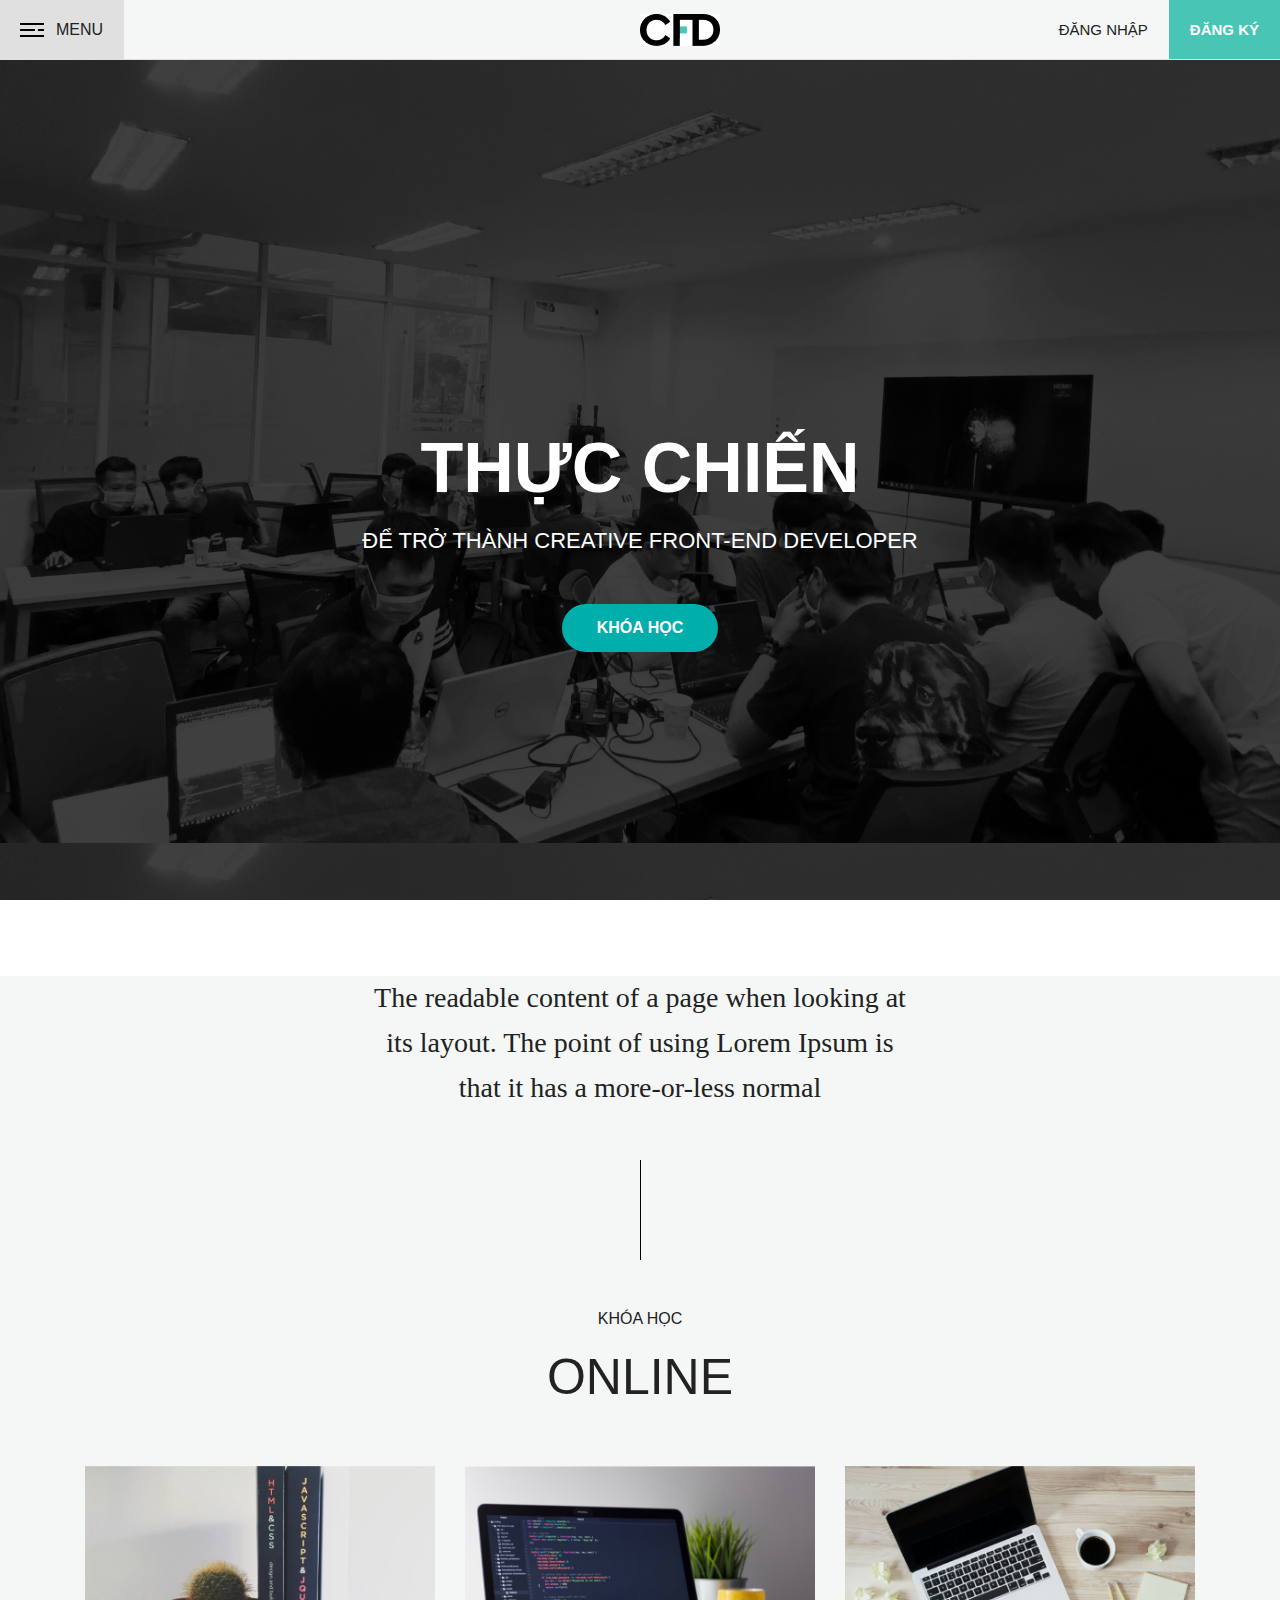
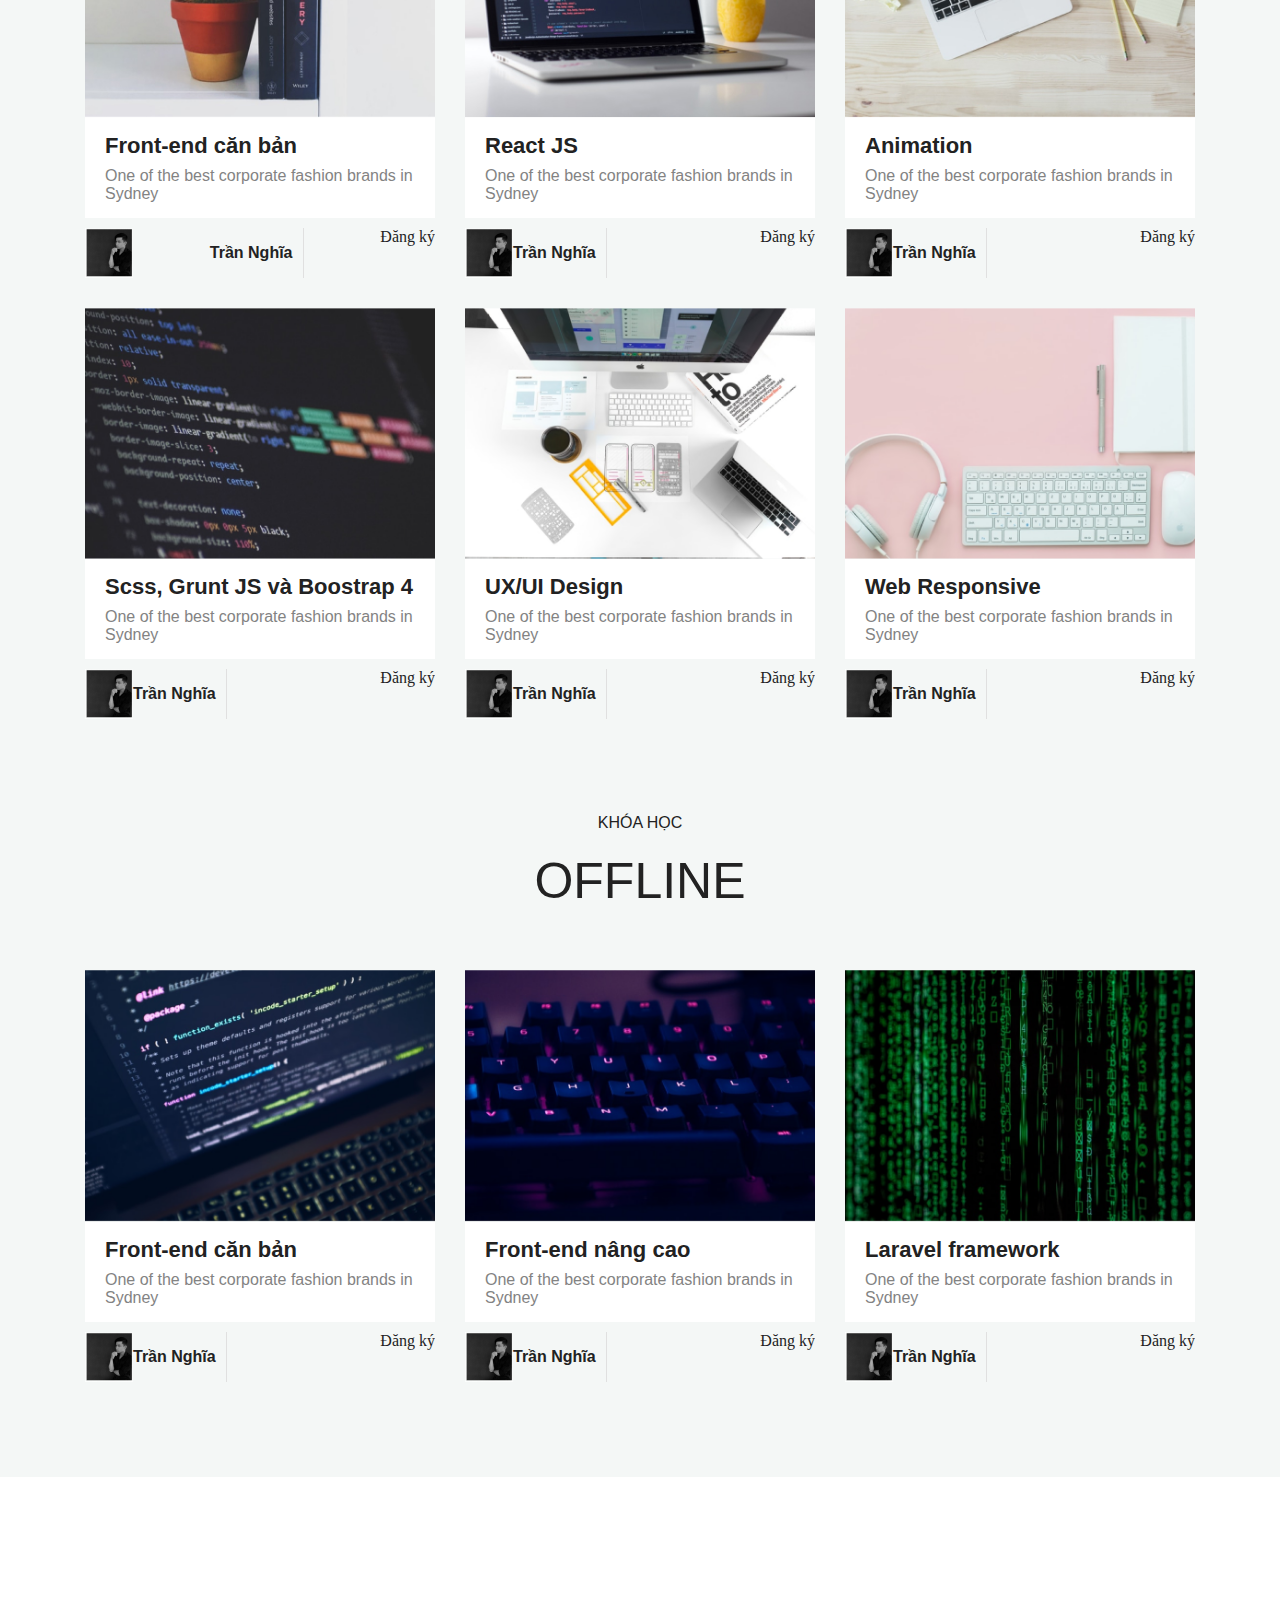
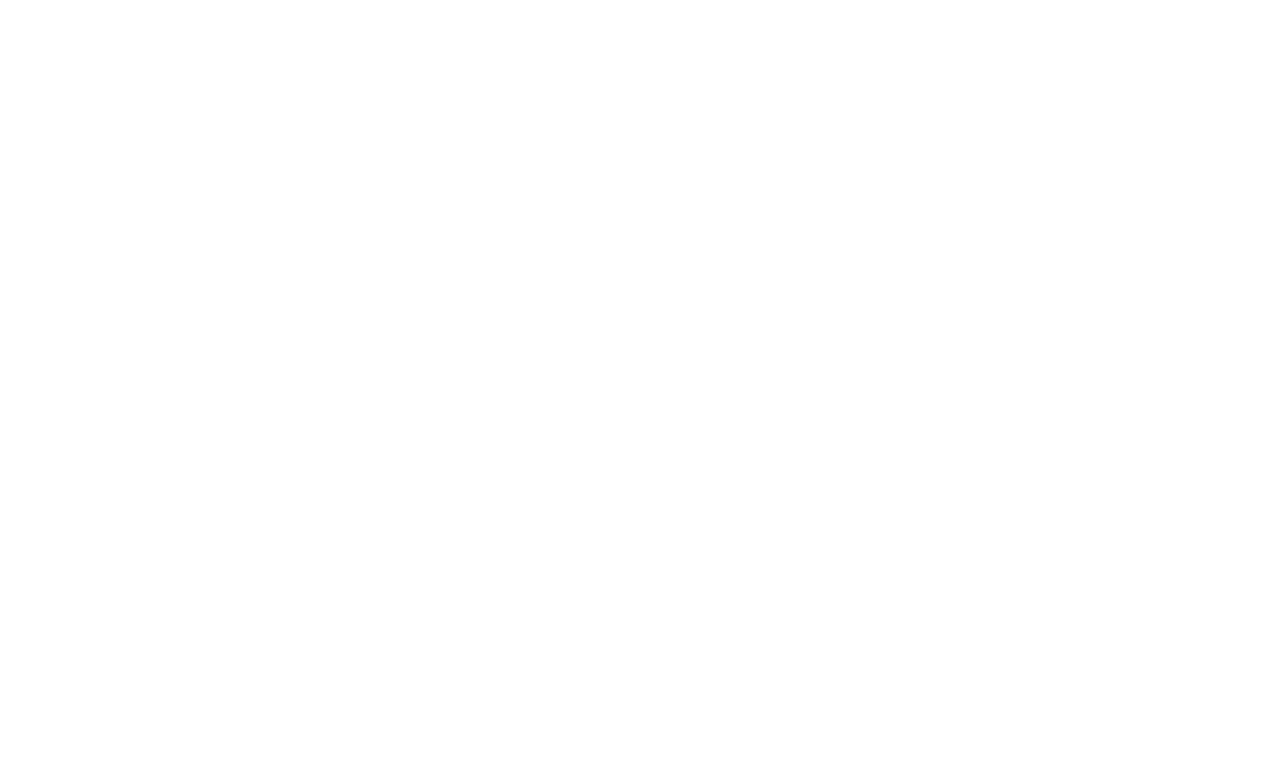
==== commit 0aba1fc0: "homework" ====
--- a/index.html
+++ b/index.html
@@ -57,6 +57,15 @@
                                 <h4>Front-end căn bản</h4>
                                 <p>One of the best corporate fashion brands in Sydney</p>
                             </div>
+                            <div class="author">
+                                <div class="img">
+                                    <img src="img/trannghia.jpg" alt="">
+                                </div>
+                                <span>
+                                    Trần Nghĩa
+                                </span>
+                                <a href="">Đăng ký</a>
+                            </div>
                         </div>
                         <div class="course col-4">
                             <a href="">
@@ -66,6 +75,13 @@
                                 <h4>React JS</h4>
                                 <p>One of the best corporate fashion brands in Sydney</p>
                             </div>
+                            <div class="author">
+                                <span>
+                                    <img src="img/trannghia.jpg" alt="">
+                                    Trần Nghĩa
+                                </span>
+                                <a href="">Đăng ký</a>
+                            </div>
                         </div>
                         <div class="course col-4">
                             <a href="">
@@ -76,6 +92,13 @@
                                 <h4>Animation</h4>
                                 <p>One of the best corporate fashion brands in Sydney</p>
                             </div>
+                            <div class="author">
+                                <span>
+                                    <img src="img/trannghia.jpg" alt="">
+                                    Trần Nghĩa
+                                </span>
+                                <a href="">Đăng ký</a>
+                            </div>
                         </div>
                         <div class="course col-4">
                             <a href="">
@@ -86,6 +109,13 @@
                                 <h4>Scss, Grunt JS và Boostrap 4</h4>
                                 <p>One of the best corporate fashion brands in Sydney</p>
                             </div>
+                            <div class="author">
+                                <span>
+                                    <img src="img/trannghia.jpg" alt="">
+                                    Trần Nghĩa
+                                </span>
+                                <a href="">Đăng ký</a>
+                            </div>
                         </div>
                         <div class="course col-4">
                             <a href="">
@@ -96,6 +126,13 @@
                                 <h4>UX/UI Design</h4>
                                 <p>One of the best corporate fashion brands in Sydney</p>
                             </div>
+                            <div class="author">
+                                <span>
+                                    <img src="img/trannghia.jpg" alt="">
+                                    Trần Nghĩa
+                                </span>
+                                <a href="">Đăng ký</a>
+                            </div>
                         </div>
                         <div class="course col-4">
                             <a href="">
@@ -105,6 +142,13 @@
                             <div class="course__content">
                                 <h4>Web Responsive</h4>
                                 <p>One of the best corporate fashion brands in Sydney</p>
+                            </div>
+                            <div class="author">
+                                <span>
+                                    <img src="img/trannghia.jpg" alt="">
+                                    Trần Nghĩa
+                                </span>
+                                <a href="">Đăng ký</a>
                             </div>
                         </div>
                     </div>
@@ -123,6 +167,13 @@
                                 <h4>Front-end căn bản</h4>
                                 <p>One of the best corporate fashion brands in Sydney</p>
                             </div>
+                            <div class="author">
+                                <span>
+                                    <img src="img/trannghia.jpg" alt="">
+                                    Trần Nghĩa
+                                </span>
+                                <a href="">Đăng ký</a>
+                            </div>
                         </div>
                         <div class="course col-4">
                             <a href="">
@@ -132,6 +183,13 @@
                                 <h4>Front-end nâng cao</h4>
                                 <p>One of the best corporate fashion brands in Sydney</p>
                             </div>
+                            <div class="author">
+                                <span>
+                                    <img src="img/trannghia.jpg" alt="">
+                                    Trần Nghĩa
+                                </span>
+                                <a href="">Đăng ký</a>
+                            </div>
                         </div>
                         <div class="course col-4">
                             <a href="">
@@ -140,12 +198,25 @@
                             <div class="course__content">
                                 <h4>Laravel framework</h4>
                                 <p>One of the best corporate fashion brands in Sydney</p>
+                            </div>
+                            <div class="author">
+                                <span>
+                                    <img src="img/trannghia.jpg" alt="">
+                                    Trần Nghĩa
+                                </span>
+                                <a href="">Đăng ký</a>
                             </div>
                         </div>
                     </div>
                 </div>
             </div>
         </div>
+        <div class="homework">
+            <div class="container">
+                <div class="row course-list">
+
+                </div>
+            </div>
         </div>
 
 
--- a/dest/style.min.css
+++ b/dest/style.min.css
@@ -3,5 +3,5 @@
  * Copyright 2011-2018 The Bootstrap Authors
  * Copyright 2011-2018 Twitter, Inc.
  * Licensed under MIT (https://github.com/twbs/bootstrap/blob/master/LICENSE)
- */@-ms-viewport{width:device-width}html{box-sizing:border-box;-ms-overflow-style:scrollbar}*,*::before,*::after{box-sizing:inherit}.container{width:100%;padding-right:15px;padding-left:15px;margin-right:auto;margin-left:auto}@media (min-width: 576px){.container{max-width:540px}}@media (min-width: 768px){.container{max-width:720px}}@media (min-width: 992px){.container{max-width:960px}}@media (min-width: 1200px){.container{max-width:1140px}}.container-fluid{width:100%;padding-right:15px;padding-left:15px;margin-right:auto;margin-left:auto}.row{display:-webkit-box;display:-ms-flexbox;display:flex;-ms-flex-wrap:wrap;flex-wrap:wrap;margin-right:-15px;margin-left:-15px}.no-gutters{margin-right:0;margin-left:0}.no-gutters>.col,.no-gutters>[class*="col-"]{padding-right:0;padding-left:0}.col-1,.col-2,.col-3,.col-4,.col-5,.col-6,.col-7,.col-8,.col-9,.col-10,.col-11,.col-12,.col,.col-auto,.col-sm-1,.col-sm-2,.col-sm-3,.col-sm-4,.col-sm-5,.col-sm-6,.col-sm-7,.col-sm-8,.col-sm-9,.col-sm-10,.col-sm-11,.col-sm-12,.col-sm,.col-sm-auto,.col-md-1,.col-md-2,.col-md-3,.col-md-4,.col-md-5,.col-md-6,.col-md-7,.col-md-8,.col-md-9,.col-md-10,.col-md-11,.col-md-12,.col-md,.col-md-auto,.col-lg-1,.col-lg-2,.col-lg-3,.col-lg-4,.col-lg-5,.col-lg-6,.col-lg-7,.col-lg-8,.col-lg-9,.col-lg-10,.col-lg-11,.col-lg-12,.col-lg,.col-lg-auto,.col-xl-1,.col-xl-2,.col-xl-3,.col-xl-4,.col-xl-5,.col-xl-6,.col-xl-7,.col-xl-8,.col-xl-9,.col-xl-10,.col-xl-11,.col-xl-12,.col-xl,.col-xl-auto{position:relative;width:100%;min-height:1px;padding-right:15px;padding-left:15px}.col{-ms-flex-preferred-size:0;flex-basis:0;-webkit-box-flex:1;-ms-flex-positive:1;flex-grow:1;max-width:100%}.col-auto{-webkit-box-flex:0;-ms-flex:0 0 auto;flex:0 0 auto;width:auto;max-width:none}.col-1{-webkit-box-flex:0;-ms-flex:0 0 8.333333%;flex:0 0 8.333333%;max-width:8.333333%}.col-2{-webkit-box-flex:0;-ms-flex:0 0 16.666667%;flex:0 0 16.666667%;max-width:16.666667%}.col-3{-webkit-box-flex:0;-ms-flex:0 0 25%;flex:0 0 25%;max-width:25%}.col-4{-webkit-box-flex:0;-ms-flex:0 0 33.333333%;flex:0 0 33.333333%;max-width:33.333333%}.col-5{-webkit-box-flex:0;-ms-flex:0 0 41.666667%;flex:0 0 41.666667%;max-width:41.666667%}.col-6{-webkit-box-flex:0;-ms-flex:0 0 50%;flex:0 0 50%;max-width:50%}.col-7{-webkit-box-flex:0;-ms-flex:0 0 58.333333%;flex:0 0 58.333333%;max-width:58.333333%}.col-8{-webkit-box-flex:0;-ms-flex:0 0 66.666667%;flex:0 0 66.666667%;max-width:66.666667%}.col-9{-webkit-box-flex:0;-ms-flex:0 0 75%;flex:0 0 75%;max-width:75%}.col-10{-webkit-box-flex:0;-ms-flex:0 0 83.333333%;flex:0 0 83.333333%;max-width:83.333333%}.col-11{-webkit-box-flex:0;-ms-flex:0 0 91.666667%;flex:0 0 91.666667%;max-width:91.666667%}.col-12{-webkit-box-flex:0;-ms-flex:0 0 100%;flex:0 0 100%;max-width:100%}.order-first{-webkit-box-ordinal-group:0;-ms-flex-order:-1;order:-1}.order-last{-webkit-box-ordinal-group:14;-ms-flex-order:13;order:13}.order-0{-webkit-box-ordinal-group:1;-ms-flex-order:0;order:0}.order-1{-webkit-box-ordinal-group:2;-ms-flex-order:1;order:1}.order-2{-webkit-box-ordinal-group:3;-ms-flex-order:2;order:2}.order-3{-webkit-box-ordinal-group:4;-ms-flex-order:3;order:3}.order-4{-webkit-box-ordinal-group:5;-ms-flex-order:4;order:4}.order-5{-webkit-box-ordinal-group:6;-ms-flex-order:5;order:5}.order-6{-webkit-box-ordinal-group:7;-ms-flex-order:6;order:6}.order-7{-webkit-box-ordinal-group:8;-ms-flex-order:7;order:7}.order-8{-webkit-box-ordinal-group:9;-ms-flex-order:8;order:8}.order-9{-webkit-box-ordinal-group:10;-ms-flex-order:9;order:9}.order-10{-webkit-box-ordinal-group:11;-ms-flex-order:10;order:10}.order-11{-webkit-box-ordinal-group:12;-ms-flex-order:11;order:11}.order-12{-webkit-box-ordinal-group:13;-ms-flex-order:12;order:12}.offset-1{margin-left:8.333333%}.offset-2{margin-left:16.666667%}.offset-3{margin-left:25%}.offset-4{margin-left:33.333333%}.offset-5{margin-left:41.666667%}.offset-6{margin-left:50%}.offset-7{margin-left:58.333333%}.offset-8{margin-left:66.666667%}.offset-9{margin-left:75%}.offset-10{margin-left:83.333333%}.offset-11{margin-left:91.666667%}@media (min-width: 576px){.col-sm{-ms-flex-preferred-size:0;flex-basis:0;-webkit-box-flex:1;-ms-flex-positive:1;flex-grow:1;max-width:100%}.col-sm-auto{-webkit-box-flex:0;-ms-flex:0 0 auto;flex:0 0 auto;width:auto;max-width:none}.col-sm-1{-webkit-box-flex:0;-ms-flex:0 0 8.333333%;flex:0 0 8.333333%;max-width:8.333333%}.col-sm-2{-webkit-box-flex:0;-ms-flex:0 0 16.666667%;flex:0 0 16.666667%;max-width:16.666667%}.col-sm-3{-webkit-box-flex:0;-ms-flex:0 0 25%;flex:0 0 25%;max-width:25%}.col-sm-4{-webkit-box-flex:0;-ms-flex:0 0 33.333333%;flex:0 0 33.333333%;max-width:33.333333%}.col-sm-5{-webkit-box-flex:0;-ms-flex:0 0 41.666667%;flex:0 0 41.666667%;max-width:41.666667%}.col-sm-6{-webkit-box-flex:0;-ms-flex:0 0 50%;flex:0 0 50%;max-width:50%}.col-sm-7{-webkit-box-flex:0;-ms-flex:0 0 58.333333%;flex:0 0 58.333333%;max-width:58.333333%}.col-sm-8{-webkit-box-flex:0;-ms-flex:0 0 66.666667%;flex:0 0 66.666667%;max-width:66.666667%}.col-sm-9{-webkit-box-flex:0;-ms-flex:0 0 75%;flex:0 0 75%;max-width:75%}.col-sm-10{-webkit-box-flex:0;-ms-flex:0 0 83.333333%;flex:0 0 83.333333%;max-width:83.333333%}.col-sm-11{-webkit-box-flex:0;-ms-flex:0 0 91.666667%;flex:0 0 91.666667%;max-width:91.666667%}.col-sm-12{-webkit-box-flex:0;-ms-flex:0 0 100%;flex:0 0 100%;max-width:100%}.order-sm-first{-webkit-box-ordinal-group:0;-ms-flex-order:-1;order:-1}.order-sm-last{-webkit-box-ordinal-group:14;-ms-flex-order:13;order:13}.order-sm-0{-webkit-box-ordinal-group:1;-ms-flex-order:0;order:0}.order-sm-1{-webkit-box-ordinal-group:2;-ms-flex-order:1;order:1}.order-sm-2{-webkit-box-ordinal-group:3;-ms-flex-order:2;order:2}.order-sm-3{-webkit-box-ordinal-group:4;-ms-flex-order:3;order:3}.order-sm-4{-webkit-box-ordinal-group:5;-ms-flex-order:4;order:4}.order-sm-5{-webkit-box-ordinal-group:6;-ms-flex-order:5;order:5}.order-sm-6{-webkit-box-ordinal-group:7;-ms-flex-order:6;order:6}.order-sm-7{-webkit-box-ordinal-group:8;-ms-flex-order:7;order:7}.order-sm-8{-webkit-box-ordinal-group:9;-ms-flex-order:8;order:8}.order-sm-9{-webkit-box-ordinal-group:10;-ms-flex-order:9;order:9}.order-sm-10{-webkit-box-ordinal-group:11;-ms-flex-order:10;order:10}.order-sm-11{-webkit-box-ordinal-group:12;-ms-flex-order:11;order:11}.order-sm-12{-webkit-box-ordinal-group:13;-ms-flex-order:12;order:12}.offset-sm-0{margin-left:0}.offset-sm-1{margin-left:8.333333%}.offset-sm-2{margin-left:16.666667%}.offset-sm-3{margin-left:25%}.offset-sm-4{margin-left:33.333333%}.offset-sm-5{margin-left:41.666667%}.offset-sm-6{margin-left:50%}.offset-sm-7{margin-left:58.333333%}.offset-sm-8{margin-left:66.666667%}.offset-sm-9{margin-left:75%}.offset-sm-10{margin-left:83.333333%}.offset-sm-11{margin-left:91.666667%}}@media (min-width: 768px){.col-md{-ms-flex-preferred-size:0;flex-basis:0;-webkit-box-flex:1;-ms-flex-positive:1;flex-grow:1;max-width:100%}.col-md-auto{-webkit-box-flex:0;-ms-flex:0 0 auto;flex:0 0 auto;width:auto;max-width:none}.col-md-1{-webkit-box-flex:0;-ms-flex:0 0 8.333333%;flex:0 0 8.333333%;max-width:8.333333%}.col-md-2{-webkit-box-flex:0;-ms-flex:0 0 16.666667%;flex:0 0 16.666667%;max-width:16.666667%}.col-md-3{-webkit-box-flex:0;-ms-flex:0 0 25%;flex:0 0 25%;max-width:25%}.col-md-4{-webkit-box-flex:0;-ms-flex:0 0 33.333333%;flex:0 0 33.333333%;max-width:33.333333%}.col-md-5{-webkit-box-flex:0;-ms-flex:0 0 41.666667%;flex:0 0 41.666667%;max-width:41.666667%}.col-md-6{-webkit-box-flex:0;-ms-flex:0 0 50%;flex:0 0 50%;max-width:50%}.col-md-7{-webkit-box-flex:0;-ms-flex:0 0 58.333333%;flex:0 0 58.333333%;max-width:58.333333%}.col-md-8{-webkit-box-flex:0;-ms-flex:0 0 66.666667%;flex:0 0 66.666667%;max-width:66.666667%}.col-md-9{-webkit-box-flex:0;-ms-flex:0 0 75%;flex:0 0 75%;max-width:75%}.col-md-10{-webkit-box-flex:0;-ms-flex:0 0 83.333333%;flex:0 0 83.333333%;max-width:83.333333%}.col-md-11{-webkit-box-flex:0;-ms-flex:0 0 91.666667%;flex:0 0 91.666667%;max-width:91.666667%}.col-md-12{-webkit-box-flex:0;-ms-flex:0 0 100%;flex:0 0 100%;max-width:100%}.order-md-first{-webkit-box-ordinal-group:0;-ms-flex-order:-1;order:-1}.order-md-last{-webkit-box-ordinal-group:14;-ms-flex-order:13;order:13}.order-md-0{-webkit-box-ordinal-group:1;-ms-flex-order:0;order:0}.order-md-1{-webkit-box-ordinal-group:2;-ms-flex-order:1;order:1}.order-md-2{-webkit-box-ordinal-group:3;-ms-flex-order:2;order:2}.order-md-3{-webkit-box-ordinal-group:4;-ms-flex-order:3;order:3}.order-md-4{-webkit-box-ordinal-group:5;-ms-flex-order:4;order:4}.order-md-5{-webkit-box-ordinal-group:6;-ms-flex-order:5;order:5}.order-md-6{-webkit-box-ordinal-group:7;-ms-flex-order:6;order:6}.order-md-7{-webkit-box-ordinal-group:8;-ms-flex-order:7;order:7}.order-md-8{-webkit-box-ordinal-group:9;-ms-flex-order:8;order:8}.order-md-9{-webkit-box-ordinal-group:10;-ms-flex-order:9;order:9}.order-md-10{-webkit-box-ordinal-group:11;-ms-flex-order:10;order:10}.order-md-11{-webkit-box-ordinal-group:12;-ms-flex-order:11;order:11}.order-md-12{-webkit-box-ordinal-group:13;-ms-flex-order:12;order:12}.offset-md-0{margin-left:0}.offset-md-1{margin-left:8.333333%}.offset-md-2{margin-left:16.666667%}.offset-md-3{margin-left:25%}.offset-md-4{margin-left:33.333333%}.offset-md-5{margin-left:41.666667%}.offset-md-6{margin-left:50%}.offset-md-7{margin-left:58.333333%}.offset-md-8{margin-left:66.666667%}.offset-md-9{margin-left:75%}.offset-md-10{margin-left:83.333333%}.offset-md-11{margin-left:91.666667%}}@media (min-width: 992px){.col-lg{-ms-flex-preferred-size:0;flex-basis:0;-webkit-box-flex:1;-ms-flex-positive:1;flex-grow:1;max-width:100%}.col-lg-auto{-webkit-box-flex:0;-ms-flex:0 0 auto;flex:0 0 auto;width:auto;max-width:none}.col-lg-1{-webkit-box-flex:0;-ms-flex:0 0 8.333333%;flex:0 0 8.333333%;max-width:8.333333%}.col-lg-2{-webkit-box-flex:0;-ms-flex:0 0 16.666667%;flex:0 0 16.666667%;max-width:16.666667%}.col-lg-3{-webkit-box-flex:0;-ms-flex:0 0 25%;flex:0 0 25%;max-width:25%}.col-lg-4{-webkit-box-flex:0;-ms-flex:0 0 33.333333%;flex:0 0 33.333333%;max-width:33.333333%}.col-lg-5{-webkit-box-flex:0;-ms-flex:0 0 41.666667%;flex:0 0 41.666667%;max-width:41.666667%}.col-lg-6{-webkit-box-flex:0;-ms-flex:0 0 50%;flex:0 0 50%;max-width:50%}.col-lg-7{-webkit-box-flex:0;-ms-flex:0 0 58.333333%;flex:0 0 58.333333%;max-width:58.333333%}.col-lg-8{-webkit-box-flex:0;-ms-flex:0 0 66.666667%;flex:0 0 66.666667%;max-width:66.666667%}.col-lg-9{-webkit-box-flex:0;-ms-flex:0 0 75%;flex:0 0 75%;max-width:75%}.col-lg-10{-webkit-box-flex:0;-ms-flex:0 0 83.333333%;flex:0 0 83.333333%;max-width:83.333333%}.col-lg-11{-webkit-box-flex:0;-ms-flex:0 0 91.666667%;flex:0 0 91.666667%;max-width:91.666667%}.col-lg-12{-webkit-box-flex:0;-ms-flex:0 0 100%;flex:0 0 100%;max-width:100%}.order-lg-first{-webkit-box-ordinal-group:0;-ms-flex-order:-1;order:-1}.order-lg-last{-webkit-box-ordinal-group:14;-ms-flex-order:13;order:13}.order-lg-0{-webkit-box-ordinal-group:1;-ms-flex-order:0;order:0}.order-lg-1{-webkit-box-ordinal-group:2;-ms-flex-order:1;order:1}.order-lg-2{-webkit-box-ordinal-group:3;-ms-flex-order:2;order:2}.order-lg-3{-webkit-box-ordinal-group:4;-ms-flex-order:3;order:3}.order-lg-4{-webkit-box-ordinal-group:5;-ms-flex-order:4;order:4}.order-lg-5{-webkit-box-ordinal-group:6;-ms-flex-order:5;order:5}.order-lg-6{-webkit-box-ordinal-group:7;-ms-flex-order:6;order:6}.order-lg-7{-webkit-box-ordinal-group:8;-ms-flex-order:7;order:7}.order-lg-8{-webkit-box-ordinal-group:9;-ms-flex-order:8;order:8}.order-lg-9{-webkit-box-ordinal-group:10;-ms-flex-order:9;order:9}.order-lg-10{-webkit-box-ordinal-group:11;-ms-flex-order:10;order:10}.order-lg-11{-webkit-box-ordinal-group:12;-ms-flex-order:11;order:11}.order-lg-12{-webkit-box-ordinal-group:13;-ms-flex-order:12;order:12}.offset-lg-0{margin-left:0}.offset-lg-1{margin-left:8.333333%}.offset-lg-2{margin-left:16.666667%}.offset-lg-3{margin-left:25%}.offset-lg-4{margin-left:33.333333%}.offset-lg-5{margin-left:41.666667%}.offset-lg-6{margin-left:50%}.offset-lg-7{margin-left:58.333333%}.offset-lg-8{margin-left:66.666667%}.offset-lg-9{margin-left:75%}.offset-lg-10{margin-left:83.333333%}.offset-lg-11{margin-left:91.666667%}}@media (min-width: 1200px){.col-xl{-ms-flex-preferred-size:0;flex-basis:0;-webkit-box-flex:1;-ms-flex-positive:1;flex-grow:1;max-width:100%}.col-xl-auto{-webkit-box-flex:0;-ms-flex:0 0 auto;flex:0 0 auto;width:auto;max-width:none}.col-xl-1{-webkit-box-flex:0;-ms-flex:0 0 8.333333%;flex:0 0 8.333333%;max-width:8.333333%}.col-xl-2{-webkit-box-flex:0;-ms-flex:0 0 16.666667%;flex:0 0 16.666667%;max-width:16.666667%}.col-xl-3{-webkit-box-flex:0;-ms-flex:0 0 25%;flex:0 0 25%;max-width:25%}.col-xl-4{-webkit-box-flex:0;-ms-flex:0 0 33.333333%;flex:0 0 33.333333%;max-width:33.333333%}.col-xl-5{-webkit-box-flex:0;-ms-flex:0 0 41.666667%;flex:0 0 41.666667%;max-width:41.666667%}.col-xl-6{-webkit-box-flex:0;-ms-flex:0 0 50%;flex:0 0 50%;max-width:50%}.col-xl-7{-webkit-box-flex:0;-ms-flex:0 0 58.333333%;flex:0 0 58.333333%;max-width:58.333333%}.col-xl-8{-webkit-box-flex:0;-ms-flex:0 0 66.666667%;flex:0 0 66.666667%;max-width:66.666667%}.col-xl-9{-webkit-box-flex:0;-ms-flex:0 0 75%;flex:0 0 75%;max-width:75%}.col-xl-10{-webkit-box-flex:0;-ms-flex:0 0 83.333333%;flex:0 0 83.333333%;max-width:83.333333%}.col-xl-11{-webkit-box-flex:0;-ms-flex:0 0 91.666667%;flex:0 0 91.666667%;max-width:91.666667%}.col-xl-12{-webkit-box-flex:0;-ms-flex:0 0 100%;flex:0 0 100%;max-width:100%}.order-xl-first{-webkit-box-ordinal-group:0;-ms-flex-order:-1;order:-1}.order-xl-last{-webkit-box-ordinal-group:14;-ms-flex-order:13;order:13}.order-xl-0{-webkit-box-ordinal-group:1;-ms-flex-order:0;order:0}.order-xl-1{-webkit-box-ordinal-group:2;-ms-flex-order:1;order:1}.order-xl-2{-webkit-box-ordinal-group:3;-ms-flex-order:2;order:2}.order-xl-3{-webkit-box-ordinal-group:4;-ms-flex-order:3;order:3}.order-xl-4{-webkit-box-ordinal-group:5;-ms-flex-order:4;order:4}.order-xl-5{-webkit-box-ordinal-group:6;-ms-flex-order:5;order:5}.order-xl-6{-webkit-box-ordinal-group:7;-ms-flex-order:6;order:6}.order-xl-7{-webkit-box-ordinal-group:8;-ms-flex-order:7;order:7}.order-xl-8{-webkit-box-ordinal-group:9;-ms-flex-order:8;order:8}.order-xl-9{-webkit-box-ordinal-group:10;-ms-flex-order:9;order:9}.order-xl-10{-webkit-box-ordinal-group:11;-ms-flex-order:10;order:10}.order-xl-11{-webkit-box-ordinal-group:12;-ms-flex-order:11;order:11}.order-xl-12{-webkit-box-ordinal-group:13;-ms-flex-order:12;order:12}.offset-xl-0{margin-left:0}.offset-xl-1{margin-left:8.333333%}.offset-xl-2{margin-left:16.666667%}.offset-xl-3{margin-left:25%}.offset-xl-4{margin-left:33.333333%}.offset-xl-5{margin-left:41.666667%}.offset-xl-6{margin-left:50%}.offset-xl-7{margin-left:58.333333%}.offset-xl-8{margin-left:66.666667%}.offset-xl-9{margin-left:75%}.offset-xl-10{margin-left:83.333333%}.offset-xl-11{margin-left:91.666667%}}.d-none{display:none !important}.d-inline{display:inline !important}.d-inline-block{display:inline-block !important}.d-block{display:block !important}.d-table{display:table !important}.d-table-row{display:table-row !important}.d-table-cell{display:table-cell !important}.d-flex{display:-webkit-box !important;display:-ms-flexbox !important;display:flex !important}.d-inline-flex{display:-webkit-inline-box !important;display:-ms-inline-flexbox !important;display:inline-flex !important}@media (min-width: 576px){.d-sm-none{display:none !important}.d-sm-inline{display:inline !important}.d-sm-inline-block{display:inline-block !important}.d-sm-block{display:block !important}.d-sm-table{display:table !important}.d-sm-table-row{display:table-row !important}.d-sm-table-cell{display:table-cell !important}.d-sm-flex{display:-webkit-box !important;display:-ms-flexbox !important;display:flex !important}.d-sm-inline-flex{display:-webkit-inline-box !important;display:-ms-inline-flexbox !important;display:inline-flex !important}}@media (min-width: 768px){.d-md-none{display:none !important}.d-md-inline{display:inline !important}.d-md-inline-block{display:inline-block !important}.d-md-block{display:block !important}.d-md-table{display:table !important}.d-md-table-row{display:table-row !important}.d-md-table-cell{display:table-cell !important}.d-md-flex{display:-webkit-box !important;display:-ms-flexbox !important;display:flex !important}.d-md-inline-flex{display:-webkit-inline-box !important;display:-ms-inline-flexbox !important;display:inline-flex !important}}@media (min-width: 992px){.d-lg-none{display:none !important}.d-lg-inline{display:inline !important}.d-lg-inline-block{display:inline-block !important}.d-lg-block{display:block !important}.d-lg-table{display:table !important}.d-lg-table-row{display:table-row !important}.d-lg-table-cell{display:table-cell !important}.d-lg-flex{display:-webkit-box !important;display:-ms-flexbox !important;display:flex !important}.d-lg-inline-flex{display:-webkit-inline-box !important;display:-ms-inline-flexbox !important;display:inline-flex !important}}@media (min-width: 1200px){.d-xl-none{display:none !important}.d-xl-inline{display:inline !important}.d-xl-inline-block{display:inline-block !important}.d-xl-block{display:block !important}.d-xl-table{display:table !important}.d-xl-table-row{display:table-row !important}.d-xl-table-cell{display:table-cell !important}.d-xl-flex{display:-webkit-box !important;display:-ms-flexbox !important;display:flex !important}.d-xl-inline-flex{display:-webkit-inline-box !important;display:-ms-inline-flexbox !important;display:inline-flex !important}}@media print{.d-print-none{display:none !important}.d-print-inline{display:inline !important}.d-print-inline-block{display:inline-block !important}.d-print-block{display:block !important}.d-print-table{display:table !important}.d-print-table-row{display:table-row !important}.d-print-table-cell{display:table-cell !important}.d-print-flex{display:-webkit-box !important;display:-ms-flexbox !important;display:flex !important}.d-print-inline-flex{display:-webkit-inline-box !important;display:-ms-inline-flexbox !important;display:inline-flex !important}}.flex-row{-webkit-box-orient:horizontal !important;-webkit-box-direction:normal !important;-ms-flex-direction:row !important;flex-direction:row !important}.flex-column{-webkit-box-orient:vertical !important;-webkit-box-direction:normal !important;-ms-flex-direction:column !important;flex-direction:column !important}.flex-row-reverse{-webkit-box-orient:horizontal !important;-webkit-box-direction:reverse !important;-ms-flex-direction:row-reverse !important;flex-direction:row-reverse !important}.flex-column-reverse{-webkit-box-orient:vertical !important;-webkit-box-direction:reverse !important;-ms-flex-direction:column-reverse !important;flex-direction:column-reverse !important}.flex-wrap{-ms-flex-wrap:wrap !important;flex-wrap:wrap !important}.flex-nowrap{-ms-flex-wrap:nowrap !important;flex-wrap:nowrap !important}.flex-wrap-reverse{-ms-flex-wrap:wrap-reverse !important;flex-wrap:wrap-reverse !important}.justify-content-start{-webkit-box-pack:start !important;-ms-flex-pack:start !important;justify-content:flex-start !important}.justify-content-end{-webkit-box-pack:end !important;-ms-flex-pack:end !important;justify-content:flex-end !important}.justify-content-center{-webkit-box-pack:center !important;-ms-flex-pack:center !important;justify-content:center !important}.justify-content-between{-webkit-box-pack:justify !important;-ms-flex-pack:justify !important;justify-content:space-between !important}.justify-content-around{-ms-flex-pack:distribute !important;justify-content:space-around !important}.align-items-start{-webkit-box-align:start !important;-ms-flex-align:start !important;align-items:flex-start !important}.align-items-end{-webkit-box-align:end !important;-ms-flex-align:end !important;align-items:flex-end !important}.align-items-center{-webkit-box-align:center !important;-ms-flex-align:center !important;align-items:center !important}.align-items-baseline{-webkit-box-align:baseline !important;-ms-flex-align:baseline !important;align-items:baseline !important}.align-items-stretch{-webkit-box-align:stretch !important;-ms-flex-align:stretch !important;align-items:stretch !important}.align-content-start{-ms-flex-line-pack:start !important;align-content:flex-start !important}.align-content-end{-ms-flex-line-pack:end !important;align-content:flex-end !important}.align-content-center{-ms-flex-line-pack:center !important;align-content:center !important}.align-content-between{-ms-flex-line-pack:justify !important;align-content:space-between !important}.align-content-around{-ms-flex-line-pack:distribute !important;align-content:space-around !important}.align-content-stretch{-ms-flex-line-pack:stretch !important;align-content:stretch !important}.align-self-auto{-ms-flex-item-align:auto !important;align-self:auto !important}.align-self-start{-ms-flex-item-align:start !important;align-self:flex-start !important}.align-self-end{-ms-flex-item-align:end !important;align-self:flex-end !important}.align-self-center{-ms-flex-item-align:center !important;align-self:center !important}.align-self-baseline{-ms-flex-item-align:baseline !important;align-self:baseline !important}.align-self-stretch{-ms-flex-item-align:stretch !important;align-self:stretch !important}@media (min-width: 576px){.flex-sm-row{-webkit-box-orient:horizontal !important;-webkit-box-direction:normal !important;-ms-flex-direction:row !important;flex-direction:row !important}.flex-sm-column{-webkit-box-orient:vertical !important;-webkit-box-direction:normal !important;-ms-flex-direction:column !important;flex-direction:column !important}.flex-sm-row-reverse{-webkit-box-orient:horizontal !important;-webkit-box-direction:reverse !important;-ms-flex-direction:row-reverse !important;flex-direction:row-reverse !important}.flex-sm-column-reverse{-webkit-box-orient:vertical !important;-webkit-box-direction:reverse !important;-ms-flex-direction:column-reverse !important;flex-direction:column-reverse !important}.flex-sm-wrap{-ms-flex-wrap:wrap !important;flex-wrap:wrap !important}.flex-sm-nowrap{-ms-flex-wrap:nowrap !important;flex-wrap:nowrap !important}.flex-sm-wrap-reverse{-ms-flex-wrap:wrap-reverse !important;flex-wrap:wrap-reverse !important}.justify-content-sm-start{-webkit-box-pack:start !important;-ms-flex-pack:start !important;justify-content:flex-start !important}.justify-content-sm-end{-webkit-box-pack:end !important;-ms-flex-pack:end !important;justify-content:flex-end !important}.justify-content-sm-center{-webkit-box-pack:center !important;-ms-flex-pack:center !important;justify-content:center !important}.justify-content-sm-between{-webkit-box-pack:justify !important;-ms-flex-pack:justify !important;justify-content:space-between !important}.justify-content-sm-around{-ms-flex-pack:distribute !important;justify-content:space-around !important}.align-items-sm-start{-webkit-box-align:start !important;-ms-flex-align:start !important;align-items:flex-start !important}.align-items-sm-end{-webkit-box-align:end !important;-ms-flex-align:end !important;align-items:flex-end !important}.align-items-sm-center{-webkit-box-align:center !important;-ms-flex-align:center !important;align-items:center !important}.align-items-sm-baseline{-webkit-box-align:baseline !important;-ms-flex-align:baseline !important;align-items:baseline !important}.align-items-sm-stretch{-webkit-box-align:stretch !important;-ms-flex-align:stretch !important;align-items:stretch !important}.align-content-sm-start{-ms-flex-line-pack:start !important;align-content:flex-start !important}.align-content-sm-end{-ms-flex-line-pack:end !important;align-content:flex-end !important}.align-content-sm-center{-ms-flex-line-pack:center !important;align-content:center !important}.align-content-sm-between{-ms-flex-line-pack:justify !important;align-content:space-between !important}.align-content-sm-around{-ms-flex-line-pack:distribute !important;align-content:space-around !important}.align-content-sm-stretch{-ms-flex-line-pack:stretch !important;align-content:stretch !important}.align-self-sm-auto{-ms-flex-item-align:auto !important;align-self:auto !important}.align-self-sm-start{-ms-flex-item-align:start !important;align-self:flex-start !important}.align-self-sm-end{-ms-flex-item-align:end !important;align-self:flex-end !important}.align-self-sm-center{-ms-flex-item-align:center !important;align-self:center !important}.align-self-sm-baseline{-ms-flex-item-align:baseline !important;align-self:baseline !important}.align-self-sm-stretch{-ms-flex-item-align:stretch !important;align-self:stretch !important}}@media (min-width: 768px){.flex-md-row{-webkit-box-orient:horizontal !important;-webkit-box-direction:normal !important;-ms-flex-direction:row !important;flex-direction:row !important}.flex-md-column{-webkit-box-orient:vertical !important;-webkit-box-direction:normal !important;-ms-flex-direction:column !important;flex-direction:column !important}.flex-md-row-reverse{-webkit-box-orient:horizontal !important;-webkit-box-direction:reverse !important;-ms-flex-direction:row-reverse !important;flex-direction:row-reverse !important}.flex-md-column-reverse{-webkit-box-orient:vertical !important;-webkit-box-direction:reverse !important;-ms-flex-direction:column-reverse !important;flex-direction:column-reverse !important}.flex-md-wrap{-ms-flex-wrap:wrap !important;flex-wrap:wrap !important}.flex-md-nowrap{-ms-flex-wrap:nowrap !important;flex-wrap:nowrap !important}.flex-md-wrap-reverse{-ms-flex-wrap:wrap-reverse !important;flex-wrap:wrap-reverse !important}.justify-content-md-start{-webkit-box-pack:start !important;-ms-flex-pack:start !important;justify-content:flex-start !important}.justify-content-md-end{-webkit-box-pack:end !important;-ms-flex-pack:end !important;justify-content:flex-end !important}.justify-content-md-center{-webkit-box-pack:center !important;-ms-flex-pack:center !important;justify-content:center !important}.justify-content-md-between{-webkit-box-pack:justify !important;-ms-flex-pack:justify !important;justify-content:space-between !important}.justify-content-md-around{-ms-flex-pack:distribute !important;justify-content:space-around !important}.align-items-md-start{-webkit-box-align:start !important;-ms-flex-align:start !important;align-items:flex-start !important}.align-items-md-end{-webkit-box-align:end !important;-ms-flex-align:end !important;align-items:flex-end !important}.align-items-md-center{-webkit-box-align:center !important;-ms-flex-align:center !important;align-items:center !important}.align-items-md-baseline{-webkit-box-align:baseline !important;-ms-flex-align:baseline !important;align-items:baseline !important}.align-items-md-stretch{-webkit-box-align:stretch !important;-ms-flex-align:stretch !important;align-items:stretch !important}.align-content-md-start{-ms-flex-line-pack:start !important;align-content:flex-start !important}.align-content-md-end{-ms-flex-line-pack:end !important;align-content:flex-end !important}.align-content-md-center{-ms-flex-line-pack:center !important;align-content:center !important}.align-content-md-between{-ms-flex-line-pack:justify !important;align-content:space-between !important}.align-content-md-around{-ms-flex-line-pack:distribute !important;align-content:space-around !important}.align-content-md-stretch{-ms-flex-line-pack:stretch !important;align-content:stretch !important}.align-self-md-auto{-ms-flex-item-align:auto !important;align-self:auto !important}.align-self-md-start{-ms-flex-item-align:start !important;align-self:flex-start !important}.align-self-md-end{-ms-flex-item-align:end !important;align-self:flex-end !important}.align-self-md-center{-ms-flex-item-align:center !important;align-self:center !important}.align-self-md-baseline{-ms-flex-item-align:baseline !important;align-self:baseline !important}.align-self-md-stretch{-ms-flex-item-align:stretch !important;align-self:stretch !important}}@media (min-width: 992px){.flex-lg-row{-webkit-box-orient:horizontal !important;-webkit-box-direction:normal !important;-ms-flex-direction:row !important;flex-direction:row !important}.flex-lg-column{-webkit-box-orient:vertical !important;-webkit-box-direction:normal !important;-ms-flex-direction:column !important;flex-direction:column !important}.flex-lg-row-reverse{-webkit-box-orient:horizontal !important;-webkit-box-direction:reverse !important;-ms-flex-direction:row-reverse !important;flex-direction:row-reverse !important}.flex-lg-column-reverse{-webkit-box-orient:vertical !important;-webkit-box-direction:reverse !important;-ms-flex-direction:column-reverse !important;flex-direction:column-reverse !important}.flex-lg-wrap{-ms-flex-wrap:wrap !important;flex-wrap:wrap !important}.flex-lg-nowrap{-ms-flex-wrap:nowrap !important;flex-wrap:nowrap !important}.flex-lg-wrap-reverse{-ms-flex-wrap:wrap-reverse !important;flex-wrap:wrap-reverse !important}.justify-content-lg-start{-webkit-box-pack:start !important;-ms-flex-pack:start !important;justify-content:flex-start !important}.justify-content-lg-end{-webkit-box-pack:end !important;-ms-flex-pack:end !important;justify-content:flex-end !important}.justify-content-lg-center{-webkit-box-pack:center !important;-ms-flex-pack:center !important;justify-content:center !important}.justify-content-lg-between{-webkit-box-pack:justify !important;-ms-flex-pack:justify !important;justify-content:space-between !important}.justify-content-lg-around{-ms-flex-pack:distribute !important;justify-content:space-around !important}.align-items-lg-start{-webkit-box-align:start !important;-ms-flex-align:start !important;align-items:flex-start !important}.align-items-lg-end{-webkit-box-align:end !important;-ms-flex-align:end !important;align-items:flex-end !important}.align-items-lg-center{-webkit-box-align:center !important;-ms-flex-align:center !important;align-items:center !important}.align-items-lg-baseline{-webkit-box-align:baseline !important;-ms-flex-align:baseline !important;align-items:baseline !important}.align-items-lg-stretch{-webkit-box-align:stretch !important;-ms-flex-align:stretch !important;align-items:stretch !important}.align-content-lg-start{-ms-flex-line-pack:start !important;align-content:flex-start !important}.align-content-lg-end{-ms-flex-line-pack:end !important;align-content:flex-end !important}.align-content-lg-center{-ms-flex-line-pack:center !important;align-content:center !important}.align-content-lg-between{-ms-flex-line-pack:justify !important;align-content:space-between !important}.align-content-lg-around{-ms-flex-line-pack:distribute !important;align-content:space-around !important}.align-content-lg-stretch{-ms-flex-line-pack:stretch !important;align-content:stretch !important}.align-self-lg-auto{-ms-flex-item-align:auto !important;align-self:auto !important}.align-self-lg-start{-ms-flex-item-align:start !important;align-self:flex-start !important}.align-self-lg-end{-ms-flex-item-align:end !important;align-self:flex-end !important}.align-self-lg-center{-ms-flex-item-align:center !important;align-self:center !important}.align-self-lg-baseline{-ms-flex-item-align:baseline !important;align-self:baseline !important}.align-self-lg-stretch{-ms-flex-item-align:stretch !important;align-self:stretch !important}}@media (min-width: 1200px){.flex-xl-row{-webkit-box-orient:horizontal !important;-webkit-box-direction:normal !important;-ms-flex-direction:row !important;flex-direction:row !important}.flex-xl-column{-webkit-box-orient:vertical !important;-webkit-box-direction:normal !important;-ms-flex-direction:column !important;flex-direction:column !important}.flex-xl-row-reverse{-webkit-box-orient:horizontal !important;-webkit-box-direction:reverse !important;-ms-flex-direction:row-reverse !important;flex-direction:row-reverse !important}.flex-xl-column-reverse{-webkit-box-orient:vertical !important;-webkit-box-direction:reverse !important;-ms-flex-direction:column-reverse !important;flex-direction:column-reverse !important}.flex-xl-wrap{-ms-flex-wrap:wrap !important;flex-wrap:wrap !important}.flex-xl-nowrap{-ms-flex-wrap:nowrap !important;flex-wrap:nowrap !important}.flex-xl-wrap-reverse{-ms-flex-wrap:wrap-reverse !important;flex-wrap:wrap-reverse !important}.justify-content-xl-start{-webkit-box-pack:start !important;-ms-flex-pack:start !important;justify-content:flex-start !important}.justify-content-xl-end{-webkit-box-pack:end !important;-ms-flex-pack:end !important;justify-content:flex-end !important}.justify-content-xl-center{-webkit-box-pack:center !important;-ms-flex-pack:center !important;justify-content:center !important}.justify-content-xl-between{-webkit-box-pack:justify !important;-ms-flex-pack:justify !important;justify-content:space-between !important}.justify-content-xl-around{-ms-flex-pack:distribute !important;justify-content:space-around !important}.align-items-xl-start{-webkit-box-align:start !important;-ms-flex-align:start !important;align-items:flex-start !important}.align-items-xl-end{-webkit-box-align:end !important;-ms-flex-align:end !important;align-items:flex-end !important}.align-items-xl-center{-webkit-box-align:center !important;-ms-flex-align:center !important;align-items:center !important}.align-items-xl-baseline{-webkit-box-align:baseline !important;-ms-flex-align:baseline !important;align-items:baseline !important}.align-items-xl-stretch{-webkit-box-align:stretch !important;-ms-flex-align:stretch !important;align-items:stretch !important}.align-content-xl-start{-ms-flex-line-pack:start !important;align-content:flex-start !important}.align-content-xl-end{-ms-flex-line-pack:end !important;align-content:flex-end !important}.align-content-xl-center{-ms-flex-line-pack:center !important;align-content:center !important}.align-content-xl-between{-ms-flex-line-pack:justify !important;align-content:space-between !important}.align-content-xl-around{-ms-flex-line-pack:distribute !important;align-content:space-around !important}.align-content-xl-stretch{-ms-flex-line-pack:stretch !important;align-content:stretch !important}.align-self-xl-auto{-ms-flex-item-align:auto !important;align-self:auto !important}.align-self-xl-start{-ms-flex-item-align:start !important;align-self:flex-start !important}.align-self-xl-end{-ms-flex-item-align:end !important;align-self:flex-end !important}.align-self-xl-center{-ms-flex-item-align:center !important;align-self:center !important}.align-self-xl-baseline{-ms-flex-item-align:baseline !important;align-self:baseline !important}.align-self-xl-stretch{-ms-flex-item-align:stretch !important;align-self:stretch !important}}header{position:fixed;top:0;width:100%;z-index:3}header .navbar{height:60px;width:100%;background:#F4F7F6;display:flex;position:relative;justify-content:space-between;border-bottom:1px solid #E0E0E0}header .navbar .menu{cursor:pointer;display:flex;height:100%;align-items:center;padding:0 20px;transition:0.3s;border-right:1px solid #E0E0E0}header .navbar .menu img{padding-right:12px}header .navbar .menu span{font-size:16px;font-family:Arial, "Helvetica Neue", Helvetica, sans-serif}header .navbar .menu:hover{background:#E0E0E0;transition:0.3s}header .navbar .logo{position:absolute;left:50%;height:100%;display:flex;align-items:center}header .navbar .logo img{width:80px}header .navbar .login{display:flex}header .navbar .login a:first-child{font-size:15px;font-family:Arial, Helvetica, sans-serif;text-transform:uppercase;align-items:center;display:flex;padding:0 21px;transition:0.3s;opacity:1}header .navbar .login a:first-child:hover{opacity:0.5;transition:0.3s}header .navbar .login a:last-child{font-size:15px;font-weight:bold;font-family:Arial, Helvetica, sans-serif;text-transform:uppercase;align-items:center;display:flex;padding:0 21px;color:#fff;background:#49C5B6;transition:0.3s}header .navbar .login a:last-child:hover{background:#00827F;transition:0.3s}*{box-sizing:border-box;margin:0;padding:0}.banner{width:100%;height:100vh;margin-bottom:76px;position:relative}.banner .content{position:absolute;height:120%;width:100%;display:flex;flex-direction:column;justify-content:center;align-items:center}.banner .content h1{font-size:70px;font-family:Arial, Helvetica, sans-serif;font-weight:bold;text-transform:uppercase;color:#fff;padding-bottom:20px}.banner .content p{font-size:22px;color:#fff;text-transform:uppercase;font-family:Arial, "Helvetica Neue", Helvetica, sans-serif;padding-bottom:50px}.banner .content a{padding:15px 35px;font-size:16px;font-weight:bold;text-transform:uppercase;font-family:Arial, "Helvetica Neue", Helvetica, sans-serif;color:#fff;background:#00AFAB;border-radius:30px;transition:0.3s}.banner .content a:hover{background:#008683;transition:0.3s}.description{position:relative;padding-bottom:150px;display:flex;flex-direction:column;justify-content:center;background:#F4F7F6}.description p{font-size:28px;line-height:1.6;width:50%;margin:0 auto;text-align:center}.description::before{content:"";position:absolute;background:#000;height:100px;width:1px;bottom:0;left:50%}.courses{padding-top:50px;background:#F4F7F6}.courses img{cursor:pointer}.courses .online,.courses .offline{display:flex;flex-direction:column;justify-content:center;align-items:center;padding-bottom:75px}.courses .online p:first-child,.courses .offline p:first-child{font-size:16px;text-transform:uppercase;font-family:Arial, "Helvetica Neue", Helvetica, sans-serif;padding-bottom:20px}.courses .online h3,.courses .offline h3{font-size:50px;font-family:Arial, "Helvetica Neue", Helvetica, sans-serif;padding-bottom:50px}.courses .online .course,.courses .offline .course{padding:10px 15px}.courses .online .course a,.courses .offline .course a{position:relative;overflow:hidden}.courses .online .course a .overlay,.courses .offline .course a .overlay{position:absolute;width:100%;height:100%;top:0;left:0;background:rgba(0,0,0,0.5)}.courses .online .course a img,.courses .offline .course a img{transition:0.5s}.courses .online .course a:hover img,.courses .offline .course a:hover img{transform:scale(1.1);transition:0.7s}.courses .online .course__content,.courses .offline .course__content{padding:15px 20px;background:#fff}.courses .online .course__content h4,.courses .offline .course__content h4{font-size:22px;font-family:Arial, "Helvetica Neue", Helvetica, sans-serif;font-weight:bold;padding-bottom:8px}.courses .online .course__content p,.courses .offline .course__content p{font-size:16px;font-family:Arial, "Helvetica Neue", Helvetica, sans-serif;color:#838383}.courses .online{border-bottom:1px solid #00AFAB}.courses .offline{padding-top:100px}
+ */@-ms-viewport{width:device-width}html{box-sizing:border-box;-ms-overflow-style:scrollbar}*,*::before,*::after{box-sizing:inherit}.container{width:100%;padding-right:15px;padding-left:15px;margin-right:auto;margin-left:auto}@media (min-width: 576px){.container{max-width:540px}}@media (min-width: 768px){.container{max-width:720px}}@media (min-width: 992px){.container{max-width:960px}}@media (min-width: 1200px){.container{max-width:1140px}}.container-fluid{width:100%;padding-right:15px;padding-left:15px;margin-right:auto;margin-left:auto}.row{display:-webkit-box;display:-ms-flexbox;display:flex;-ms-flex-wrap:wrap;flex-wrap:wrap;margin-right:-15px;margin-left:-15px}.no-gutters{margin-right:0;margin-left:0}.no-gutters>.col,.no-gutters>[class*="col-"]{padding-right:0;padding-left:0}.col-1,.col-2,.col-3,.col-4,.col-5,.col-6,.col-7,.col-8,.col-9,.col-10,.col-11,.col-12,.col,.col-auto,.col-sm-1,.col-sm-2,.col-sm-3,.col-sm-4,.col-sm-5,.col-sm-6,.col-sm-7,.col-sm-8,.col-sm-9,.col-sm-10,.col-sm-11,.col-sm-12,.col-sm,.col-sm-auto,.col-md-1,.col-md-2,.col-md-3,.col-md-4,.col-md-5,.col-md-6,.col-md-7,.col-md-8,.col-md-9,.col-md-10,.col-md-11,.col-md-12,.col-md,.col-md-auto,.col-lg-1,.col-lg-2,.col-lg-3,.col-lg-4,.col-lg-5,.col-lg-6,.col-lg-7,.col-lg-8,.col-lg-9,.col-lg-10,.col-lg-11,.col-lg-12,.col-lg,.col-lg-auto,.col-xl-1,.col-xl-2,.col-xl-3,.col-xl-4,.col-xl-5,.col-xl-6,.col-xl-7,.col-xl-8,.col-xl-9,.col-xl-10,.col-xl-11,.col-xl-12,.col-xl,.col-xl-auto{position:relative;width:100%;min-height:1px;padding-right:15px;padding-left:15px}.col{-ms-flex-preferred-size:0;flex-basis:0;-webkit-box-flex:1;-ms-flex-positive:1;flex-grow:1;max-width:100%}.col-auto{-webkit-box-flex:0;-ms-flex:0 0 auto;flex:0 0 auto;width:auto;max-width:none}.col-1{-webkit-box-flex:0;-ms-flex:0 0 8.333333%;flex:0 0 8.333333%;max-width:8.333333%}.col-2{-webkit-box-flex:0;-ms-flex:0 0 16.666667%;flex:0 0 16.666667%;max-width:16.666667%}.col-3{-webkit-box-flex:0;-ms-flex:0 0 25%;flex:0 0 25%;max-width:25%}.col-4{-webkit-box-flex:0;-ms-flex:0 0 33.333333%;flex:0 0 33.333333%;max-width:33.333333%}.col-5{-webkit-box-flex:0;-ms-flex:0 0 41.666667%;flex:0 0 41.666667%;max-width:41.666667%}.col-6{-webkit-box-flex:0;-ms-flex:0 0 50%;flex:0 0 50%;max-width:50%}.col-7{-webkit-box-flex:0;-ms-flex:0 0 58.333333%;flex:0 0 58.333333%;max-width:58.333333%}.col-8{-webkit-box-flex:0;-ms-flex:0 0 66.666667%;flex:0 0 66.666667%;max-width:66.666667%}.col-9{-webkit-box-flex:0;-ms-flex:0 0 75%;flex:0 0 75%;max-width:75%}.col-10{-webkit-box-flex:0;-ms-flex:0 0 83.333333%;flex:0 0 83.333333%;max-width:83.333333%}.col-11{-webkit-box-flex:0;-ms-flex:0 0 91.666667%;flex:0 0 91.666667%;max-width:91.666667%}.col-12{-webkit-box-flex:0;-ms-flex:0 0 100%;flex:0 0 100%;max-width:100%}.order-first{-webkit-box-ordinal-group:0;-ms-flex-order:-1;order:-1}.order-last{-webkit-box-ordinal-group:14;-ms-flex-order:13;order:13}.order-0{-webkit-box-ordinal-group:1;-ms-flex-order:0;order:0}.order-1{-webkit-box-ordinal-group:2;-ms-flex-order:1;order:1}.order-2{-webkit-box-ordinal-group:3;-ms-flex-order:2;order:2}.order-3{-webkit-box-ordinal-group:4;-ms-flex-order:3;order:3}.order-4{-webkit-box-ordinal-group:5;-ms-flex-order:4;order:4}.order-5{-webkit-box-ordinal-group:6;-ms-flex-order:5;order:5}.order-6{-webkit-box-ordinal-group:7;-ms-flex-order:6;order:6}.order-7{-webkit-box-ordinal-group:8;-ms-flex-order:7;order:7}.order-8{-webkit-box-ordinal-group:9;-ms-flex-order:8;order:8}.order-9{-webkit-box-ordinal-group:10;-ms-flex-order:9;order:9}.order-10{-webkit-box-ordinal-group:11;-ms-flex-order:10;order:10}.order-11{-webkit-box-ordinal-group:12;-ms-flex-order:11;order:11}.order-12{-webkit-box-ordinal-group:13;-ms-flex-order:12;order:12}.offset-1{margin-left:8.333333%}.offset-2{margin-left:16.666667%}.offset-3{margin-left:25%}.offset-4{margin-left:33.333333%}.offset-5{margin-left:41.666667%}.offset-6{margin-left:50%}.offset-7{margin-left:58.333333%}.offset-8{margin-left:66.666667%}.offset-9{margin-left:75%}.offset-10{margin-left:83.333333%}.offset-11{margin-left:91.666667%}@media (min-width: 576px){.col-sm{-ms-flex-preferred-size:0;flex-basis:0;-webkit-box-flex:1;-ms-flex-positive:1;flex-grow:1;max-width:100%}.col-sm-auto{-webkit-box-flex:0;-ms-flex:0 0 auto;flex:0 0 auto;width:auto;max-width:none}.col-sm-1{-webkit-box-flex:0;-ms-flex:0 0 8.333333%;flex:0 0 8.333333%;max-width:8.333333%}.col-sm-2{-webkit-box-flex:0;-ms-flex:0 0 16.666667%;flex:0 0 16.666667%;max-width:16.666667%}.col-sm-3{-webkit-box-flex:0;-ms-flex:0 0 25%;flex:0 0 25%;max-width:25%}.col-sm-4{-webkit-box-flex:0;-ms-flex:0 0 33.333333%;flex:0 0 33.333333%;max-width:33.333333%}.col-sm-5{-webkit-box-flex:0;-ms-flex:0 0 41.666667%;flex:0 0 41.666667%;max-width:41.666667%}.col-sm-6{-webkit-box-flex:0;-ms-flex:0 0 50%;flex:0 0 50%;max-width:50%}.col-sm-7{-webkit-box-flex:0;-ms-flex:0 0 58.333333%;flex:0 0 58.333333%;max-width:58.333333%}.col-sm-8{-webkit-box-flex:0;-ms-flex:0 0 66.666667%;flex:0 0 66.666667%;max-width:66.666667%}.col-sm-9{-webkit-box-flex:0;-ms-flex:0 0 75%;flex:0 0 75%;max-width:75%}.col-sm-10{-webkit-box-flex:0;-ms-flex:0 0 83.333333%;flex:0 0 83.333333%;max-width:83.333333%}.col-sm-11{-webkit-box-flex:0;-ms-flex:0 0 91.666667%;flex:0 0 91.666667%;max-width:91.666667%}.col-sm-12{-webkit-box-flex:0;-ms-flex:0 0 100%;flex:0 0 100%;max-width:100%}.order-sm-first{-webkit-box-ordinal-group:0;-ms-flex-order:-1;order:-1}.order-sm-last{-webkit-box-ordinal-group:14;-ms-flex-order:13;order:13}.order-sm-0{-webkit-box-ordinal-group:1;-ms-flex-order:0;order:0}.order-sm-1{-webkit-box-ordinal-group:2;-ms-flex-order:1;order:1}.order-sm-2{-webkit-box-ordinal-group:3;-ms-flex-order:2;order:2}.order-sm-3{-webkit-box-ordinal-group:4;-ms-flex-order:3;order:3}.order-sm-4{-webkit-box-ordinal-group:5;-ms-flex-order:4;order:4}.order-sm-5{-webkit-box-ordinal-group:6;-ms-flex-order:5;order:5}.order-sm-6{-webkit-box-ordinal-group:7;-ms-flex-order:6;order:6}.order-sm-7{-webkit-box-ordinal-group:8;-ms-flex-order:7;order:7}.order-sm-8{-webkit-box-ordinal-group:9;-ms-flex-order:8;order:8}.order-sm-9{-webkit-box-ordinal-group:10;-ms-flex-order:9;order:9}.order-sm-10{-webkit-box-ordinal-group:11;-ms-flex-order:10;order:10}.order-sm-11{-webkit-box-ordinal-group:12;-ms-flex-order:11;order:11}.order-sm-12{-webkit-box-ordinal-group:13;-ms-flex-order:12;order:12}.offset-sm-0{margin-left:0}.offset-sm-1{margin-left:8.333333%}.offset-sm-2{margin-left:16.666667%}.offset-sm-3{margin-left:25%}.offset-sm-4{margin-left:33.333333%}.offset-sm-5{margin-left:41.666667%}.offset-sm-6{margin-left:50%}.offset-sm-7{margin-left:58.333333%}.offset-sm-8{margin-left:66.666667%}.offset-sm-9{margin-left:75%}.offset-sm-10{margin-left:83.333333%}.offset-sm-11{margin-left:91.666667%}}@media (min-width: 768px){.col-md{-ms-flex-preferred-size:0;flex-basis:0;-webkit-box-flex:1;-ms-flex-positive:1;flex-grow:1;max-width:100%}.col-md-auto{-webkit-box-flex:0;-ms-flex:0 0 auto;flex:0 0 auto;width:auto;max-width:none}.col-md-1{-webkit-box-flex:0;-ms-flex:0 0 8.333333%;flex:0 0 8.333333%;max-width:8.333333%}.col-md-2{-webkit-box-flex:0;-ms-flex:0 0 16.666667%;flex:0 0 16.666667%;max-width:16.666667%}.col-md-3{-webkit-box-flex:0;-ms-flex:0 0 25%;flex:0 0 25%;max-width:25%}.col-md-4{-webkit-box-flex:0;-ms-flex:0 0 33.333333%;flex:0 0 33.333333%;max-width:33.333333%}.col-md-5{-webkit-box-flex:0;-ms-flex:0 0 41.666667%;flex:0 0 41.666667%;max-width:41.666667%}.col-md-6{-webkit-box-flex:0;-ms-flex:0 0 50%;flex:0 0 50%;max-width:50%}.col-md-7{-webkit-box-flex:0;-ms-flex:0 0 58.333333%;flex:0 0 58.333333%;max-width:58.333333%}.col-md-8{-webkit-box-flex:0;-ms-flex:0 0 66.666667%;flex:0 0 66.666667%;max-width:66.666667%}.col-md-9{-webkit-box-flex:0;-ms-flex:0 0 75%;flex:0 0 75%;max-width:75%}.col-md-10{-webkit-box-flex:0;-ms-flex:0 0 83.333333%;flex:0 0 83.333333%;max-width:83.333333%}.col-md-11{-webkit-box-flex:0;-ms-flex:0 0 91.666667%;flex:0 0 91.666667%;max-width:91.666667%}.col-md-12{-webkit-box-flex:0;-ms-flex:0 0 100%;flex:0 0 100%;max-width:100%}.order-md-first{-webkit-box-ordinal-group:0;-ms-flex-order:-1;order:-1}.order-md-last{-webkit-box-ordinal-group:14;-ms-flex-order:13;order:13}.order-md-0{-webkit-box-ordinal-group:1;-ms-flex-order:0;order:0}.order-md-1{-webkit-box-ordinal-group:2;-ms-flex-order:1;order:1}.order-md-2{-webkit-box-ordinal-group:3;-ms-flex-order:2;order:2}.order-md-3{-webkit-box-ordinal-group:4;-ms-flex-order:3;order:3}.order-md-4{-webkit-box-ordinal-group:5;-ms-flex-order:4;order:4}.order-md-5{-webkit-box-ordinal-group:6;-ms-flex-order:5;order:5}.order-md-6{-webkit-box-ordinal-group:7;-ms-flex-order:6;order:6}.order-md-7{-webkit-box-ordinal-group:8;-ms-flex-order:7;order:7}.order-md-8{-webkit-box-ordinal-group:9;-ms-flex-order:8;order:8}.order-md-9{-webkit-box-ordinal-group:10;-ms-flex-order:9;order:9}.order-md-10{-webkit-box-ordinal-group:11;-ms-flex-order:10;order:10}.order-md-11{-webkit-box-ordinal-group:12;-ms-flex-order:11;order:11}.order-md-12{-webkit-box-ordinal-group:13;-ms-flex-order:12;order:12}.offset-md-0{margin-left:0}.offset-md-1{margin-left:8.333333%}.offset-md-2{margin-left:16.666667%}.offset-md-3{margin-left:25%}.offset-md-4{margin-left:33.333333%}.offset-md-5{margin-left:41.666667%}.offset-md-6{margin-left:50%}.offset-md-7{margin-left:58.333333%}.offset-md-8{margin-left:66.666667%}.offset-md-9{margin-left:75%}.offset-md-10{margin-left:83.333333%}.offset-md-11{margin-left:91.666667%}}@media (min-width: 992px){.col-lg{-ms-flex-preferred-size:0;flex-basis:0;-webkit-box-flex:1;-ms-flex-positive:1;flex-grow:1;max-width:100%}.col-lg-auto{-webkit-box-flex:0;-ms-flex:0 0 auto;flex:0 0 auto;width:auto;max-width:none}.col-lg-1{-webkit-box-flex:0;-ms-flex:0 0 8.333333%;flex:0 0 8.333333%;max-width:8.333333%}.col-lg-2{-webkit-box-flex:0;-ms-flex:0 0 16.666667%;flex:0 0 16.666667%;max-width:16.666667%}.col-lg-3{-webkit-box-flex:0;-ms-flex:0 0 25%;flex:0 0 25%;max-width:25%}.col-lg-4{-webkit-box-flex:0;-ms-flex:0 0 33.333333%;flex:0 0 33.333333%;max-width:33.333333%}.col-lg-5{-webkit-box-flex:0;-ms-flex:0 0 41.666667%;flex:0 0 41.666667%;max-width:41.666667%}.col-lg-6{-webkit-box-flex:0;-ms-flex:0 0 50%;flex:0 0 50%;max-width:50%}.col-lg-7{-webkit-box-flex:0;-ms-flex:0 0 58.333333%;flex:0 0 58.333333%;max-width:58.333333%}.col-lg-8{-webkit-box-flex:0;-ms-flex:0 0 66.666667%;flex:0 0 66.666667%;max-width:66.666667%}.col-lg-9{-webkit-box-flex:0;-ms-flex:0 0 75%;flex:0 0 75%;max-width:75%}.col-lg-10{-webkit-box-flex:0;-ms-flex:0 0 83.333333%;flex:0 0 83.333333%;max-width:83.333333%}.col-lg-11{-webkit-box-flex:0;-ms-flex:0 0 91.666667%;flex:0 0 91.666667%;max-width:91.666667%}.col-lg-12{-webkit-box-flex:0;-ms-flex:0 0 100%;flex:0 0 100%;max-width:100%}.order-lg-first{-webkit-box-ordinal-group:0;-ms-flex-order:-1;order:-1}.order-lg-last{-webkit-box-ordinal-group:14;-ms-flex-order:13;order:13}.order-lg-0{-webkit-box-ordinal-group:1;-ms-flex-order:0;order:0}.order-lg-1{-webkit-box-ordinal-group:2;-ms-flex-order:1;order:1}.order-lg-2{-webkit-box-ordinal-group:3;-ms-flex-order:2;order:2}.order-lg-3{-webkit-box-ordinal-group:4;-ms-flex-order:3;order:3}.order-lg-4{-webkit-box-ordinal-group:5;-ms-flex-order:4;order:4}.order-lg-5{-webkit-box-ordinal-group:6;-ms-flex-order:5;order:5}.order-lg-6{-webkit-box-ordinal-group:7;-ms-flex-order:6;order:6}.order-lg-7{-webkit-box-ordinal-group:8;-ms-flex-order:7;order:7}.order-lg-8{-webkit-box-ordinal-group:9;-ms-flex-order:8;order:8}.order-lg-9{-webkit-box-ordinal-group:10;-ms-flex-order:9;order:9}.order-lg-10{-webkit-box-ordinal-group:11;-ms-flex-order:10;order:10}.order-lg-11{-webkit-box-ordinal-group:12;-ms-flex-order:11;order:11}.order-lg-12{-webkit-box-ordinal-group:13;-ms-flex-order:12;order:12}.offset-lg-0{margin-left:0}.offset-lg-1{margin-left:8.333333%}.offset-lg-2{margin-left:16.666667%}.offset-lg-3{margin-left:25%}.offset-lg-4{margin-left:33.333333%}.offset-lg-5{margin-left:41.666667%}.offset-lg-6{margin-left:50%}.offset-lg-7{margin-left:58.333333%}.offset-lg-8{margin-left:66.666667%}.offset-lg-9{margin-left:75%}.offset-lg-10{margin-left:83.333333%}.offset-lg-11{margin-left:91.666667%}}@media (min-width: 1200px){.col-xl{-ms-flex-preferred-size:0;flex-basis:0;-webkit-box-flex:1;-ms-flex-positive:1;flex-grow:1;max-width:100%}.col-xl-auto{-webkit-box-flex:0;-ms-flex:0 0 auto;flex:0 0 auto;width:auto;max-width:none}.col-xl-1{-webkit-box-flex:0;-ms-flex:0 0 8.333333%;flex:0 0 8.333333%;max-width:8.333333%}.col-xl-2{-webkit-box-flex:0;-ms-flex:0 0 16.666667%;flex:0 0 16.666667%;max-width:16.666667%}.col-xl-3{-webkit-box-flex:0;-ms-flex:0 0 25%;flex:0 0 25%;max-width:25%}.col-xl-4{-webkit-box-flex:0;-ms-flex:0 0 33.333333%;flex:0 0 33.333333%;max-width:33.333333%}.col-xl-5{-webkit-box-flex:0;-ms-flex:0 0 41.666667%;flex:0 0 41.666667%;max-width:41.666667%}.col-xl-6{-webkit-box-flex:0;-ms-flex:0 0 50%;flex:0 0 50%;max-width:50%}.col-xl-7{-webkit-box-flex:0;-ms-flex:0 0 58.333333%;flex:0 0 58.333333%;max-width:58.333333%}.col-xl-8{-webkit-box-flex:0;-ms-flex:0 0 66.666667%;flex:0 0 66.666667%;max-width:66.666667%}.col-xl-9{-webkit-box-flex:0;-ms-flex:0 0 75%;flex:0 0 75%;max-width:75%}.col-xl-10{-webkit-box-flex:0;-ms-flex:0 0 83.333333%;flex:0 0 83.333333%;max-width:83.333333%}.col-xl-11{-webkit-box-flex:0;-ms-flex:0 0 91.666667%;flex:0 0 91.666667%;max-width:91.666667%}.col-xl-12{-webkit-box-flex:0;-ms-flex:0 0 100%;flex:0 0 100%;max-width:100%}.order-xl-first{-webkit-box-ordinal-group:0;-ms-flex-order:-1;order:-1}.order-xl-last{-webkit-box-ordinal-group:14;-ms-flex-order:13;order:13}.order-xl-0{-webkit-box-ordinal-group:1;-ms-flex-order:0;order:0}.order-xl-1{-webkit-box-ordinal-group:2;-ms-flex-order:1;order:1}.order-xl-2{-webkit-box-ordinal-group:3;-ms-flex-order:2;order:2}.order-xl-3{-webkit-box-ordinal-group:4;-ms-flex-order:3;order:3}.order-xl-4{-webkit-box-ordinal-group:5;-ms-flex-order:4;order:4}.order-xl-5{-webkit-box-ordinal-group:6;-ms-flex-order:5;order:5}.order-xl-6{-webkit-box-ordinal-group:7;-ms-flex-order:6;order:6}.order-xl-7{-webkit-box-ordinal-group:8;-ms-flex-order:7;order:7}.order-xl-8{-webkit-box-ordinal-group:9;-ms-flex-order:8;order:8}.order-xl-9{-webkit-box-ordinal-group:10;-ms-flex-order:9;order:9}.order-xl-10{-webkit-box-ordinal-group:11;-ms-flex-order:10;order:10}.order-xl-11{-webkit-box-ordinal-group:12;-ms-flex-order:11;order:11}.order-xl-12{-webkit-box-ordinal-group:13;-ms-flex-order:12;order:12}.offset-xl-0{margin-left:0}.offset-xl-1{margin-left:8.333333%}.offset-xl-2{margin-left:16.666667%}.offset-xl-3{margin-left:25%}.offset-xl-4{margin-left:33.333333%}.offset-xl-5{margin-left:41.666667%}.offset-xl-6{margin-left:50%}.offset-xl-7{margin-left:58.333333%}.offset-xl-8{margin-left:66.666667%}.offset-xl-9{margin-left:75%}.offset-xl-10{margin-left:83.333333%}.offset-xl-11{margin-left:91.666667%}}.d-none{display:none !important}.d-inline{display:inline !important}.d-inline-block{display:inline-block !important}.d-block{display:block !important}.d-table{display:table !important}.d-table-row{display:table-row !important}.d-table-cell{display:table-cell !important}.d-flex{display:-webkit-box !important;display:-ms-flexbox !important;display:flex !important}.d-inline-flex{display:-webkit-inline-box !important;display:-ms-inline-flexbox !important;display:inline-flex !important}@media (min-width: 576px){.d-sm-none{display:none !important}.d-sm-inline{display:inline !important}.d-sm-inline-block{display:inline-block !important}.d-sm-block{display:block !important}.d-sm-table{display:table !important}.d-sm-table-row{display:table-row !important}.d-sm-table-cell{display:table-cell !important}.d-sm-flex{display:-webkit-box !important;display:-ms-flexbox !important;display:flex !important}.d-sm-inline-flex{display:-webkit-inline-box !important;display:-ms-inline-flexbox !important;display:inline-flex !important}}@media (min-width: 768px){.d-md-none{display:none !important}.d-md-inline{display:inline !important}.d-md-inline-block{display:inline-block !important}.d-md-block{display:block !important}.d-md-table{display:table !important}.d-md-table-row{display:table-row !important}.d-md-table-cell{display:table-cell !important}.d-md-flex{display:-webkit-box !important;display:-ms-flexbox !important;display:flex !important}.d-md-inline-flex{display:-webkit-inline-box !important;display:-ms-inline-flexbox !important;display:inline-flex !important}}@media (min-width: 992px){.d-lg-none{display:none !important}.d-lg-inline{display:inline !important}.d-lg-inline-block{display:inline-block !important}.d-lg-block{display:block !important}.d-lg-table{display:table !important}.d-lg-table-row{display:table-row !important}.d-lg-table-cell{display:table-cell !important}.d-lg-flex{display:-webkit-box !important;display:-ms-flexbox !important;display:flex !important}.d-lg-inline-flex{display:-webkit-inline-box !important;display:-ms-inline-flexbox !important;display:inline-flex !important}}@media (min-width: 1200px){.d-xl-none{display:none !important}.d-xl-inline{display:inline !important}.d-xl-inline-block{display:inline-block !important}.d-xl-block{display:block !important}.d-xl-table{display:table !important}.d-xl-table-row{display:table-row !important}.d-xl-table-cell{display:table-cell !important}.d-xl-flex{display:-webkit-box !important;display:-ms-flexbox !important;display:flex !important}.d-xl-inline-flex{display:-webkit-inline-box !important;display:-ms-inline-flexbox !important;display:inline-flex !important}}@media print{.d-print-none{display:none !important}.d-print-inline{display:inline !important}.d-print-inline-block{display:inline-block !important}.d-print-block{display:block !important}.d-print-table{display:table !important}.d-print-table-row{display:table-row !important}.d-print-table-cell{display:table-cell !important}.d-print-flex{display:-webkit-box !important;display:-ms-flexbox !important;display:flex !important}.d-print-inline-flex{display:-webkit-inline-box !important;display:-ms-inline-flexbox !important;display:inline-flex !important}}.flex-row{-webkit-box-orient:horizontal !important;-webkit-box-direction:normal !important;-ms-flex-direction:row !important;flex-direction:row !important}.flex-column{-webkit-box-orient:vertical !important;-webkit-box-direction:normal !important;-ms-flex-direction:column !important;flex-direction:column !important}.flex-row-reverse{-webkit-box-orient:horizontal !important;-webkit-box-direction:reverse !important;-ms-flex-direction:row-reverse !important;flex-direction:row-reverse !important}.flex-column-reverse{-webkit-box-orient:vertical !important;-webkit-box-direction:reverse !important;-ms-flex-direction:column-reverse !important;flex-direction:column-reverse !important}.flex-wrap{-ms-flex-wrap:wrap !important;flex-wrap:wrap !important}.flex-nowrap{-ms-flex-wrap:nowrap !important;flex-wrap:nowrap !important}.flex-wrap-reverse{-ms-flex-wrap:wrap-reverse !important;flex-wrap:wrap-reverse !important}.justify-content-start{-webkit-box-pack:start !important;-ms-flex-pack:start !important;justify-content:flex-start !important}.justify-content-end{-webkit-box-pack:end !important;-ms-flex-pack:end !important;justify-content:flex-end !important}.justify-content-center{-webkit-box-pack:center !important;-ms-flex-pack:center !important;justify-content:center !important}.justify-content-between{-webkit-box-pack:justify !important;-ms-flex-pack:justify !important;justify-content:space-between !important}.justify-content-around{-ms-flex-pack:distribute !important;justify-content:space-around !important}.align-items-start{-webkit-box-align:start !important;-ms-flex-align:start !important;align-items:flex-start !important}.align-items-end{-webkit-box-align:end !important;-ms-flex-align:end !important;align-items:flex-end !important}.align-items-center{-webkit-box-align:center !important;-ms-flex-align:center !important;align-items:center !important}.align-items-baseline{-webkit-box-align:baseline !important;-ms-flex-align:baseline !important;align-items:baseline !important}.align-items-stretch{-webkit-box-align:stretch !important;-ms-flex-align:stretch !important;align-items:stretch !important}.align-content-start{-ms-flex-line-pack:start !important;align-content:flex-start !important}.align-content-end{-ms-flex-line-pack:end !important;align-content:flex-end !important}.align-content-center{-ms-flex-line-pack:center !important;align-content:center !important}.align-content-between{-ms-flex-line-pack:justify !important;align-content:space-between !important}.align-content-around{-ms-flex-line-pack:distribute !important;align-content:space-around !important}.align-content-stretch{-ms-flex-line-pack:stretch !important;align-content:stretch !important}.align-self-auto{-ms-flex-item-align:auto !important;align-self:auto !important}.align-self-start{-ms-flex-item-align:start !important;align-self:flex-start !important}.align-self-end{-ms-flex-item-align:end !important;align-self:flex-end !important}.align-self-center{-ms-flex-item-align:center !important;align-self:center !important}.align-self-baseline{-ms-flex-item-align:baseline !important;align-self:baseline !important}.align-self-stretch{-ms-flex-item-align:stretch !important;align-self:stretch !important}@media (min-width: 576px){.flex-sm-row{-webkit-box-orient:horizontal !important;-webkit-box-direction:normal !important;-ms-flex-direction:row !important;flex-direction:row !important}.flex-sm-column{-webkit-box-orient:vertical !important;-webkit-box-direction:normal !important;-ms-flex-direction:column !important;flex-direction:column !important}.flex-sm-row-reverse{-webkit-box-orient:horizontal !important;-webkit-box-direction:reverse !important;-ms-flex-direction:row-reverse !important;flex-direction:row-reverse !important}.flex-sm-column-reverse{-webkit-box-orient:vertical !important;-webkit-box-direction:reverse !important;-ms-flex-direction:column-reverse !important;flex-direction:column-reverse !important}.flex-sm-wrap{-ms-flex-wrap:wrap !important;flex-wrap:wrap !important}.flex-sm-nowrap{-ms-flex-wrap:nowrap !important;flex-wrap:nowrap !important}.flex-sm-wrap-reverse{-ms-flex-wrap:wrap-reverse !important;flex-wrap:wrap-reverse !important}.justify-content-sm-start{-webkit-box-pack:start !important;-ms-flex-pack:start !important;justify-content:flex-start !important}.justify-content-sm-end{-webkit-box-pack:end !important;-ms-flex-pack:end !important;justify-content:flex-end !important}.justify-content-sm-center{-webkit-box-pack:center !important;-ms-flex-pack:center !important;justify-content:center !important}.justify-content-sm-between{-webkit-box-pack:justify !important;-ms-flex-pack:justify !important;justify-content:space-between !important}.justify-content-sm-around{-ms-flex-pack:distribute !important;justify-content:space-around !important}.align-items-sm-start{-webkit-box-align:start !important;-ms-flex-align:start !important;align-items:flex-start !important}.align-items-sm-end{-webkit-box-align:end !important;-ms-flex-align:end !important;align-items:flex-end !important}.align-items-sm-center{-webkit-box-align:center !important;-ms-flex-align:center !important;align-items:center !important}.align-items-sm-baseline{-webkit-box-align:baseline !important;-ms-flex-align:baseline !important;align-items:baseline !important}.align-items-sm-stretch{-webkit-box-align:stretch !important;-ms-flex-align:stretch !important;align-items:stretch !important}.align-content-sm-start{-ms-flex-line-pack:start !important;align-content:flex-start !important}.align-content-sm-end{-ms-flex-line-pack:end !important;align-content:flex-end !important}.align-content-sm-center{-ms-flex-line-pack:center !important;align-content:center !important}.align-content-sm-between{-ms-flex-line-pack:justify !important;align-content:space-between !important}.align-content-sm-around{-ms-flex-line-pack:distribute !important;align-content:space-around !important}.align-content-sm-stretch{-ms-flex-line-pack:stretch !important;align-content:stretch !important}.align-self-sm-auto{-ms-flex-item-align:auto !important;align-self:auto !important}.align-self-sm-start{-ms-flex-item-align:start !important;align-self:flex-start !important}.align-self-sm-end{-ms-flex-item-align:end !important;align-self:flex-end !important}.align-self-sm-center{-ms-flex-item-align:center !important;align-self:center !important}.align-self-sm-baseline{-ms-flex-item-align:baseline !important;align-self:baseline !important}.align-self-sm-stretch{-ms-flex-item-align:stretch !important;align-self:stretch !important}}@media (min-width: 768px){.flex-md-row{-webkit-box-orient:horizontal !important;-webkit-box-direction:normal !important;-ms-flex-direction:row !important;flex-direction:row !important}.flex-md-column{-webkit-box-orient:vertical !important;-webkit-box-direction:normal !important;-ms-flex-direction:column !important;flex-direction:column !important}.flex-md-row-reverse{-webkit-box-orient:horizontal !important;-webkit-box-direction:reverse !important;-ms-flex-direction:row-reverse !important;flex-direction:row-reverse !important}.flex-md-column-reverse{-webkit-box-orient:vertical !important;-webkit-box-direction:reverse !important;-ms-flex-direction:column-reverse !important;flex-direction:column-reverse !important}.flex-md-wrap{-ms-flex-wrap:wrap !important;flex-wrap:wrap !important}.flex-md-nowrap{-ms-flex-wrap:nowrap !important;flex-wrap:nowrap !important}.flex-md-wrap-reverse{-ms-flex-wrap:wrap-reverse !important;flex-wrap:wrap-reverse !important}.justify-content-md-start{-webkit-box-pack:start !important;-ms-flex-pack:start !important;justify-content:flex-start !important}.justify-content-md-end{-webkit-box-pack:end !important;-ms-flex-pack:end !important;justify-content:flex-end !important}.justify-content-md-center{-webkit-box-pack:center !important;-ms-flex-pack:center !important;justify-content:center !important}.justify-content-md-between{-webkit-box-pack:justify !important;-ms-flex-pack:justify !important;justify-content:space-between !important}.justify-content-md-around{-ms-flex-pack:distribute !important;justify-content:space-around !important}.align-items-md-start{-webkit-box-align:start !important;-ms-flex-align:start !important;align-items:flex-start !important}.align-items-md-end{-webkit-box-align:end !important;-ms-flex-align:end !important;align-items:flex-end !important}.align-items-md-center{-webkit-box-align:center !important;-ms-flex-align:center !important;align-items:center !important}.align-items-md-baseline{-webkit-box-align:baseline !important;-ms-flex-align:baseline !important;align-items:baseline !important}.align-items-md-stretch{-webkit-box-align:stretch !important;-ms-flex-align:stretch !important;align-items:stretch !important}.align-content-md-start{-ms-flex-line-pack:start !important;align-content:flex-start !important}.align-content-md-end{-ms-flex-line-pack:end !important;align-content:flex-end !important}.align-content-md-center{-ms-flex-line-pack:center !important;align-content:center !important}.align-content-md-between{-ms-flex-line-pack:justify !important;align-content:space-between !important}.align-content-md-around{-ms-flex-line-pack:distribute !important;align-content:space-around !important}.align-content-md-stretch{-ms-flex-line-pack:stretch !important;align-content:stretch !important}.align-self-md-auto{-ms-flex-item-align:auto !important;align-self:auto !important}.align-self-md-start{-ms-flex-item-align:start !important;align-self:flex-start !important}.align-self-md-end{-ms-flex-item-align:end !important;align-self:flex-end !important}.align-self-md-center{-ms-flex-item-align:center !important;align-self:center !important}.align-self-md-baseline{-ms-flex-item-align:baseline !important;align-self:baseline !important}.align-self-md-stretch{-ms-flex-item-align:stretch !important;align-self:stretch !important}}@media (min-width: 992px){.flex-lg-row{-webkit-box-orient:horizontal !important;-webkit-box-direction:normal !important;-ms-flex-direction:row !important;flex-direction:row !important}.flex-lg-column{-webkit-box-orient:vertical !important;-webkit-box-direction:normal !important;-ms-flex-direction:column !important;flex-direction:column !important}.flex-lg-row-reverse{-webkit-box-orient:horizontal !important;-webkit-box-direction:reverse !important;-ms-flex-direction:row-reverse !important;flex-direction:row-reverse !important}.flex-lg-column-reverse{-webkit-box-orient:vertical !important;-webkit-box-direction:reverse !important;-ms-flex-direction:column-reverse !important;flex-direction:column-reverse !important}.flex-lg-wrap{-ms-flex-wrap:wrap !important;flex-wrap:wrap !important}.flex-lg-nowrap{-ms-flex-wrap:nowrap !important;flex-wrap:nowrap !important}.flex-lg-wrap-reverse{-ms-flex-wrap:wrap-reverse !important;flex-wrap:wrap-reverse !important}.justify-content-lg-start{-webkit-box-pack:start !important;-ms-flex-pack:start !important;justify-content:flex-start !important}.justify-content-lg-end{-webkit-box-pack:end !important;-ms-flex-pack:end !important;justify-content:flex-end !important}.justify-content-lg-center{-webkit-box-pack:center !important;-ms-flex-pack:center !important;justify-content:center !important}.justify-content-lg-between{-webkit-box-pack:justify !important;-ms-flex-pack:justify !important;justify-content:space-between !important}.justify-content-lg-around{-ms-flex-pack:distribute !important;justify-content:space-around !important}.align-items-lg-start{-webkit-box-align:start !important;-ms-flex-align:start !important;align-items:flex-start !important}.align-items-lg-end{-webkit-box-align:end !important;-ms-flex-align:end !important;align-items:flex-end !important}.align-items-lg-center{-webkit-box-align:center !important;-ms-flex-align:center !important;align-items:center !important}.align-items-lg-baseline{-webkit-box-align:baseline !important;-ms-flex-align:baseline !important;align-items:baseline !important}.align-items-lg-stretch{-webkit-box-align:stretch !important;-ms-flex-align:stretch !important;align-items:stretch !important}.align-content-lg-start{-ms-flex-line-pack:start !important;align-content:flex-start !important}.align-content-lg-end{-ms-flex-line-pack:end !important;align-content:flex-end !important}.align-content-lg-center{-ms-flex-line-pack:center !important;align-content:center !important}.align-content-lg-between{-ms-flex-line-pack:justify !important;align-content:space-between !important}.align-content-lg-around{-ms-flex-line-pack:distribute !important;align-content:space-around !important}.align-content-lg-stretch{-ms-flex-line-pack:stretch !important;align-content:stretch !important}.align-self-lg-auto{-ms-flex-item-align:auto !important;align-self:auto !important}.align-self-lg-start{-ms-flex-item-align:start !important;align-self:flex-start !important}.align-self-lg-end{-ms-flex-item-align:end !important;align-self:flex-end !important}.align-self-lg-center{-ms-flex-item-align:center !important;align-self:center !important}.align-self-lg-baseline{-ms-flex-item-align:baseline !important;align-self:baseline !important}.align-self-lg-stretch{-ms-flex-item-align:stretch !important;align-self:stretch !important}}@media (min-width: 1200px){.flex-xl-row{-webkit-box-orient:horizontal !important;-webkit-box-direction:normal !important;-ms-flex-direction:row !important;flex-direction:row !important}.flex-xl-column{-webkit-box-orient:vertical !important;-webkit-box-direction:normal !important;-ms-flex-direction:column !important;flex-direction:column !important}.flex-xl-row-reverse{-webkit-box-orient:horizontal !important;-webkit-box-direction:reverse !important;-ms-flex-direction:row-reverse !important;flex-direction:row-reverse !important}.flex-xl-column-reverse{-webkit-box-orient:vertical !important;-webkit-box-direction:reverse !important;-ms-flex-direction:column-reverse !important;flex-direction:column-reverse !important}.flex-xl-wrap{-ms-flex-wrap:wrap !important;flex-wrap:wrap !important}.flex-xl-nowrap{-ms-flex-wrap:nowrap !important;flex-wrap:nowrap !important}.flex-xl-wrap-reverse{-ms-flex-wrap:wrap-reverse !important;flex-wrap:wrap-reverse !important}.justify-content-xl-start{-webkit-box-pack:start !important;-ms-flex-pack:start !important;justify-content:flex-start !important}.justify-content-xl-end{-webkit-box-pack:end !important;-ms-flex-pack:end !important;justify-content:flex-end !important}.justify-content-xl-center{-webkit-box-pack:center !important;-ms-flex-pack:center !important;justify-content:center !important}.justify-content-xl-between{-webkit-box-pack:justify !important;-ms-flex-pack:justify !important;justify-content:space-between !important}.justify-content-xl-around{-ms-flex-pack:distribute !important;justify-content:space-around !important}.align-items-xl-start{-webkit-box-align:start !important;-ms-flex-align:start !important;align-items:flex-start !important}.align-items-xl-end{-webkit-box-align:end !important;-ms-flex-align:end !important;align-items:flex-end !important}.align-items-xl-center{-webkit-box-align:center !important;-ms-flex-align:center !important;align-items:center !important}.align-items-xl-baseline{-webkit-box-align:baseline !important;-ms-flex-align:baseline !important;align-items:baseline !important}.align-items-xl-stretch{-webkit-box-align:stretch !important;-ms-flex-align:stretch !important;align-items:stretch !important}.align-content-xl-start{-ms-flex-line-pack:start !important;align-content:flex-start !important}.align-content-xl-end{-ms-flex-line-pack:end !important;align-content:flex-end !important}.align-content-xl-center{-ms-flex-line-pack:center !important;align-content:center !important}.align-content-xl-between{-ms-flex-line-pack:justify !important;align-content:space-between !important}.align-content-xl-around{-ms-flex-line-pack:distribute !important;align-content:space-around !important}.align-content-xl-stretch{-ms-flex-line-pack:stretch !important;align-content:stretch !important}.align-self-xl-auto{-ms-flex-item-align:auto !important;align-self:auto !important}.align-self-xl-start{-ms-flex-item-align:start !important;align-self:flex-start !important}.align-self-xl-end{-ms-flex-item-align:end !important;align-self:flex-end !important}.align-self-xl-center{-ms-flex-item-align:center !important;align-self:center !important}.align-self-xl-baseline{-ms-flex-item-align:baseline !important;align-self:baseline !important}.align-self-xl-stretch{-ms-flex-item-align:stretch !important;align-self:stretch !important}}header{position:fixed;top:0;width:100%;z-index:3}header .navbar{height:60px;width:100%;background:#F4F7F6;display:flex;position:relative;justify-content:space-between;border-bottom:1px solid #E0E0E0}header .navbar .menu{cursor:pointer;display:flex;height:100%;align-items:center;padding:0 20px;transition:0.3s;border-right:1px solid #E0E0E0}header .navbar .menu img{padding-right:12px}header .navbar .menu span{font-size:16px;font-family:Arial, "Helvetica Neue", Helvetica, sans-serif}header .navbar .menu:hover{background:#E0E0E0;transition:0.3s}header .navbar .logo{position:absolute;left:50%;height:100%;display:flex;align-items:center}header .navbar .logo img{width:80px}header .navbar .login{display:flex}header .navbar .login a:first-child{font-size:15px;font-family:Arial, Helvetica, sans-serif;text-transform:uppercase;align-items:center;display:flex;padding:0 21px;transition:0.3s;opacity:1}header .navbar .login a:first-child:hover{opacity:0.5;transition:0.3s}header .navbar .login a:last-child{font-size:15px;font-weight:bold;font-family:Arial, Helvetica, sans-serif;text-transform:uppercase;align-items:center;display:flex;padding:0 21px;color:#fff;background:#49C5B6;transition:0.3s}header .navbar .login a:last-child:hover{background:#00827F;transition:0.3s}*{box-sizing:border-box;margin:0;padding:0}.banner{width:100%;height:100vh;margin-bottom:76px;position:relative}.banner .content{position:absolute;height:120%;width:100%;display:flex;flex-direction:column;justify-content:center;align-items:center}.banner .content h1{font-size:70px;font-family:Arial, Helvetica, sans-serif;font-weight:bold;text-transform:uppercase;color:#fff;padding-bottom:20px}.banner .content p{font-size:22px;color:#fff;text-transform:uppercase;font-family:Arial, "Helvetica Neue", Helvetica, sans-serif;padding-bottom:50px}.banner .content a{padding:15px 35px;font-size:16px;font-weight:bold;text-transform:uppercase;font-family:Arial, "Helvetica Neue", Helvetica, sans-serif;color:#fff;background:#00AFAB;border-radius:30px;transition:0.3s}.banner .content a:hover{background:#008683;transition:0.3s}.description{position:relative;padding-bottom:150px;display:flex;flex-direction:column;justify-content:center;background:#F4F7F6}.description p{font-size:28px;line-height:1.6;width:50%;margin:0 auto;text-align:center}.description::before{content:"";position:absolute;background:#000;height:100px;width:1px;bottom:0;left:50%}.courses{padding-top:50px;background:#F4F7F6}.courses img{cursor:pointer}.courses .online .container,.courses .offline .container{display:flex;flex-direction:column;justify-content:center;align-items:center;padding-bottom:75px}.courses .online .container p:first-child,.courses .offline .container p:first-child{font-size:16px;text-transform:uppercase;font-family:Arial, "Helvetica Neue", Helvetica, sans-serif;padding-bottom:20px;margin:0 auto}.courses .online .container h3,.courses .offline .container h3{font-size:50px;font-family:Arial, "Helvetica Neue", Helvetica, sans-serif;padding-bottom:50px}.courses .online .container .course,.courses .offline .container .course{padding:10px 15px}.courses .online .container .course a,.courses .offline .container .course a{position:relative;overflow:hidden}.courses .online .container .course a .overlay,.courses .offline .container .course a .overlay{position:absolute;width:100%;height:100%;top:0;left:0;background:rgba(0,0,0,0.5)}.courses .online .container .course a img,.courses .offline .container .course a img{transition:0.5s}.courses .online .container .course a:hover img,.courses .offline .container .course a:hover img{transform:scale(1.1);transition:0.7s}.courses .online .container .course__content,.courses .offline .container .course__content{padding:15px 20px;background:#fff}.courses .online .container .course__content h4,.courses .offline .container .course__content h4{font-size:22px;font-family:Arial, "Helvetica Neue", Helvetica, sans-serif;font-weight:bold;padding-bottom:8px}.courses .online .container .course__content p,.courses .offline .container .course__content p{font-size:16px;font-family:Arial, "Helvetica Neue", Helvetica, sans-serif;color:#838383}.courses .online .container .online,.courses .offline .container .online{border-bottom:1px solid #00AFAB}.courses .online .container .offline,.courses .offline .container .offline{padding-top:100px}.courses .online .container .author,.courses .offline .container .author{display:flex;justify-content:space-between;padding:10px 0}.courses .online .container .author span,.courses .offline .container .author span{font-size:16px;font-family:Arial, "Helvetica Neue", Helvetica, sans-serif;font-weight:bold;display:flex;justify-content:center;align-items:center;border-right:1px solid #E0E0E0;padding-right:10px}.homework{height:100vh}
 /*# sourceMappingURL=style.min.css.map */
